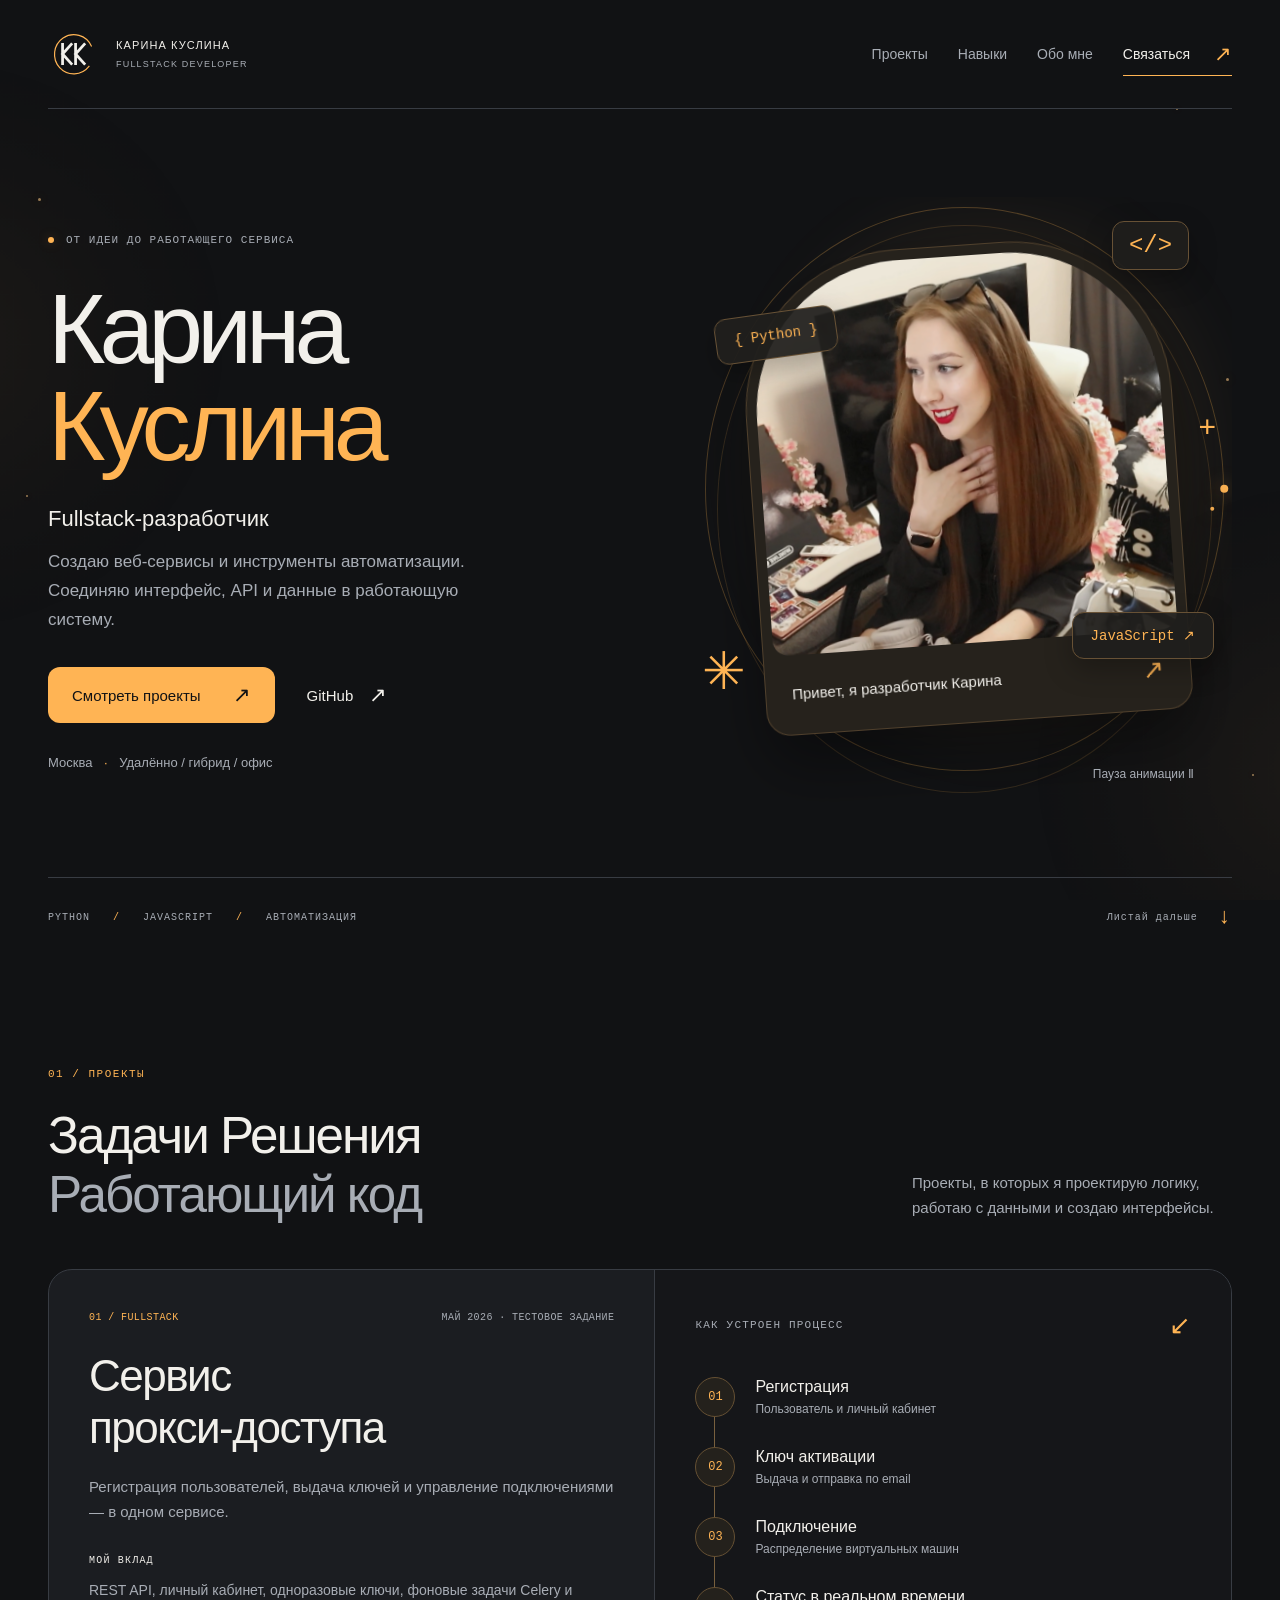
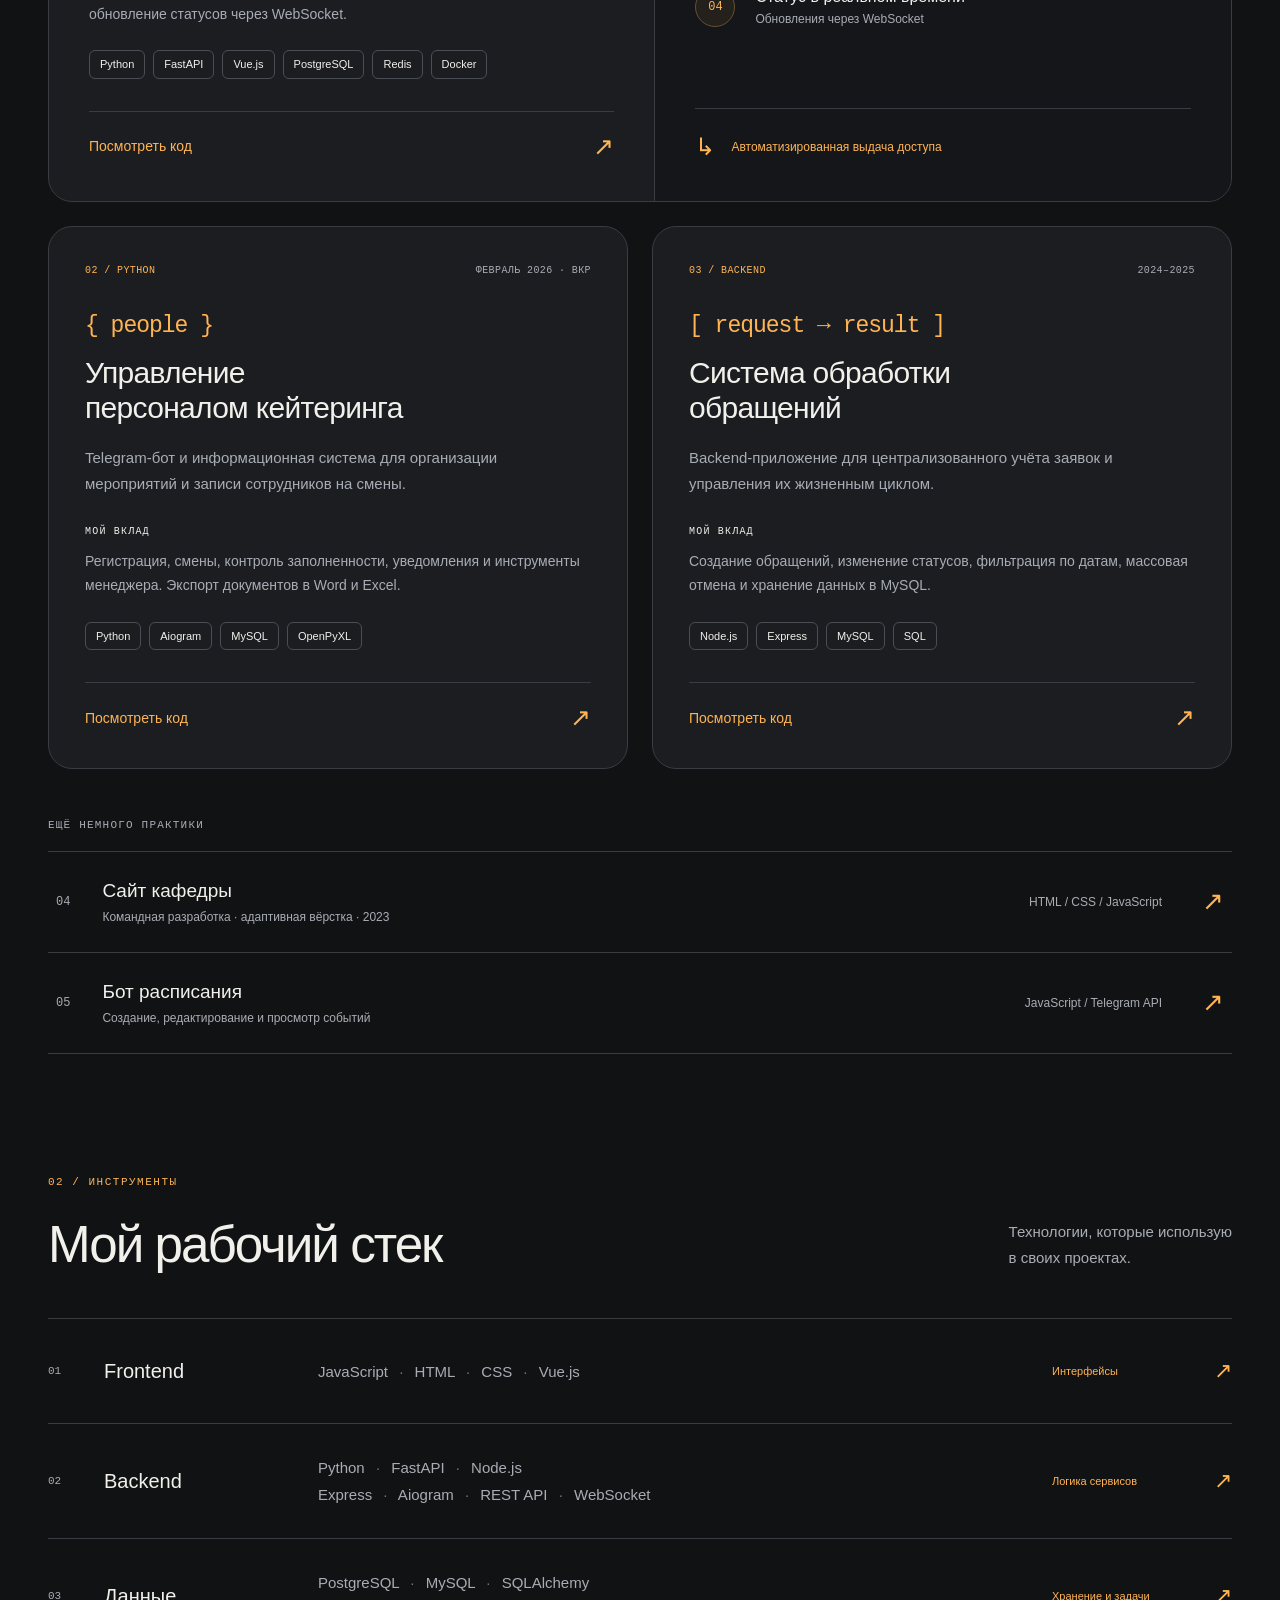
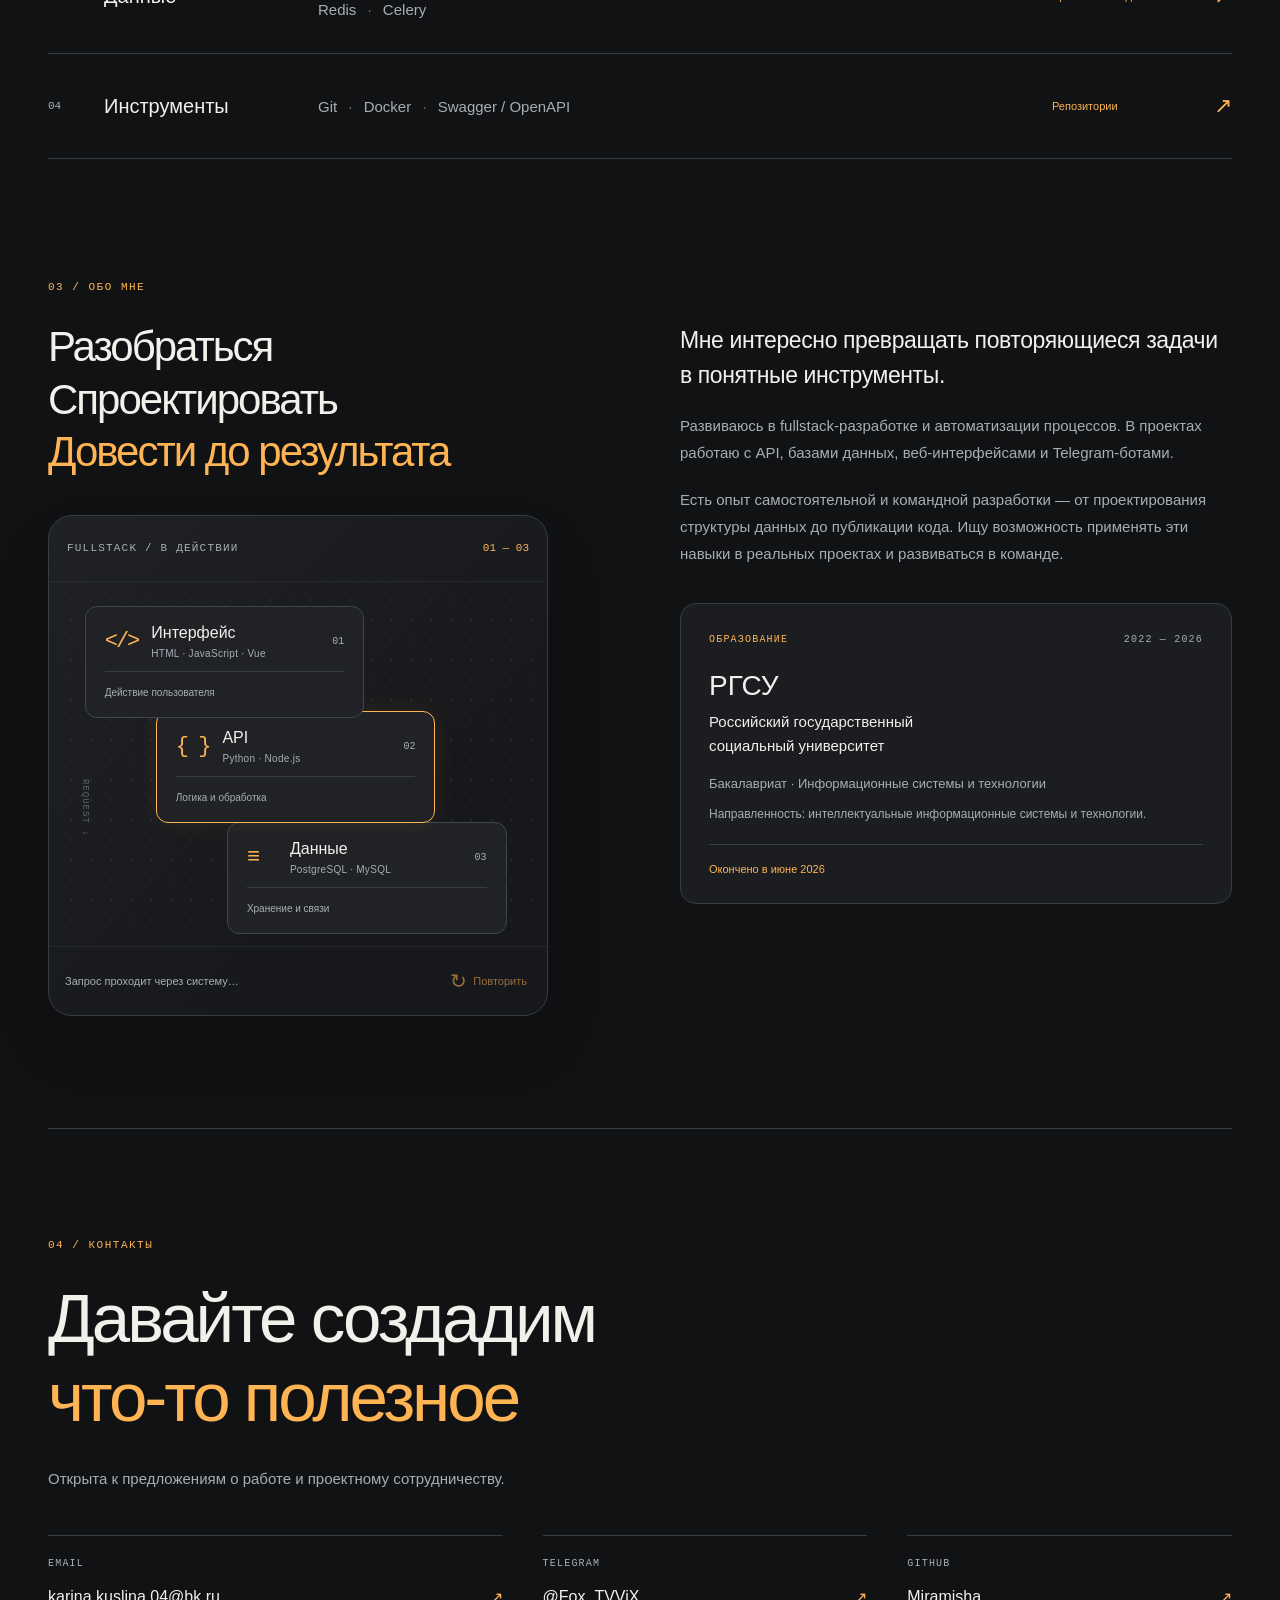
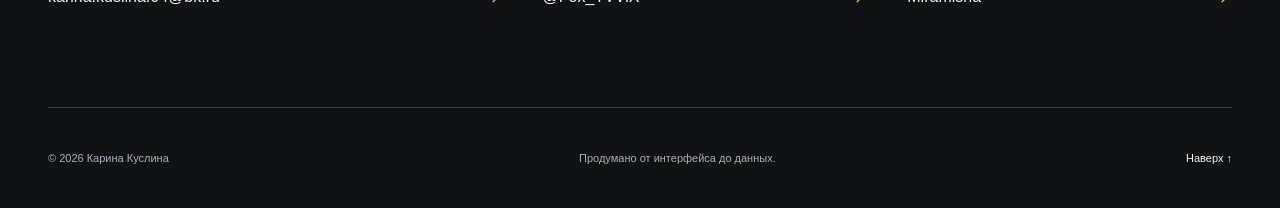
==== src/index.html @ 3c019e17 "Refactor portfolio source and fix motion and build lifecycle" ====
<!doctype html>
<html lang="ru">
<head>
  <meta charset="utf-8">
  <meta name="viewport" content="width=device-width, initial-scale=1">
  <meta name="theme-color" content="#111214">
  <meta name="description" content="Карина Куслина — fullstack-разработчик. Python, JavaScript, веб-сервисы и автоматизация процессов.">
  <title>Карина Куслина — Fullstack-разработчик</title>
  <link rel="icon" type="image/svg+xml" href="assets/logos/kk-03.svg">
  <meta property="og:type" content="website">
  <meta property="og:title" content="Карина Куслина — Fullstack-разработчик">
  <meta property="og:description" content="Python, JavaScript, веб-сервисы и автоматизация процессов. Проекты и контакты Карины Куслиной.">
  <link rel="stylesheet" href="styles.css">
  <script type="module" src="js/app.js"></script>
</head>
<body>
  <div class="ambient-background" aria-hidden="true">
    <span class="ambient-glow glow-a"></span><span class="ambient-glow glow-b"></span>
    <span class="ambient-dot dot-a"></span><span class="ambient-dot dot-b"></span>
    <span class="ambient-dot dot-c"></span><span class="ambient-dot dot-d"></span>
    <span class="ambient-dot dot-e"></span><span class="ambient-dot dot-f"></span>
    <canvas class="comet-canvas" data-comet-canvas aria-hidden="true"></canvas>
  </div>
  <a class="skip-link" href="#main">К содержанию</a>
  <div class="page-progress" aria-hidden="true"></div>
  <header class="site-header">
    <a class="wordmark" href="#" aria-label="Карина Куслина, в начало"><img class="monogram monogram-logo" src="assets/logos/kk-03.svg" width="52" height="48" alt=""><span class="wordmark-caption">КАРИНА КУСЛИНА<br><span>FULLSTACK DEVELOPER</span></span></a>
    <nav aria-label="Основная навигация">
      <a href="#projects">Проекты</a><a href="#skills">Навыки</a><a href="#about">Обо мне</a><a href="#contact" class="nav-contact">Связаться <span aria-hidden="true">↗</span></a>
    </nav>
  </header>
  <main id="main">
    <section class="hero" aria-labelledby="hero-title">
      <div class="hero-copy">
        <p class="eyebrow entrance"><span class="status-dot"></span> ОТ ИДЕИ ДО РАБОТАЮЩЕГО СЕРВИСА</p>
        <h1 id="hero-title" class="entrance">Карина<br><span>Куслина</span></h1>
        <div class="hero-description entrance"><p class="role">Fullstack-разработчик</p><p>Создаю веб-сервисы и инструменты автоматизации. Соединяю интерфейс, API и данные в работающую систему.</p></div>
        <div class="hero-actions entrance"><a class="button button-primary" href="#projects">Смотреть проекты <span aria-hidden="true">↗</span></a><a class="text-link" href="https://github.com/Miramisha" target="_blank" rel="noopener noreferrer">GitHub <span aria-hidden="true">↗</span></a></div>
        <p class="hero-location entrance">Москва <span>·</span> Удалённо / гибрид / офис</p>
      </div>
      <div class="portrait-scene entrance" data-portrait>
        <div class="portrait-aura" aria-hidden="true"></div>
        <div class="portrait-orbit orbit-one" aria-hidden="true"></div>
        <div class="portrait-orbit orbit-two" aria-hidden="true"></div>
        <figure class="portrait-frame"><div class="portrait-crop"><img src="assets/karina-portrait.png" alt="Карина Куслина" width="828" height="1792" fetchpriority="high"></div><figcaption><span>Привет, я разработчик Карина</span><span aria-hidden="true">↗</span></figcaption></figure>
        <span class="floating-token token-python" aria-hidden="true">{ Python }</span>
        <span class="floating-token token-js" aria-hidden="true">JavaScript ↗</span>
        <span class="floating-token token-code" aria-hidden="true">&lt;/&gt;</span>
        <span class="portrait-spark spark-one" aria-hidden="true">✳</span>
        <span class="portrait-spark spark-two" aria-hidden="true">+</span>
        <button class="motion-toggle" type="button" aria-pressed="false" data-motion-toggle>Пауза анимации <span aria-hidden="true">Ⅱ</span></button>
      </div>
    </section>
    <div class="hero-footnote"><span>PYTHON <span class="slash">/</span> JAVASCRIPT <span class="slash">/</span> АВТОМАТИЗАЦИЯ</span><a href="#projects">Листай дальше <span aria-hidden="true">↓</span></a></div>

    <section class="section projects" id="projects" aria-labelledby="projects-title">
      <div class="section-heading reveal"><div><p class="eyebrow section-number">01 / ПРОЕКТЫ</p><h2 id="projects-title">Задачи Решения<br><span class="muted">Работающий код</span></h2></div><p class="section-intro">Проекты, в которых я проектирую логику, работаю с данными и создаю интерфейсы.</p></div>
      <article class="project project-featured reveal">
        <div class="project-copy"><div class="project-meta"><span>01 / FULLSTACK</span><span>МАЙ 2026 · ТЕСТОВОЕ ЗАДАНИЕ</span></div><h3>Сервис<br>прокси-доступа</h3><p>Регистрация пользователей, выдача ключей и управление подключениями — в одном сервисе.</p><div class="contribution"><span class="micro-label">МОЙ ВКЛАД</span><p>REST API, личный кабинет, одноразовые ключи, фоновые задачи Celery и обновление статусов через WebSocket.</p></div><ul class="tags" aria-label="Технологии проекта"><li>Python</li><li>FastAPI</li><li>Vue.js</li><li>PostgreSQL</li><li>Redis</li><li>Docker</li></ul><a class="project-link" href="https://github.com/Miramisha/proxy-access-service" target="_blank" rel="noopener noreferrer">Посмотреть код <span aria-hidden="true">↗</span></a></div>
        <div class="project-flow" aria-label="Схема возможностей сервиса прокси-доступа"><div class="flow-label"><span class="micro-label">КАК УСТРОЕН ПРОЦЕСС</span><span aria-hidden="true">↙</span></div><ol class="flow-steps"><li><span class="step-count">01</span><div><strong>Регистрация</strong><span>Пользователь и личный кабинет</span></div></li><li><span class="step-count">02</span><div><strong>Ключ активации</strong><span>Выдача и отправка по email</span></div></li><li><span class="step-count">03</span><div><strong>Подключение</strong><span>Распределение виртуальных машин</span></div></li><li><span class="step-count">04</span><div><strong>Статус в реальном времени</strong><span>Обновления через WebSocket</span></div></li></ol><div class="flow-result"><span aria-hidden="true">↳</span> Автоматизированная выдача доступа</div></div>
      </article>
      <div class="project-grid">
        <article class="project reveal"><div class="project-meta"><span>02 / PYTHON</span><span>ФЕВРАЛЬ 2026 · ВКР</span></div><div class="project-mark" aria-hidden="true">{ people }</div><h3>Управление<br>персоналом кейтеринга</h3><p>Telegram-бот и информационная система для организации мероприятий и записи сотрудников на смены.</p><div class="contribution"><span class="micro-label">МОЙ ВКЛАД</span><p>Регистрация, смены, контроль заполненности, уведомления и инструменты менеджера. Экспорт документов в Word и Excel.</p></div><ul class="tags" aria-label="Технологии проекта"><li>Python</li><li>Aiogram</li><li>MySQL</li><li>OpenPyXL</li></ul><a class="project-link" href="https://github.com/Miramisha/telegram-bot-catering-management" target="_blank" rel="noopener noreferrer">Посмотреть код <span aria-hidden="true">↗</span></a></article>
        <article class="project reveal"><div class="project-meta"><span>03 / BACKEND</span><span>2024–2025</span></div><div class="project-mark" aria-hidden="true">[ request → result ]</div><h3>Система обработки<br>обращений</h3><p>Backend-приложение для централизованного учёта заявок и управления их жизненным циклом.</p><div class="contribution"><span class="micro-label">МОЙ ВКЛАД</span><p>Создание обращений, изменение статусов, фильтрация по датам, массовая отмена и хранение данных в MySQL.</p></div><ul class="tags" aria-label="Технологии проекта"><li>Node.js</li><li>Express</li><li>MySQL</li><li>SQL</li></ul><a class="project-link" href="https://github.com/Miramisha/appeals-system" target="_blank" rel="noopener noreferrer">Посмотреть код <span aria-hidden="true">↗</span></a></article>
      </div>
      <div class="more-projects reveal"><p class="micro-label">ЕЩЁ НЕМНОГО ПРАКТИКИ</p><a href="https://github.com/Miramisha/TProgramming_2023" target="_blank" rel="noopener noreferrer"><span class="more-number">04</span><span class="more-title">Сайт кафедры<small>Командная разработка · адаптивная вёрстка · 2023</small></span><span class="more-stack">HTML / CSS / JavaScript</span><span class="link-arrow" aria-hidden="true">↗</span></a><a href="https://github.com/Miramisha/telegram-schedule-bot" target="_blank" rel="noopener noreferrer"><span class="more-number">05</span><span class="more-title">Бот расписания<small>Создание, редактирование и просмотр событий</small></span><span class="more-stack">JavaScript / Telegram API</span><span class="link-arrow" aria-hidden="true">↗</span></a></div>
    </section>

    <section class="section skills" id="skills" aria-labelledby="skills-title"><div class="section-heading reveal"><div><p class="eyebrow section-number">02 / ИНСТРУМЕНТЫ</p><h2 id="skills-title">Мой рабочий стек</h2></div><p class="section-intro">Технологии, которые использую<br>в своих проектах.</p></div><div class="skill-table">
      <div class="skill-row reveal"><span class="skill-index">01</span><h3>Frontend</h3><p>JavaScript <span>·</span> HTML <span>·</span> CSS <span>·</span> Vue.js</p><a href="#projects" aria-label="Посмотреть проекты с frontend">Интерфейсы <span aria-hidden="true">↗</span></a></div>
      <div class="skill-row reveal"><span class="skill-index">02</span><h3>Backend</h3><p>Python <span>·</span> FastAPI <span>·</span> Node.js<br>Express <span>·</span> Aiogram <span>·</span> REST API <span>·</span> WebSocket</p><a href="#projects" aria-label="Посмотреть backend-проекты">Логика сервисов <span aria-hidden="true">↗</span></a></div>
      <div class="skill-row reveal"><span class="skill-index">03</span><h3>Данные</h3><p>PostgreSQL <span>·</span> MySQL <span>·</span> SQLAlchemy<br>Redis <span>·</span> Celery</p><a href="#projects" aria-label="Посмотреть проекты с базами данных">Хранение и задачи <span aria-hidden="true">↗</span></a></div>
      <div class="skill-row reveal"><span class="skill-index">04</span><h3>Инструменты</h3><p>Git <span>·</span> Docker <span>·</span> Swagger / OpenAPI</p><a href="https://github.com/Miramisha" target="_blank" rel="noopener noreferrer">Репозитории <span aria-hidden="true">↗</span></a></div>
    </div></section>

    <section class="section about" id="about" aria-labelledby="about-title"><div class="about-title reveal"><p class="eyebrow section-number">03 / ОБО МНЕ</p><h2 id="about-title">Разобраться<br>Спроектировать<br><span class="accent">Довести до результата</span></h2>      <div class="system-card entrance" aria-label="Анимированная схема: интерфейс передаёт запрос в API, API обращается к данным и возвращает ответ">
        <div class="system-heading"><span class="micro-label">FULLSTACK / В ДЕЙСТВИИ</span><span class="system-index">01 — 03</span></div>
        <div class="system-diagram" data-system>
          <svg class="connections" viewBox="0 0 480 348" preserveAspectRatio="none" aria-hidden="true"><path class="wire" d="M135 77 V123 Q135 138 150 138 H240 V173 M240 173 V229 Q240 244 255 244 H345 V285"/><path class="wire-active" d="M135 77 V123 Q135 138 150 138 H240 V173 M240 173 V229 Q240 244 255 244 H345 V285"/></svg>
          <div class="system-node node-interface" data-node="0"><div class="node-title"><span class="node-symbol" aria-hidden="true">&lt;/&gt;</span><span>Интерфейс<small>HTML · JavaScript · Vue</small></span><span class="node-number">01</span></div><div class="node-rule"></div><span class="node-caption">Действие пользователя</span></div>
          <div class="packet-label" aria-hidden="true">REQUEST ↓</div>
          <div class="system-node node-api" data-node="1"><div class="node-title"><span class="node-symbol" aria-hidden="true">{ }</span><span>API<small>Python · Node.js</small></span><span class="node-number">02</span></div><div class="node-rule"></div><span class="node-caption">Логика и обработка</span></div>
          <div class="system-node node-data" data-node="2"><div class="node-title"><span class="node-symbol" aria-hidden="true">≡</span><span>Данные<small>PostgreSQL · MySQL</small></span><span class="node-number">03</span></div><div class="node-rule"></div><span class="node-caption">Хранение и связи</span></div>
        </div>
        <div class="system-footer"><span class="system-message" role="status" aria-live="polite">Одна система. Три уровня.</span><button type="button" class="replay" data-replay aria-label="Повторить анимацию запроса"><span aria-hidden="true">↻</span> Повторить</button></div>
      </div></div><div class="about-copy reveal"><p class="about-lead">Мне интересно превращать повторяющиеся задачи в понятные инструменты.</p><p>Развиваюсь в fullstack-разработке и автоматизации процессов. В проектах работаю с API, базами данных, веб-интерфейсами и Telegram-ботами.</p><p>Есть опыт самостоятельной и командной разработки — от проектирования структуры данных до публикации кода. Ищу возможность применять эти навыки в реальных проектах и развиваться в команде.</p><div class="education"><p class="micro-label">ОБРАЗОВАНИЕ <span>2022 — 2026</span></p><h3>РГСУ</h3><p>Российский государственный<br>социальный университет</p><p class="education-program">Бакалавриат · Информационные системы и технологии</p><p class="education-detail">Направленность: интеллектуальные информационные системы и технологии.</p><span class="graduated">Окончено в июне 2026</span></div></div></section>

    <section class="section contact reveal" id="contact" aria-labelledby="contact-title"><p class="eyebrow section-number">04 / КОНТАКТЫ</p><div class="contact-heading"><h2 id="contact-title">Давайте создадим<br><span class="accent">что-то полезное</span></h2></div><p class="contact-description">Открыта к предложениям о работе и проектному сотрудничеству.</p><div class="contact-links"><a href="mailto:karina.kuslina.04@bk.ru"><span class="micro-label">EMAIL</span><span>karina.kuslina.04@bk.ru <span aria-hidden="true">↗</span></span></a><a href="https://t.me/Fox_TVViX" target="_blank" rel="noopener noreferrer"><span class="micro-label">TELEGRAM</span><span>@Fox_TVViX <span aria-hidden="true">↗</span></span></a><a href="https://github.com/Miramisha" target="_blank" rel="noopener noreferrer"><span class="micro-label">GITHUB</span><span>Miramisha <span aria-hidden="true">↗</span></span></a></div></section>
  </main>
  <footer class="site-footer"><span>© 2026 Карина Куслина</span><span>Продумано от интерфейса до данных.</span><a href="#">Наверх ↑</a></footer>
</body>
</html>
---- src/styles.css ----
:root {
  color-scheme:dark;
  --bg:#111214;
  --surface:#1b1d21;
  --text:#f2f0eb;
  --muted:#a8adb5;
  --accent:#ffb454;
  --hover:#ffc77d;
  --border:#383c43;
  --ease:cubic-bezier(.22,1,.36,1);
  font-family:Inter,"Helvetica Neue",Arial,sans-serif;
  color:var(--text);
  background:var(--bg);
  font-synthesis:none;
  scroll-behavior:smooth;
  scroll-padding-top:36px;
}
* {
  box-sizing:border-box;
}
body {
  margin:0;
}
a {
  color:inherit;
  text-decoration:none;
}
button {
  font:inherit;
}
button,a {
  -webkit-tap-highlight-color:transparent;
}
a:focus-visible,button:focus-visible {
  outline:2px solid var(--accent);
  outline-offset:6px;
  border-radius:4px;
}
::selection {
  color:var(--bg);
  background:var(--accent);
}
p,h1,h2,h3 {
  margin:0;
}
button {
  cursor:pointer;
}
button:disabled {
  cursor:wait;
}
a,button {
  touch-action:manipulation;
}
.skip-link {
  position:absolute;
  top:12px;
  left:16px;
  z-index:10;
  background:var(--accent);
  color:var(--bg);
  padding:16px;
  transform:translateY(-200%);
}
.skip-link:focus {
  transform:translateY(0);
}
.page-progress {
  position:fixed;
  top:0;
  left:0;
  height:2px;
  width:100%;
  transform:scaleX(0);
  transform-origin:left;
  background:var(--accent);
  z-index:20;
  pointer-events:none;
}
.site-header,main,.site-footer {
  width:min(1200px,calc(100% - 96px));
  margin-inline:auto;
}
.site-header {
  display:flex;
  align-items:center;
  justify-content:space-between;
  padding:30px 0;
  border-bottom:1px solid var(--border);
  gap:32px;
}
.wordmark {
  display:flex;
  gap:16px;
  align-items:center;
  flex-shrink:0;
}
.monogram {
  font-size:38px;
  letter-spacing:-4px;
  font-weight:500;
  line-height:1;
}
.monogram span {
  color:var(--accent);
}
.wordmark-caption {
  font-size:11px;
  line-height:1.65;
  letter-spacing:1.1px;
}
.wordmark-caption>span {
  color:var(--muted);
  font-size:9px;
  letter-spacing:1.2px;
}
.site-header nav {
  display:flex;
  gap:30px;
  align-items:center;
  font-size:14px;
}
.site-header nav a {
  display:inline-flex;
  gap:24px;
  align-items:center;
  min-height:44px;
  color:var(--muted);
  transition:color .2s;
}
.site-header nav a:hover {
  color:var(--text);
}
.site-header nav .nav-contact {
  color:var(--text);
  border-bottom:1px solid var(--accent);
}
.nav-contact span {
  color:var(--accent);
  font-size:21px;
}
.hero {
  display:grid;
  grid-template-columns:1.1fr 1fr;
  gap:60px;
  align-items:center;
  padding:88px 0 72px;
}
.eyebrow,.micro-label,.project-meta,.system-index,.packet-label,.node-number,.hero-footnote,.skill-index,.more-number {
  font-family:"SFMono-Regular",Consolas,"Liberation Mono",monospace;
}
.eyebrow {
  font-size:12px;
  letter-spacing:1.5px;
  line-height:1.6;
}
.hero .eyebrow {
  display:flex;
  align-items:center;
  gap:12px;
  color:var(--muted);
  font-size:11px;
  letter-spacing:1px;
}
.status-dot {
  display:inline-block;
  width:6px;
  height:6px;
  background:var(--accent);
  border-radius:50%;
  box-shadow:0 0 12px #ffb45445;
}
.hero h1 {
  font-weight:500;
  font-size:clamp(70px,7.7vw,108px);
  letter-spacing:-6px;
  line-height:.98;
  margin:32px 0;
}
.hero h1>span {
  color:var(--accent);
}
.hero-description .role {
  font-size:22px;
  color:var(--text);
  margin-bottom:16px;
}
.hero-description>p:last-child {
  font-size:17px;
  line-height:1.7;
  color:var(--muted);
  max-width:465px;
}
.hero-actions {
  display:flex;
  align-items:center;
  gap:32px;
  margin-top:32px;
}
.button {
  display:inline-flex;
  align-items:center;
  justify-content:space-between;
  min-height:54px;
  padding:16px 24px;
  gap:32px;
  border-radius:12px;
  font-size:15px;
  font-weight:500;
  transition:transform .2s var(--ease),background .2s;
}
.button-primary {
  color:var(--bg);
  background:var(--accent);
}
.button-primary:hover {
  background:var(--hover);
  transform:translateY(-3px);
}
.button>span,.text-link>span {
  font-size:21px;
  transition:transform .2s;
}
.button:hover>span,.text-link:hover>span {
  transform:translate(2px,-2px);
}
.text-link {
  font-size:15px;
  display:inline-flex;
  gap:16px;
  align-items:center;
  min-height:44px;
}
.hero-location {
  font-size:13px;
  color:var(--muted);
  margin-top:32px;
}
.hero-location span {
  padding:0 8px;
  color:var(--accent);
}
.system-card {
  min-width:0;
  position:relative;
  background:linear-gradient(135deg,#202125,#17181b 70%);
  border:1px solid var(--border);
  border-radius:24px;
  overflow:hidden;
  margin-top:28px;
  box-shadow:0 30px 60px #0002;
}
.system-heading {
  display:flex;
  justify-content:space-between;
  align-items:center;
  padding:24px 26px;
  border-bottom:1px solid #383c4366;
  gap:16px;
}
.micro-label {
  font-size:11px;
  letter-spacing:1.2px;
  line-height:1.6;
}
.system-heading .micro-label {
  color:var(--muted);
}
.system-index {
  font-size:11px;
  color:var(--accent);
  white-space:nowrap;
}
.system-diagram {
  height:348px;
  position:relative;
  background-image:radial-gradient(#66666630 .8px,transparent .8px);
  background-size:20px 20px;
  margin:8px 12px;
}
.connections {
  position:absolute;
  inset:0;
  width:100%;
  height:100%;
  overflow:visible;
}
.wire,.wire-active {
  fill:none;
  stroke-width:1.5;
  stroke:var(--border);
}
.wire-active {
  stroke:var(--accent);
  stroke-dasharray:30 420;
  stroke-dashoffset:450;
  opacity:0;
}
.system-node {
  position:absolute;
  width:59%;
  padding:17px 19px;
  background:#202226;
  border:1px solid #41454d;
  border-radius:12px;
  transition:border-color .3s,box-shadow .3s,transform .4s var(--ease);
}
.node-interface {
  top:16px;
  left:5%;
  z-index:3;
}
.node-api {
  top:124px;
  left:20%;
  z-index:2;
}
.node-data {
  top:232px;
  left:35%;
  z-index:1;
}
.node-title {
  display:flex;
  align-items:center;
  gap:13px;
  font-size:16px;
}
.node-title small {
  display:block;
  color:var(--muted);
  font-size:10px;
  margin-top:6px;
  letter-spacing:.3px;
}
.node-symbol {
  color:var(--accent);
  font-family:monospace;
  font-size:22px;
  letter-spacing:-2px;
  min-width:30px;
}
.node-number {
  margin-left:auto;
  font-size:10px;
  color:var(--muted);
}
.node-rule {
  height:1px;
  background:#383c43;
  margin:12px 0 10px;
}
.node-caption {
  font-size:10px;
  color:var(--muted);
}
.packet-label {
  position:absolute;
  top:189px;
  left:4%;
  font-size:9px;
  letter-spacing:1px;
  color:#a8adb580;
  writing-mode:vertical-rl;
}
.system-node.is-active {
  border-color:var(--accent);
  box-shadow:0 0 24px #ffb45416;
  transform:translateY(-3px);
}
.system-card.is-running .wire-active {
  animation:request-flow 1.8s linear both;
}
.system-footer {
  display:flex;
  justify-content:space-between;
  align-items:center;
  gap:12px;
  min-height:62px;
  padding:16px 24px;
  border-top:1px solid #383c4366;
}
.system-message {
  font-size:11px;
  color:var(--muted);
}
.replay {
  background:transparent;
  border:0;
  color:var(--accent);
  font-size:11px;
  display:flex;
  align-items:center;
  gap:6px;
  min-height:36px;
  padding:4px;
  white-space:nowrap;
}
.replay>span {
  font-size:20px;
}
.replay:disabled {
  opacity:.55;
}
.hero-footnote {
  display:flex;
  justify-content:space-between;
  align-items:center;
  border-top:1px solid var(--border);
  padding:24px 0;
  color:var(--muted);
  font-size:10px;
  letter-spacing:1px;
}
.hero-footnote .slash {
  color:var(--accent);
  padding:0 16px;
}
.hero-footnote a {
  display:flex;
  gap:20px;
  align-items:center;
  min-height:32px;
}
.hero-footnote a>span {
  color:var(--accent);
  font-size:22px;
}
.section {
  padding-top:108px;
  padding-bottom:12px;
  scroll-margin-top:24px;
}
.section-heading {
  display:flex;
  align-items:flex-end;
  justify-content:space-between;
  gap:48px;
  margin-bottom:44px;
}
.section-number {
  color:var(--accent);
  font-size:11px;
  margin-bottom:24px;
}
h2 {
  font-weight:500;
  font-size:clamp(34px,4vw,52px);
  letter-spacing:-2px;
  line-height:1.15;
}
.muted {
  color:var(--muted);
}
.accent {
  color:var(--accent);
}
.section-intro {
  max-width:320px;
  color:var(--muted);
  font-size:15px;
  line-height:1.7;
  padding-bottom:4px;
}
.project {
  background:var(--surface);
  border:1px solid var(--border);
  border-radius:24px;
  padding:36px;
  display:flex;
  flex-direction:column;
  transition:transform .25s var(--ease),border-color .25s;
  min-width:0;
}
.project:hover,.project:focus-within {
  border-color:#a67a45;
  transform:translateY(-4px);
}
.project-featured {
  display:grid;
  grid-template-columns:1.05fr 1fr;
  padding:0;
  overflow:hidden;
}
.project-copy {
  padding:40px;
}
.project-meta {
  display:flex;
  justify-content:space-between;
  gap:14px;
  flex-wrap:wrap;
  font-size:10px;
  color:var(--muted);
  letter-spacing:.4px;
  line-height:1.6;
}
.project-meta>span:first-child {
  color:var(--accent);
}
.project h3 {
  font-size:30px;
  font-weight:500;
  line-height:1.18;
  letter-spacing:-.7px;
  margin-top:24px;
  margin-bottom:20px;
}
.project-featured h3 {
  font-size:44px;
  letter-spacing:-1.5px;
}
.project p {
  font-size:15px;
  color:var(--muted);
  line-height:1.7;
}
.contribution {
  margin-top:24px;
}
.contribution .micro-label {
  color:var(--text);
  font-size:10px;
}
.contribution p {
  margin-top:10px;
  font-size:14px;
}
.tags {
  list-style:none;
  padding:0;
  display:flex;
  flex-wrap:wrap;
  gap:8px;
  margin:24px 0 32px;
}
.tags li {
  border:1px solid #4a4d54;
  border-radius:6px;
  padding:6px 10px;
  font-size:11px;
  color:var(--text);
  line-height:1.3;
}
.project-link {
  margin-top:auto;
  display:flex;
  justify-content:space-between;
  align-items:center;
  font-size:14px;
  color:var(--accent);
  padding-top:20px;
  border-top:1px solid var(--border);
  min-height:44px;
}
.project-link>span {
  font-size:25px;
  transition:transform .2s;
}
.project-link:hover>span {
  transform:translate(3px,-3px);
}
.project-flow {
  background:#151619;
  padding:40px;
  display:flex;
  flex-direction:column;
  border-left:1px solid var(--border);
}
.flow-label {
  display:flex;
  justify-content:space-between;
  align-items:center;
  color:var(--muted);
}
.flow-label>span:last-child {
  font-size:26px;
  color:var(--accent);
}
.flow-steps {
  padding:0;
  list-style:none;
  position:relative;
  margin:36px 0 28px;
}
.flow-steps:before {
  content:"";
  position:absolute;
  left:19px;
  top:25px;
  bottom:25px;
  border-left:1px solid #78603e;
}
.flow-steps li {
  position:relative;
  display:flex;
  gap:20px;
  align-items:center;
  padding:0 0 30px;
}
.flow-steps li:last-child {
  padding-bottom:0;
}
.step-count {
  font-family:monospace;
  display:flex;
  align-items:center;
  justify-content:center;
  background:#24211c;
  color:var(--accent);
  width:40px;
  height:40px;
  border:1px solid #655033;
  border-radius:50%;
  flex-shrink:0;
  font-size:12px;
}
.flow-steps strong {
  font-size:16px;
  font-weight:500;
}
.flow-steps div>span {
  display:block;
  color:var(--muted);
  font-size:12px;
  margin-top:6px;
}
.flow-result {
  border-top:1px solid var(--border);
  padding-top:24px;
  font-size:12px;
  color:var(--accent);
  margin-top:auto;
  display:flex;
  gap:16px;
  align-items:center;
}
.flow-result>span {
  font-size:24px;
}
.project-grid {
  display:grid;
  grid-template-columns:1fr 1fr;
  gap:24px;
  margin-top:24px;
}
.project-mark {
  font-family:monospace;
  color:var(--accent);
  font-size:23px;
  letter-spacing:-1px;
  margin:34px 0 4px;
}
.project-grid .project h3 {
  margin-top:12px;
}
.more-projects {
  margin-top:48px;
}
.more-projects>.micro-label {
  color:var(--muted);
  margin-bottom:16px;
}
.more-projects>a {
  display:flex;
  align-items:center;
  gap:32px;
  padding:28px 8px;
  border-top:1px solid var(--border);
  transition:background .2s;
}
.more-projects>a:last-child {
  border-bottom:1px solid var(--border);
}
.more-projects>a:hover {
  background:var(--surface);
}
.more-number {
  font-size:12px;
  color:var(--muted);
}
.more-title {
  font-size:19px;
}
.more-title small {
  display:block;
  font-size:12px;
  color:var(--muted);
  margin-top:8px;
}
.more-stack {
  font-size:12px;
  color:var(--muted);
  margin-left:auto;
}
.link-arrow {
  color:var(--accent);
  font-size:26px;
  margin-left:8px;
}
.skill-row {
  display:grid;
  grid-template-columns:32px 190px 1fr 180px;
  gap:24px;
  align-items:center;
  border-top:1px solid var(--border);
  padding:30px 0;
}
.skill-row:last-child {
  border-bottom:1px solid var(--border);
}
.skill-index {
  font-size:11px;
  color:var(--muted);
}
.skill-row h3 {
  font-size:20px;
  font-weight:500;
}
.skill-row p {
  font-size:15px;
  line-height:1.8;
  color:var(--muted);
}
.skill-row p>span {
  padding:0 7px;
  color:#79726a;
}
.skill-row a {
  color:var(--accent);
  font-size:11px;
  min-height:44px;
  display:flex;
  align-items:center;
  justify-content:space-between;
  gap:16px;
}
.skill-row a>span {
  font-size:22px;
}
.about {
  display:grid;
  grid-template-columns:1fr 1fr;
  gap:80px;
  padding-bottom:112px;
  border-bottom:1px solid var(--border);
}
.about h2 {
  font-size:42px;
  line-height:1.25;
}
.about-copy {
  padding-top:44px;
}
.about-copy>p {
  font-size:15px;
  line-height:1.8;
  color:var(--muted);
  margin-bottom:20px;
}
.about-copy>.about-lead {
  font-size:23px;
  color:var(--text);
  line-height:1.5;
  letter-spacing:-.4px;
}
.education {
  margin-top:36px;
  padding:28px;
  border:1px solid var(--border);
  border-radius:16px;
  background:var(--surface);
}
.education .micro-label {
  color:var(--accent);
  display:flex;
  justify-content:space-between;
  gap:12px;
  font-size:10px;
}
.education .micro-label>span {
  color:var(--muted);
}
.education h3 {
  font-size:28px;
  font-weight:500;
  margin:22px 0 8px;
}
.education p {
  font-size:15px;
  line-height:1.6;
}
.education .education-program {
  color:var(--muted);
  font-size:13px;
  margin-top:16px;
}
.education .education-detail {
  color:var(--muted);
  font-size:12px;
  margin-top:10px;
}
.graduated {
  display:block;
  border-top:1px solid var(--border);
  padding-top:18px;
  margin-top:20px;
  font-size:11px;
  color:var(--accent);
}
.contact {
  padding-bottom:100px;
}
.contact-heading {
  display:flex;
  justify-content:space-between;
  align-items:center;
  gap:32px;
}
.contact h2 {
  font-size:clamp(40px,5.4vw,72px);
  letter-spacing:-3px;
}
.contact-description {
  color:var(--muted);
  font-size:15px;
  line-height:1.7;
  margin:28px 0 44px;
}
.contact-links {
  display:grid;
  grid-template-columns:1.4fr 1fr 1fr;
  gap:40px;
}
.contact-links>a {
  display:flex;
  flex-direction:column;
  gap:16px;
  border-top:1px solid var(--border);
  padding-top:20px;
  min-width:0;
}
.contact-links>a>.micro-label {
  color:var(--muted);
  font-size:10px;
}
.contact-links>a>span:last-child {
  font-size:16px;
  display:flex;
  justify-content:space-between;
  gap:12px;
  overflow-wrap:anywhere;
}
.contact-links>a>span:last-child>span {
  color:var(--accent);
}
.contact-links>a:hover {
  border-color:var(--accent);
}
.site-footer {
  border-top:1px solid var(--border);
  padding:28px 0;
  display:flex;
  justify-content:space-between;
  gap:20px;
  align-items:center;
  font-size:11px;
  color:var(--muted);
}
.site-footer a {
  min-height:44px;
  display:flex;
  align-items:center;
  color:var(--text);
}
@keyframes request-flow {
  0% {
    opacity:0;
    stroke-dashoffset:450;
  }
  15% {
    opacity:1;
  }
  85% {
    opacity:1;
  }
  100% {
    opacity:0;
    stroke-dashoffset:-60;
  }
}
@media(min-width:801px) {
  .hero-copy .entrance:nth-child(2) {
    animation-delay:80ms;
  }
  .hero-copy .entrance:nth-child(3) {
    animation-delay:140ms;
  }
  .hero-copy .entrance:nth-child(4) {
    animation-delay:210ms;
  }
}
@media(max-width:1100px) {
  .site-header,main,.site-footer {
    width:calc(100% - 64px);
  }
  .hero {
    gap:32px;
  }
  .hero h1 {
    font-size:88px;
  }
  .hero .eyebrow {
    font-size:9px;
  }
  .wordmark-caption {
    display:none;
  }
  .site-header nav {
    gap:24px;
  }
  .system-heading {
    padding-inline:18px;
  }
  .system-heading .micro-label {
    font-size:9px;
  }
  .system-node {
    width:65%;
    padding:14px;
  }
  .node-interface {
    left:1%;
  }
  .node-api {
    left:16%;
  }
  .node-data {
    left:31%;
  }
  .node-title {
    gap:10px;
    font-size:14px;
  }
  .node-symbol {
    min-width:25px;
  }
  .system-footer {
    padding-inline:14px;
  }
  .system-message {
    font-size:10px;
  }
  .skill-row {
    grid-template-columns:24px 150px 1fr 140px;
    gap:16px;
  }
  .project-copy,.project-flow {
    padding:32px;
  }
  .about {
    gap:48px;
  }
  .about h2 {
    font-size:36px;
  }
  .contact-links {
    gap:24px;
  }
  .contact-links>a>span:last-child {
    font-size:14px;
  }
}
@media(max-width:800px) {
  .hero {
    grid-template-columns:1fr;
    padding-top:56px;
    gap:24px;
  }
  .hero h1 {
    font-size:100px;
  }
  .hero .eyebrow {
    font-size:10px;
  }
  .hero-copy {
    max-width:600px;
  }
  .system-card {
    max-width:560px;
    width:100%;
    justify-self:center;
    margin-top:24px;
  }
  .system-node {
    width:59%;
  }
  .node-interface {
    left:5%;
  }
  .node-api {
    left:20%;
  }
  .node-data {
    left:35%;
  }
  .node-title {
    font-size:16px;
  }
  .system-heading .micro-label {
    font-size:11px;
  }
  .system-message {
    font-size:11px;
  }
  .section {
    padding-top:80px;
  }
  .section-heading {
    align-items:flex-start;
    gap:24px;
  }
  .section-intro {
    max-width:240px;
    font-size:14px;
  }
  .project-featured {
    grid-template-columns:1fr;
  }
  .project-flow {
    border-left:0;
    border-top:1px solid var(--border);
  }
  .flow-steps {
    display:grid;
    grid-template-columns:1fr 1fr;
    gap:24px;
  }
  .flow-steps:before {
    display:none;
  }
  .flow-steps li {
    padding:0;
    gap:12px;
  }
  .flow-steps strong {
    font-size:14px;
  }
  .flow-steps div>span {
    font-size:11px;
  }
  .project {
    padding:28px;
  }
  .project-featured {
    padding:0;
  }
  .project h3 {
    font-size:26px;
  }
  .project-featured h3 {
    font-size:40px;
  }
  .project-meta {
    font-size:9px;
  }
  .project p {
    font-size:14px;
  }
  .project-mark {
    font-size:19px;
  }
  .skill-row {
    grid-template-columns:24px 140px 1fr;
  }
  .skill-row a {
    grid-column:3;
    min-height:32px;
    justify-content:flex-start;
  }
  .about {
    grid-template-columns:1fr;
    gap:28px;
  }
  .about-copy {
    padding:0;
    max-width:600px;
  }
  .about h2 {
    font-size:42px;
  }
  .contact-links {
    grid-template-columns:1fr;
    gap:26px;
  }
  .contact-links>a {
    gap:10px;
  }
  .contact-links>a>span:last-child {
    font-size:18px;
  }
  .site-footer>span:nth-child(2) {
    display:none;
  }
}
@media(max-width:520px) {
  .site-header,main,.site-footer {
    width:calc(100% - 40px);
  }
  .site-header {
    padding:16px 0;
    gap:16px;
    align-items:flex-start;
  }
  .monogram {
    font-size:32px;
    margin-top:4px;
  }
  .site-header nav {
    gap:4px 20px;
    flex-wrap:wrap;
    justify-content:flex-end;
    max-width:260px;
    font-size:12px;
  }
  .site-header nav a {
    min-height:34px;
    gap:6px;
  }
  .site-header nav .nav-contact {
    border:0;
    color:var(--accent);
  }
  .nav-contact span {
    font-size:16px;
  }
  .hero {
    padding:48px 0 40px;
    gap:8px;
  }
  .hero .eyebrow {
    font-size:8px;
    letter-spacing:.65px;
    gap:8px;
  }
  .hero h1 {
    font-size:clamp(64px,20vw,96px);
    letter-spacing:-4px;
    line-height:1.02;
    margin:24px 0;
  }
  .hero-description .role {
    font-size:21px;
    margin-bottom:16px;
  }
  .hero-description>p:last-child {
    font-size:15px;
    line-height:1.7;
  }
  .hero-actions {
    gap:24px;
    margin-top:24px;
  }
  .button {
    font-size:13px;
    gap:24px;
    padding:15px 18px;
    min-height:52px;
  }
  .text-link {
    font-size:13px;
    gap:8px;
  }
  .hero-location {
    font-size:11px;
    margin-top:24px;
  }
  .system-card {
    border-radius:18px;
    margin-top:32px;
  }
  .system-heading {
    padding:16px;
  }
  .system-heading .micro-label {
    font-size:9px;
    letter-spacing:.8px;
  }
  .system-index {
    font-size:9px;
  }
  .system-diagram {
    margin:4px 8px;
    height:328px;
  }
  .system-node {
    width:74%;
    padding:12px 14px;
  }
  .node-interface {
    left:1%;
    top:14px;
  }
  .node-api {
    left:12%;
    top:120px;
  }
  .node-data {
    left:23%;
    top:226px;
  }
  .node-title {
    font-size:14px;
  }
  .node-title small {
    font-size:9px;
  }
  .node-caption {
    font-size:9px;
  }
  .node-rule {
    margin:9px 0 7px;
  }
  .node-number {
    font-size:9px;
  }
  .packet-label {
    display:none;
  }
  .system-footer {
    padding:12px;
    min-height:58px;
    gap:8px;
  }
  .system-message {
    font-size:9px;
  }
  .replay {
    font-size:10px;
  }
  .hero-footnote {
    font-size:8px;
    letter-spacing:.4px;
    padding:16px 0;
  }
  .hero-footnote .slash {
    padding:0 5px;
  }
  .hero-footnote a {
    gap:8px;
    font-size:0;
  }
  .hero-footnote a>span {
    font-size:21px;
  }
  .section {
    padding-top:64px;
  }
  .section-number {
    font-size:10px;
    margin-bottom:20px;
  }
  .section-heading {
    display:block;
    margin-bottom:28px;
  }
  h2 {
    font-size:36px;
    letter-spacing:-1.3px;
  }
  .section-intro {
    max-width:100%;
    font-size:14px;
    margin-top:20px;
  }
  .project {
    padding:24px;
    border-radius:18px;
  }
  .project-featured {
    padding:0;
  }
  .project-copy,.project-flow {
    padding:24px;
  }
  .project-featured h3 {
    font-size:36px;
    letter-spacing:-1px;
  }
  .project-grid {
    grid-template-columns:1fr;
    gap:16px;
    margin-top:16px;
  }
  .project h3 {
    font-size:29px;
  }
  .project-meta {
    font-size:9px;
    gap:8px;
  }
  .project p {
    font-size:14px;
  }
  .contribution p {
    font-size:13px;
  }
  .tags {
    gap:6px;
    margin:20px 0 24px;
  }
  .tags li {
    font-size:10px;
    padding:6px 8px;
  }
  .flow-steps {
    display:flex;
    flex-direction:column;
    gap:22px;
    margin:26px 0;
  }
  .flow-steps:before {
    display:block;
  }
  .flow-steps li {
    gap:16px;
  }
  .flow-steps strong {
    font-size:14px;
  }
  .flow-steps div>span {
    font-size:11px;
  }
  .flow-label .micro-label {
    font-size:9px;
  }
  .flow-result {
    font-size:11px;
    gap:10px;
    padding-top:18px;
  }
  .project-mark {
    font-size:23px;
    margin-top:28px;
  }
  .more-projects {
    margin-top:36px;
  }
  .more-projects>.micro-label {
    font-size:9px;
  }
  .more-projects>a {
    gap:16px;
    padding:22px 0;
  }
  .more-title {
    font-size:17px;
  }
  .more-title small {
    font-size:11px;
    line-height:1.5;
  }
  .more-stack {
    display:none;
  }
  .link-arrow {
    margin-left:auto;
    font-size:22px;
  }
  .more-number {
    font-size:10px;
  }
  .skill-row {
    grid-template-columns:20px 1fr;
    gap:10px 16px;
    padding:24px 0;
  }
  .skill-row h3 {
    font-size:20px;
  }
  .skill-row p {
    grid-column:2;
    font-size:14px;
  }
  .skill-row p>span {
    padding:0 3px;
  }
  .skill-row a {
    grid-column:2;
    font-size:11px;
  }
  .about {
    gap:28px;
    padding-bottom:64px;
  }
  .about h2 {
    font-size:32px;
    letter-spacing:-1px;
  }
  .about-copy>.about-lead {
    font-size:21px;
  }
  .about-copy>p {
    font-size:14px;
  }
  .education {
    padding:22px;
  }
  .education p {
    font-size:14px;
  }
  .education .micro-label {
    font-size:9px;
  }
  .contact {
    padding-bottom:64px;
  }
  .contact h2 {
    font-size:36px;
    letter-spacing:-1.6px;
  }
  .contact-description {
    font-size:14px;
    margin:24px 0 32px;
  }
  .contact-links>a>span:last-child {
    font-size:16px;
  }
  .site-footer {
    font-size:10px;
    padding:18px 0;
  }
}
@media(prefers-reduced-motion:reduce) {
  :root {
    scroll-behavior:auto;
  }
  *,*:before,*:after {
    animation:none!important;
    transition:none!important;
  }
  .project:hover,.project:focus-within,.button-primary:hover,.system-node.is-active {
    transform:none;
  }
  .page-progress {
    display:none;
  }
}
/* Comfortable touch targets and room for wrapped diagram labels. */
@media(max-width:520px) {
  .site-header nav a {
    min-height:44px;
  }
  .system-diagram {
    height:392px;
  }
  .system-node {
    min-height:112px;
  }
  .node-interface {
    top:14px;
  }
  .node-api {
    top:142px;
  }
  .node-data {
    top:270px;
  }
  .hero-description>p:last-child,.project p,.about-copy>p {
    font-size:16px;
  }
  .contribution p {
    font-size:14px;
  }
  .replay {
    min-height:44px;
  }
  .hero-actions {
    gap:18px;
  }
  .button {
    gap:16px;
  }
}
/* Portrait-led hero: crop the supplied screenshot in the layout, preserving the photo. */
.hero {
  position:relative;
  isolation:isolate;
}
.hero-copy {
  position:relative;
  z-index:2;
}
.portrait-scene {
  position:relative;
  min-width:0;
  padding:42px 34px 74px;
  perspective:1000px;
  isolation:isolate;
}
.portrait-aura {
  position:absolute;
  inset:0;
  z-index:-2;
  background:radial-gradient(ellipse at 55% 45%,#ffb45432,transparent 64%);
  filter:blur(22px);
  animation:aura-breathe 8s ease-in-out infinite alternate;
  pointer-events:none;
}
.portrait-frame {
  margin:0;
  position:relative;
  transform:rotate(-4deg) rotateX(var(--portrait-rx,0deg)) rotateY(var(--portrait-ry,0deg));
  border:1px solid #ae85524d;
  border-radius:160px 160px 24px 24px;
  padding:10px;
  background:#26221c;
  box-shadow:0 32px 65px #0006;
  transition:transform .5s var(--ease);
  overflow:hidden;
}
.portrait-crop {
  position:relative;
  aspect-ratio:828/790;
  overflow:hidden;
  border-radius:150px 150px 16px 16px;
  background:#202226;
}
.portrait-crop img {
  position:absolute;
  width:100%;
  height:auto;
  max-width:none;
  top:50%;
  left:0;
  transform:translateY(-50%);
  display:block;
}
.portrait-frame figcaption {
  display:flex;
  align-items:center;
  justify-content:space-between;
  padding:20px 16px 10px;
  color:var(--text);
  font-size:15px;
}
.portrait-frame figcaption>span:last-child {
  color:var(--accent);
  font-size:26px;
}
.portrait-orbit {
  position:absolute;
  border:1px solid #ffb45430;
  border-radius:50%;
  z-index:-1;
  pointer-events:none;
}
.portrait-orbit:before {
  content:"";
  position:absolute;
  top:14%;
  left:14%;
  width:8px;
  height:8px;
  border-radius:50%;
  background:var(--accent);
  box-shadow:0 0 18px #ffb45488;
}
.orbit-two:before {
  height:4px;
  width:4px;
}
.floating-token {
  position:absolute;
  z-index:3;
  border:1px solid #675135;
  background:#201f1ded;
  box-shadow:0 10px 28px #0004;
  border-radius:12px;
  padding:14px 18px;
  font:14px "SFMono-Regular",Consolas,monospace;
  color:var(--accent);
  animation:token-float 6s ease-in-out infinite;
  pointer-events:none;
}
.token-python {
  top:19%;
  left:18px;
  transform:rotate(-8deg);
}
.token-js {
  right:18px;
  bottom:24%;
  animation-delay:-2s;
}
.token-code {
  top:4%;
  right:8%;
  font-size:24px;
  animation-delay:-4s;
  padding:10px 16px;
}
.portrait-spark {
  position:absolute;
  color:var(--accent);
  pointer-events:none;
  animation:spark-turn 18s linear infinite;
}
.spark-one {
  left:1%;
  bottom:17%;
  font-size:52px;
}
.spark-two {
  right:3%;
  top:35%;
  font-size:30px;
  animation-direction:reverse;
}
.motion-toggle {
  display:flex;
  align-items:center;
  gap:12px;
  margin:0;
  position:absolute;
  bottom:9px;
  right:26px;
  min-height:44px;
  padding:8px 12px;
  font-size:12px;
  color:var(--muted);
  background:transparent;
  border:0;
}
.motion-toggle:hover {
  color:var(--accent);
}
.motion-toggle:disabled {
  cursor:default;
}
.about-title .system-card {
  margin-top:36px;
  width:100%;
  max-width:500px;
}
.about-title .system-heading {
  padding-inline:18px;
}
.about-title .system-footer {
  padding-inline:16px;
}
body.motion-paused .portrait-scene *,body.motion-paused .portrait-scene *:before,body.motion-offscreen .portrait-scene *,body.motion-offscreen .portrait-scene *:before {
  animation-play-state:paused!important;
}
body.motion-paused .portrait-frame {
  transform:rotate(-4deg);
}
@keyframes token-float {
  0%,100% {
    translate:0 0;
  }
  50% {
    translate:0 -13px;
  }
}
@keyframes spark-turn {
  to {
    rotate:360deg;
  }
}
@keyframes aura-breathe {
  0% {
    opacity:.55;
    transform:scale(.92);
  }
  100% {
    opacity:1;
    transform:scale(1.08);
  }
}
@media(max-width:1100px) {
  .portrait-scene {
    padding:36px 24px 68px;
  }
  .floating-token {
    padding:12px;
    font-size:12px;
  }
  .token-python {
    left:16px;
  }
  .token-js {
    right:16px;
  }
  .token-code {
    font-size:20px;
  }
}
@media(max-width:800px) {
  .portrait-scene {
    width:min(500px,100%);
    justify-self:center;
    margin-top:8px;
  }
  .hero {
    gap:12px;
  }
  .about-title .system-card {
    max-width:560px;
  }
}
@media(max-width:520px) {
  .portrait-scene {
    padding:32px 24px 60px;
    margin:16px 0 0;
  }
  .portrait-frame {
    border-radius:120px 120px 20px 20px;
    padding:7px;
  }
  .portrait-crop {
    border-radius:110px 110px 14px 14px;
  }
  .portrait-frame figcaption {
    font-size:12px;
    padding:14px 10px 6px;
  }
  .floating-token {
    font-size:10px;
    padding:10px 12px;
  }
  .token-python {
    left:14px;
    top:22%;
  }
  .token-js {
    right:14px;
    bottom:26%;
  }
  .token-code {
    font-size:18px;
    top:2%;
    right:14%;
  }
  .spark-one {
    font-size:36px;
    bottom:14%;
    left:0;
  }
  .spark-two {
    font-size:24px;
    right:0;
  }
  .motion-toggle {
    font-size:11px;
    bottom:0;
    right:18px;
  }
  .about-title .system-card {
    margin-top:28px;
  }
}
@media(prefers-reduced-motion:reduce) {
  .portrait-scene *,.portrait-scene *:before {
    animation:none!important;
  }
  .portrait-frame {
    transform:rotate(-4deg)!important;
    transition:none!important;
  }
}
.portrait-scene {
  overflow:clip;
}
/* A quiet animated backdrop behind the content. */
body {
  isolation:isolate;
}
.ambient-background {
  position:fixed;
  inset:0;
  z-index:-1;
  pointer-events:none;
  overflow:hidden;
}
.ambient-glow {
  position:absolute;
  width:620px;
  height:620px;
  border-radius:50%;
  background:radial-gradient(circle,#ffb4540c 0%,#ffb45404 40%,transparent 68%);
  animation:background-drift 24s ease-in-out infinite alternate;
  will-change:transform;
}
.glow-a {
  top:4%;
  left:-370px;
}
.glow-b {
  right:-350px;
  bottom:-180px;
  animation-delay:-12s;
  animation-duration:32s;
}
.ambient-dot {
  position:absolute;
  width:3px;
  height:3px;
  border-radius:50%;
  background:#ffcb8490;
  box-shadow:0 0 12px #ffb45440;
  animation:background-speck 18s ease-in-out infinite alternate;
}
.dot-a {
  left:3%;
  top:22%;
}
.dot-b {
  right:4%;
  top:42%;
  animation-delay:-6s;
}
.dot-c {
  left:7%;
  top:78%;
  animation-delay:-12s;
}
.dot-d {
  right:8%;
  top:12%;
  animation-delay:-4s;
  width:2px;
  height:2px;
}
.dot-e {
  right:2%;
  top:86%;
  animation-delay:-14s;
  width:2px;
  height:2px;
}
.dot-f {
  left:2%;
  top:55%;
  animation-delay:-9s;
  width:2px;
  height:2px;
}
@keyframes background-drift {
  from {
    transform:translate3d(0,-35px,0) scale(.95);
  }
  to {
    transform:translate3d(80px,75px,0) scale(1.12);
  }
}
@keyframes background-speck {
  0% {
    transform:translate3d(0,0,0);
    opacity:.25;
  }
  50% {
    opacity:.7;
  }
  100% {
    transform:translate3d(12px,-65px,0);
    opacity:.35;
  }
}
body.motion-paused .ambient-background *,body.motion-hidden .ambient-background *,body.motion-hidden .portrait-scene *,body.motion-hidden .portrait-scene *:before {
  animation-play-state:paused!important;
}
@media(max-width:520px) {
  .ambient-glow {
    width:400px;
    height:400px;
  }
  .glow-a {
    left:-300px;
  }
  .glow-b {
    right:-300px;
  }
  .dot-c,.dot-d {
    display:none;
  }
}
@media(prefers-reduced-motion:reduce) {
  .ambient-background * {
    animation:none!important;
  }
}
/* Soft comet trails are rendered only when scroll position changes. */
.comet-canvas {
  position:absolute;
  inset:0;
  width:100%;
  height:100%;
  pointer-events:none;
}
@media(prefers-reduced-motion:reduce) {
  .comet-canvas {
    display:none;
  }
}
/* Keep the orbit contours inside the scene;
move only their satellites. */


.portrait-orbit:before {
  top:0;
  left:0;
  offset-path:ellipse(50% 50% at 50% 50%);
  animation:orbit-travel 28s linear infinite;
}
.orbit-two:before {
  animation-direction:reverse;
  animation-duration:36s;
}
.portrait-frame figcaption {
  gap:12px;
  line-height:1.5;
}
@keyframes orbit-travel {
  to {
    offset-distance:100%;
  }
}
@media(prefers-reduced-motion:reduce) {
  .portrait-orbit:before {
    animation:none!important;
  }
}
/* Leave a visible ring of space between the portrait and its orbits. */
.portrait-scene {
  padding:48px 54px 82px;
}
.portrait-orbit {
  inset:10px 8px 34px;
  border-color:#ffb45442;
  animation:none;
}
.orbit-two {
  inset:28px 20px 12px;
  border-color:#ffb45426;
  transform:none;
  animation:none;
}
@media(max-width:1100px) {
  .portrait-scene {
    padding:44px 46px 78px;
  }
}
@media(max-width:520px) {
  .portrait-scene {
    padding:40px 38px 72px;
  }
}
/* Selected custom orbit monogram. */
.monogram-logo {
  display:block;
  width:52px;
  height:48px;
  object-fit:contain;
  flex-shrink:0;
}
@media(max-width:520px) {
  .monogram-logo {
    width:44px;
    height:40px;
  }
}
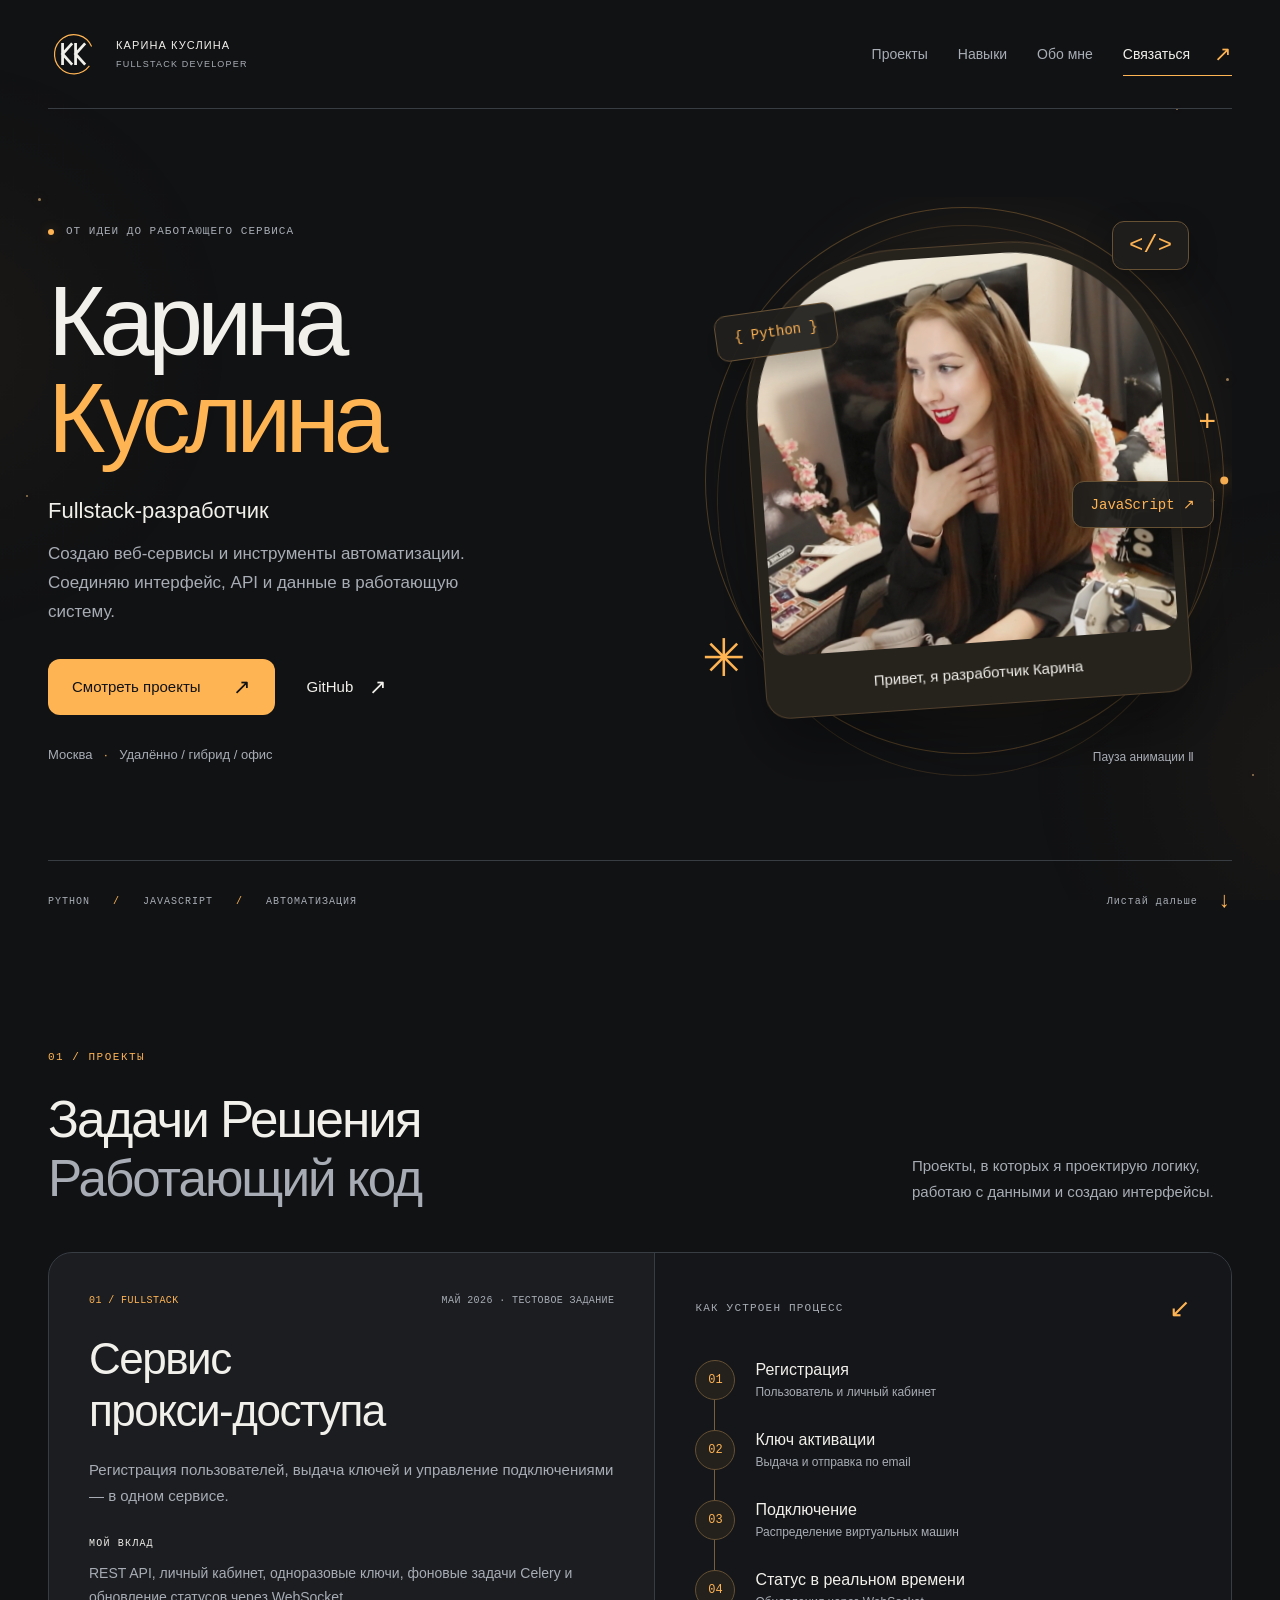
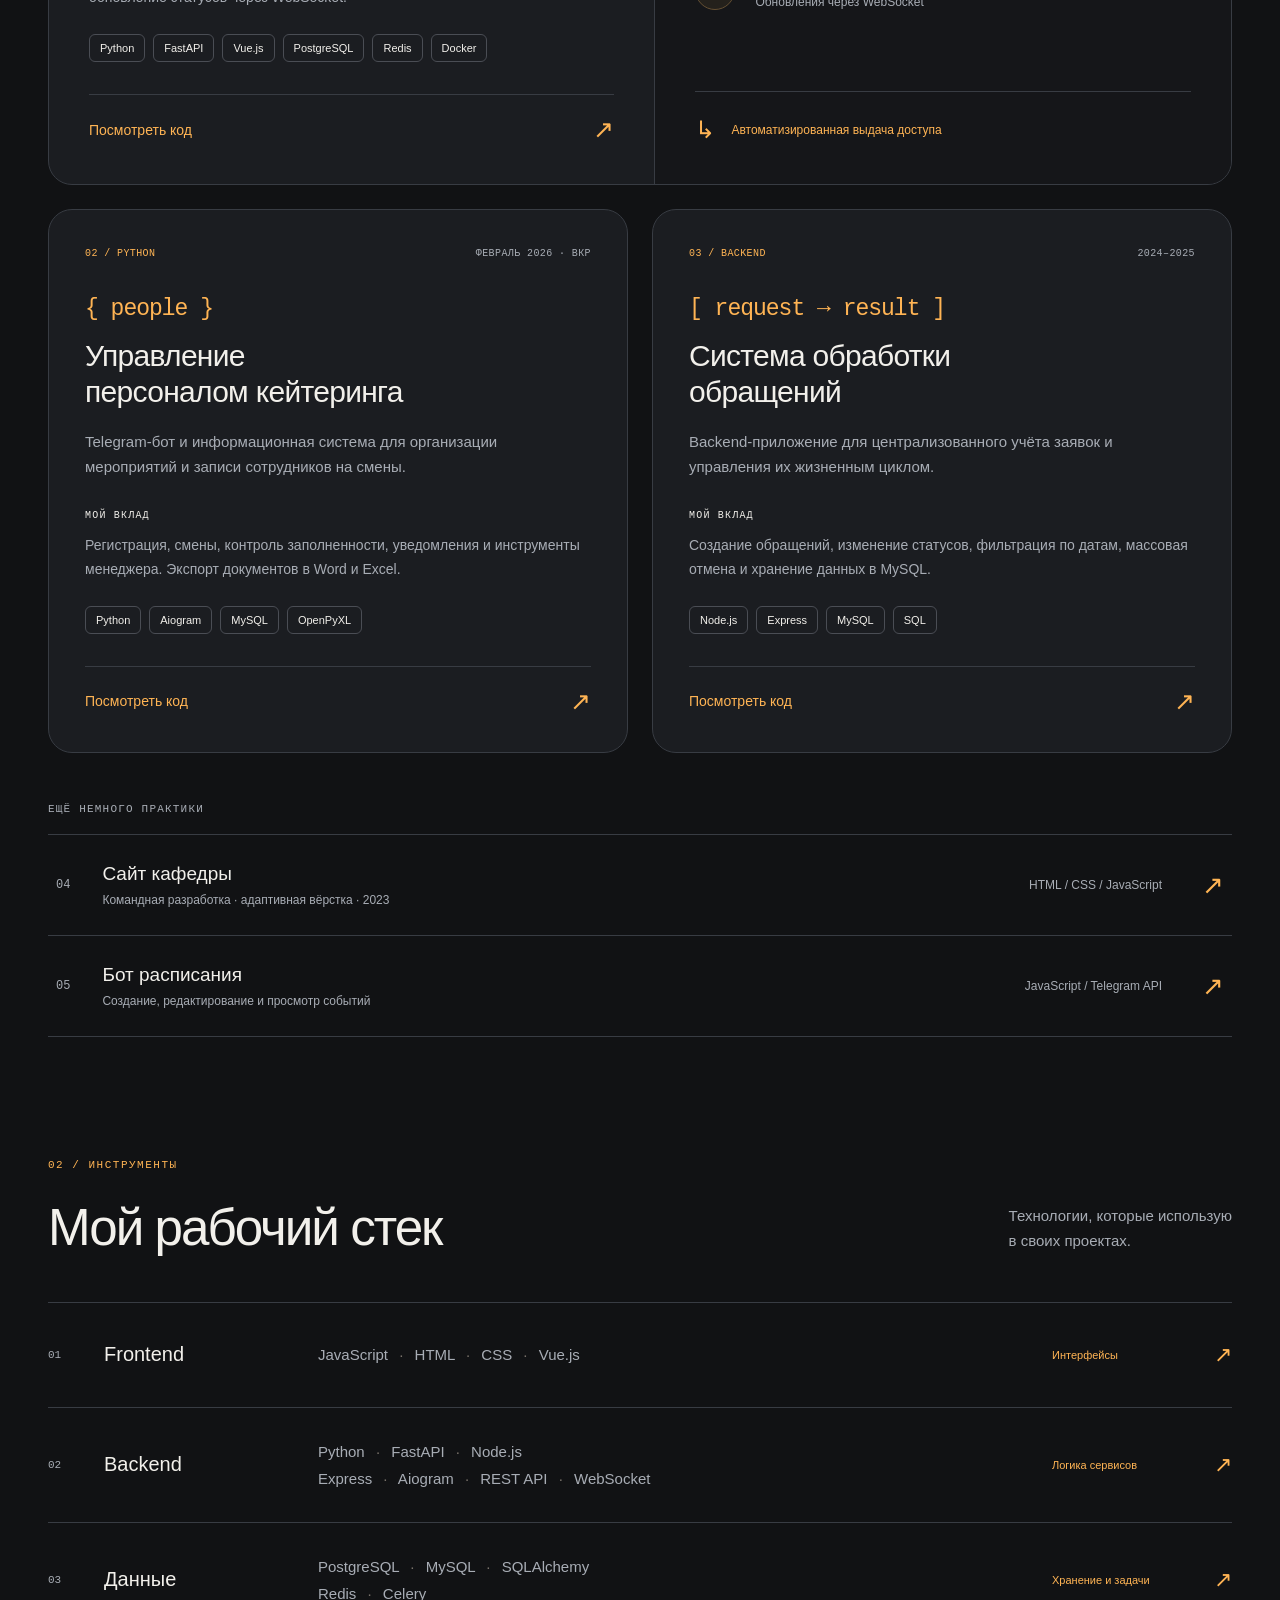
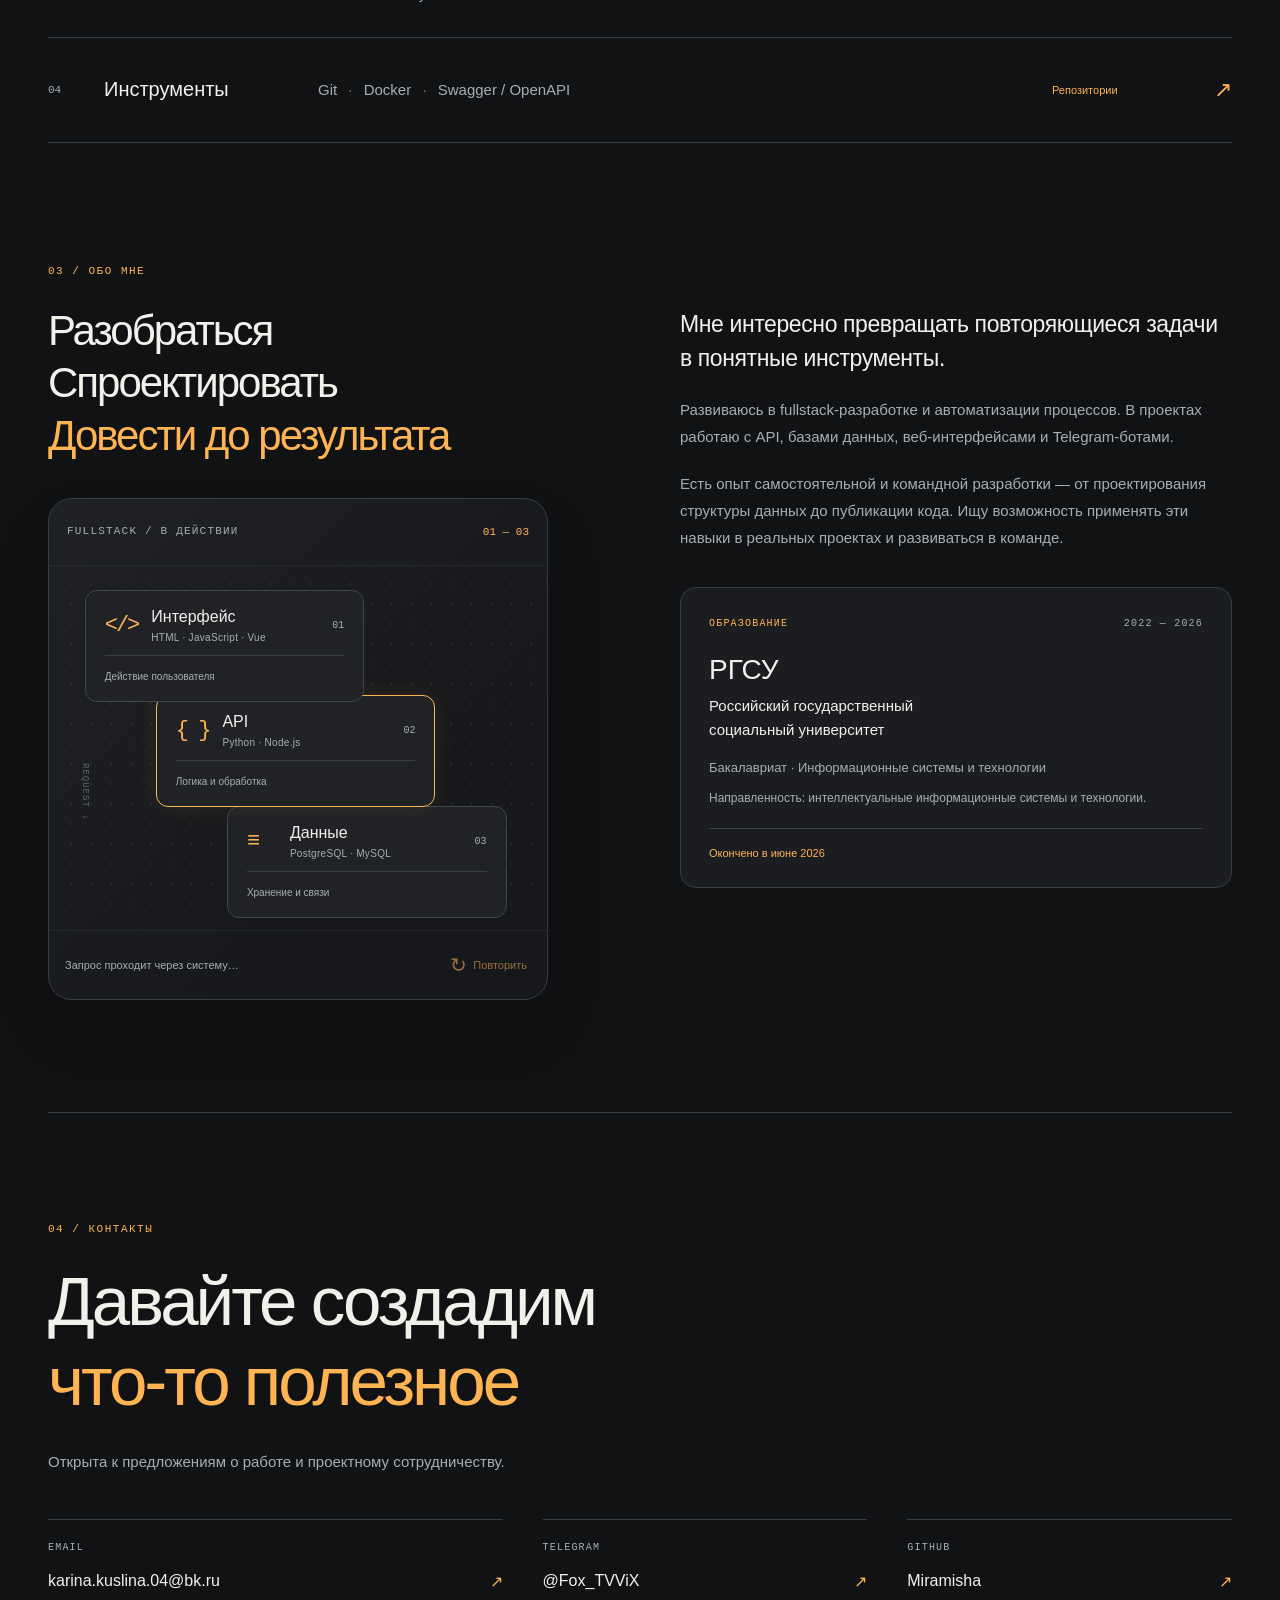
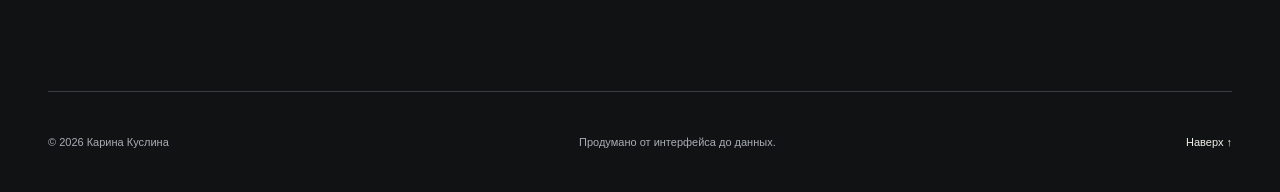
==== commit 40c45c8c: "Center portrait caption and remove decorative arrow" ====
--- a/src/index.html
+++ b/src/index.html
@@ -42,7 +42,7 @@
         <div class="portrait-aura" aria-hidden="true"></div>
         <div class="portrait-orbit orbit-one" aria-hidden="true"></div>
         <div class="portrait-orbit orbit-two" aria-hidden="true"></div>
-        <figure class="portrait-frame"><div class="portrait-crop"><img src="assets/karina-portrait.png" alt="Карина Куслина" width="828" height="1792" fetchpriority="high"></div><figcaption><span>Привет, я разработчик Карина</span><span aria-hidden="true">↗</span></figcaption></figure>
+        <figure class="portrait-frame"><div class="portrait-crop"><img src="assets/karina-portrait.png" alt="Карина Куслина" width="828" height="1792" fetchpriority="high"></div><figcaption>Привет, я разработчик Карина</figcaption></figure>
         <span class="floating-token token-python" aria-hidden="true">{ Python }</span>
         <span class="floating-token token-js" aria-hidden="true">JavaScript ↗</span>
         <span class="floating-token token-code" aria-hidden="true">&lt;/&gt;</span>
--- a/src/styles.css
+++ b/src/styles.css
@@ -1537,16 +1537,11 @@
   display:block;
 }
 .portrait-frame figcaption {
-  display:flex;
-  align-items:center;
-  justify-content:space-between;
+  text-align:center;
+  text-wrap:balance;
   padding:20px 16px 10px;
   color:var(--text);
   font-size:15px;
-}
-.portrait-frame figcaption>span:last-child {
-  color:var(--accent);
-  font-size:26px;
 }
 .portrait-orbit {
   position:absolute;
@@ -1590,7 +1585,7 @@
 }
 .token-js {
   right:18px;
-  bottom:24%;
+  top:48%;
   animation-delay:-2s;
 }
 .token-code {
@@ -1735,7 +1730,7 @@
   }
   .token-js {
     right:14px;
-    bottom:26%;
+    top:46%;
   }
   .token-code {
     font-size:18px;
@@ -1918,7 +1913,6 @@
   animation-duration:36s;
 }
 .portrait-frame figcaption {
-  gap:12px;
   line-height:1.5;
 }
 @keyframes orbit-travel {
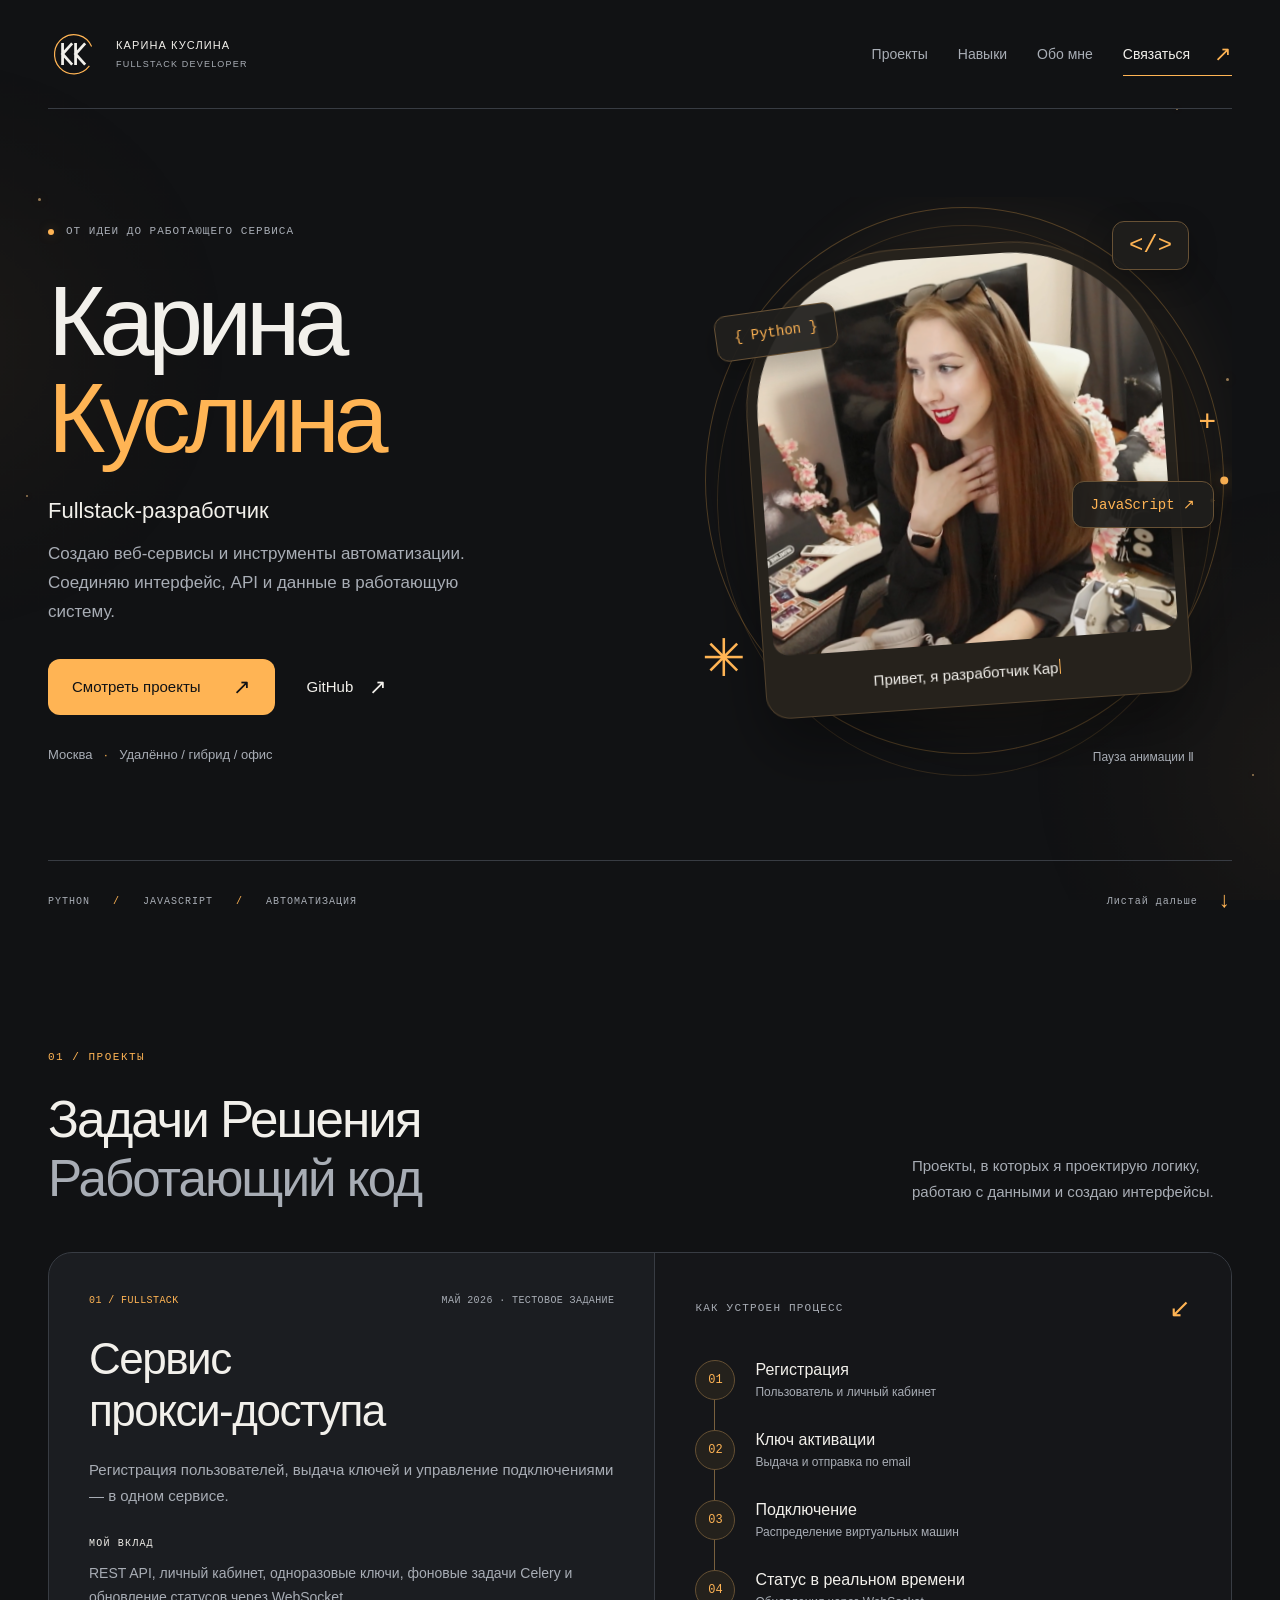
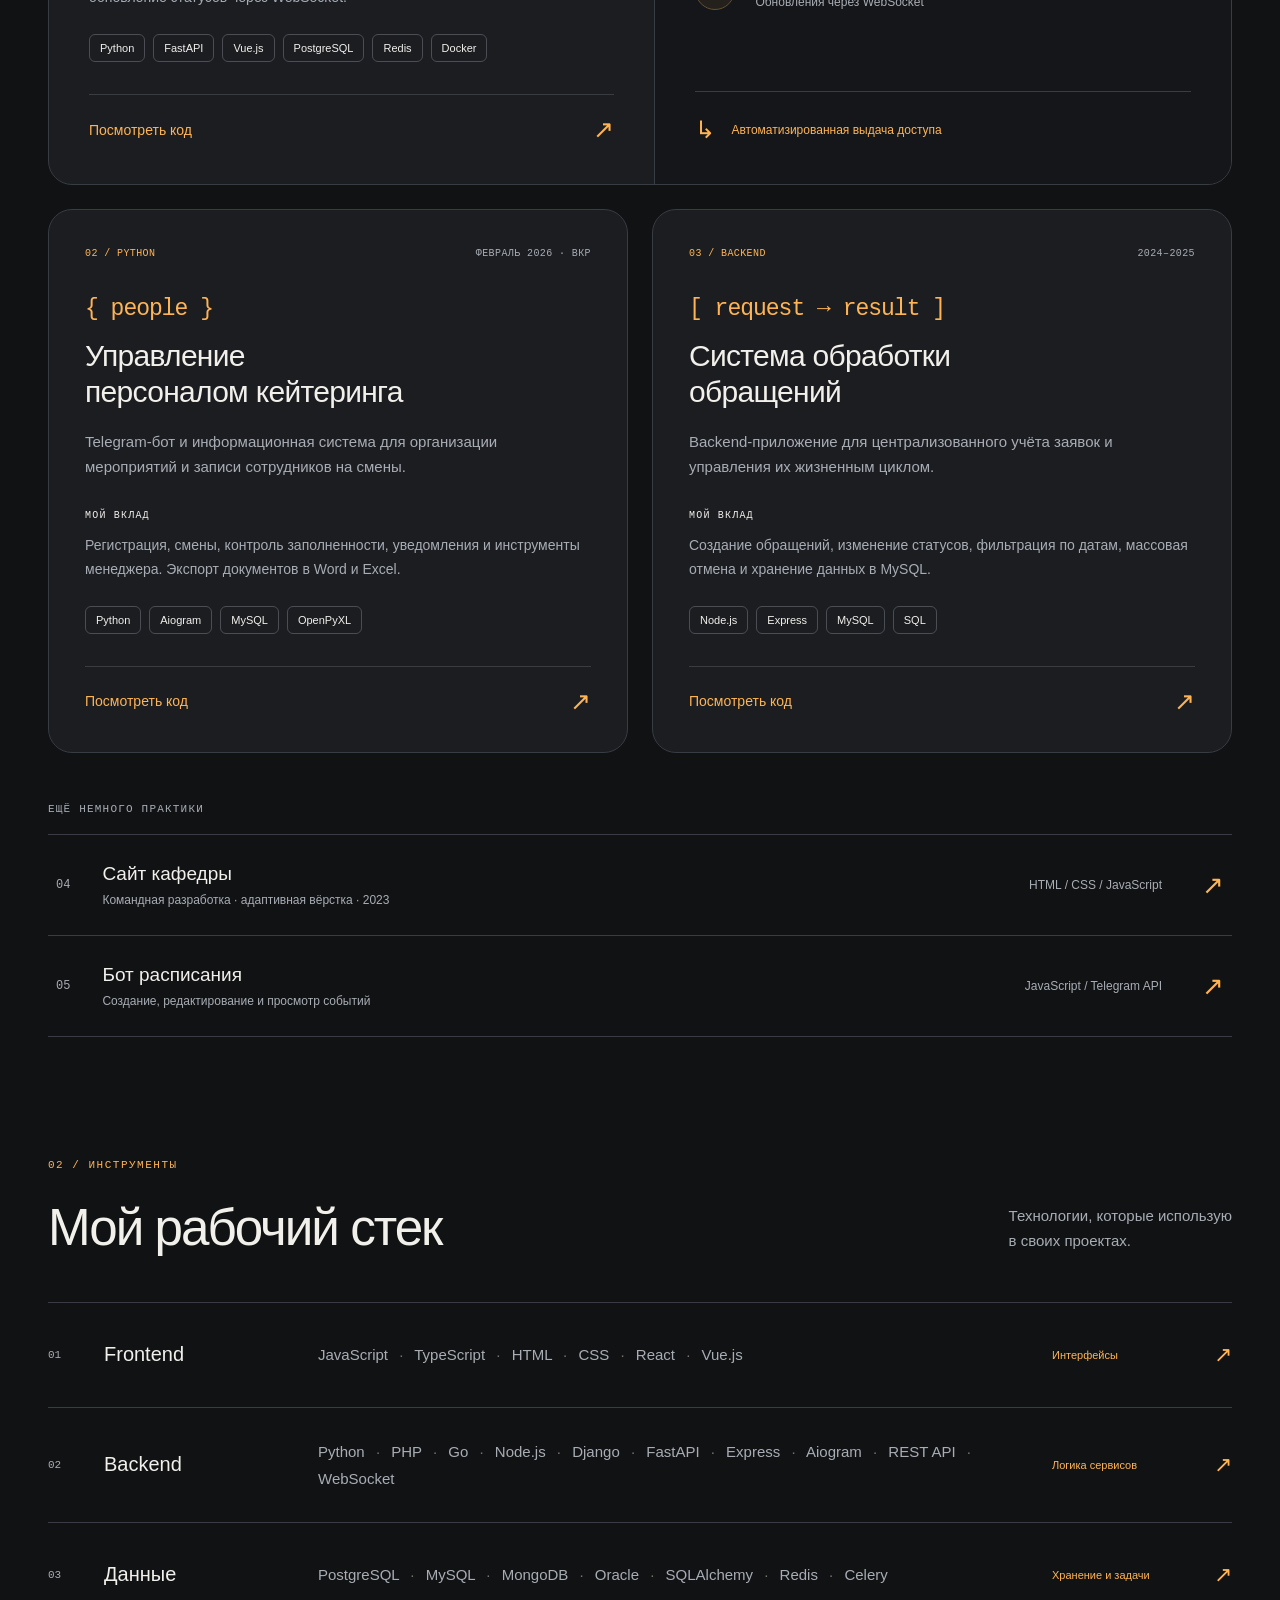
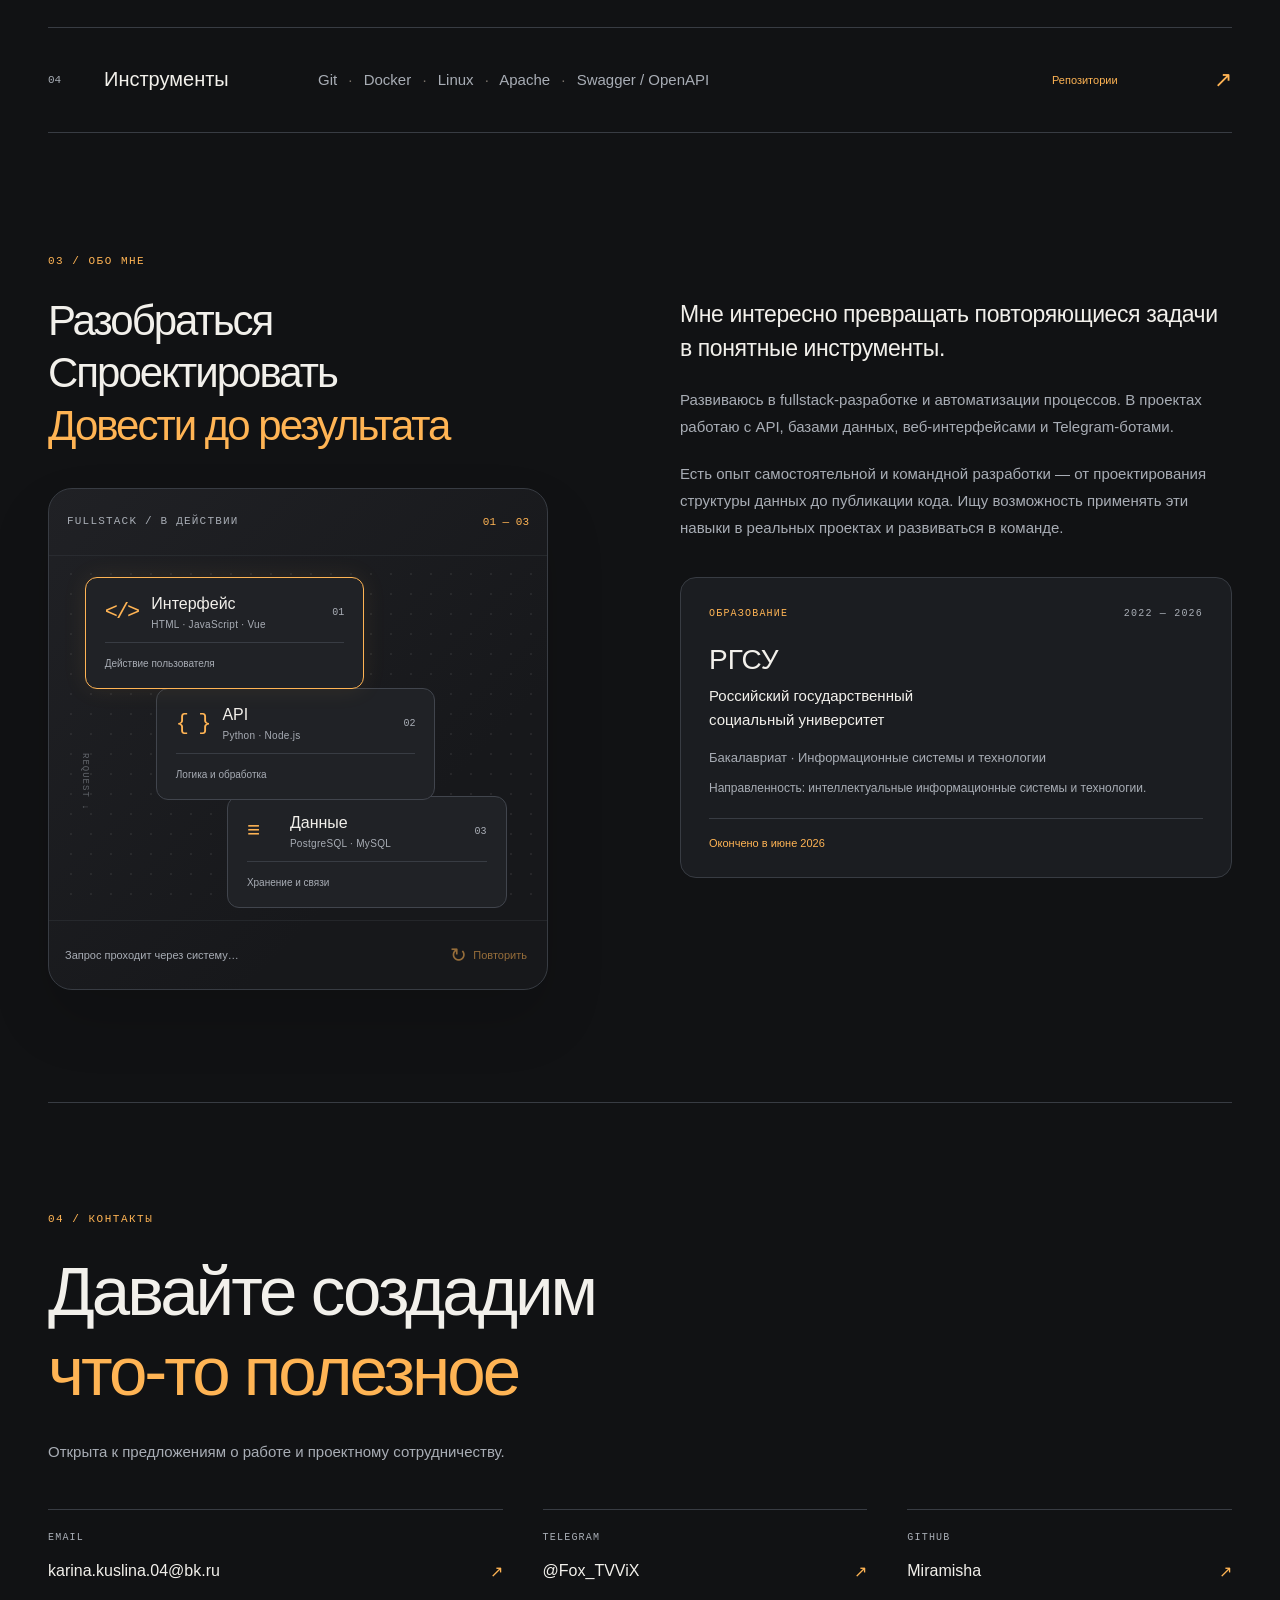
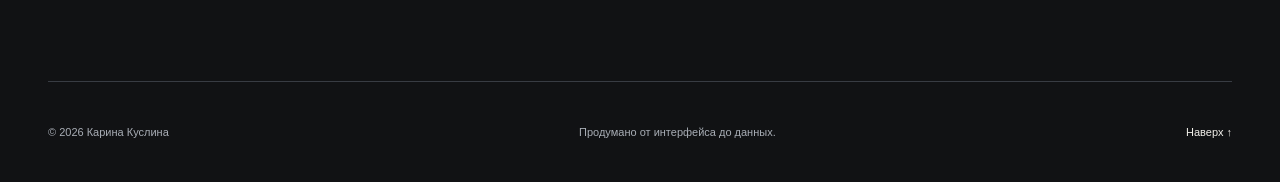
==== commit cd8139c1: "Complete technology stack with confirmed skills" ====
--- a/src/index.html
+++ b/src/index.html
@@ -67,10 +67,10 @@
     </section>
 
     <section class="section skills" id="skills" aria-labelledby="skills-title"><div class="section-heading reveal"><div><p class="eyebrow section-number">02 / ИНСТРУМЕНТЫ</p><h2 id="skills-title">Мой рабочий стек</h2></div><p class="section-intro">Технологии, которые использую<br>в своих проектах.</p></div><div class="skill-table">
-      <div class="skill-row reveal"><span class="skill-index">01</span><h3>Frontend</h3><p>JavaScript <span>·</span> HTML <span>·</span> CSS <span>·</span> Vue.js</p><a href="#projects" aria-label="Посмотреть проекты с frontend">Интерфейсы <span aria-hidden="true">↗</span></a></div>
-      <div class="skill-row reveal"><span class="skill-index">02</span><h3>Backend</h3><p>Python <span>·</span> FastAPI <span>·</span> Node.js<br>Express <span>·</span> Aiogram <span>·</span> REST API <span>·</span> WebSocket</p><a href="#projects" aria-label="Посмотреть backend-проекты">Логика сервисов <span aria-hidden="true">↗</span></a></div>
-      <div class="skill-row reveal"><span class="skill-index">03</span><h3>Данные</h3><p>PostgreSQL <span>·</span> MySQL <span>·</span> SQLAlchemy<br>Redis <span>·</span> Celery</p><a href="#projects" aria-label="Посмотреть проекты с базами данных">Хранение и задачи <span aria-hidden="true">↗</span></a></div>
-      <div class="skill-row reveal"><span class="skill-index">04</span><h3>Инструменты</h3><p>Git <span>·</span> Docker <span>·</span> Swagger / OpenAPI</p><a href="https://github.com/Miramisha" target="_blank" rel="noopener noreferrer">Репозитории <span aria-hidden="true">↗</span></a></div>
+      <div class="skill-row reveal"><span class="skill-index">01</span><h3>Frontend</h3><p>JavaScript <span>·</span> TypeScript <span>·</span> HTML <span>·</span> CSS <span>·</span> React <span>·</span> Vue.js</p><a href="#projects" aria-label="Посмотреть проекты с frontend">Интерфейсы <span aria-hidden="true">↗</span></a></div>
+      <div class="skill-row reveal"><span class="skill-index">02</span><h3>Backend</h3><p>Python <span>·</span> PHP <span>·</span> Go <span>·</span> Node.js <span>·</span> Django <span>·</span> FastAPI <span>·</span> Express <span>·</span> Aiogram <span>·</span> REST API <span>·</span> WebSocket</p><a href="#projects" aria-label="Посмотреть backend-проекты">Логика сервисов <span aria-hidden="true">↗</span></a></div>
+      <div class="skill-row reveal"><span class="skill-index">03</span><h3>Данные</h3><p>PostgreSQL <span>·</span> MySQL <span>·</span> MongoDB <span>·</span> Oracle <span>·</span> SQLAlchemy <span>·</span> Redis <span>·</span> Celery</p><a href="#projects" aria-label="Посмотреть проекты с базами данных">Хранение и задачи <span aria-hidden="true">↗</span></a></div>
+      <div class="skill-row reveal"><span class="skill-index">04</span><h3>Инструменты</h3><p>Git <span>·</span> Docker <span>·</span> Linux <span>·</span> Apache <span>·</span> Swagger / OpenAPI</p><a href="https://github.com/Miramisha" target="_blank" rel="noopener noreferrer">Репозитории <span aria-hidden="true">↗</span></a></div>
     </div></section>
 
     <section class="section about" id="about" aria-labelledby="about-title"><div class="about-title reveal"><p class="eyebrow section-number">03 / ОБО МНЕ</p><h2 id="about-title">Разобраться<br>Спроектировать<br><span class="accent">Довести до результата</span></h2>      <div class="system-card entrance" aria-label="Анимированная схема: интерфейс передаёт запрос в API, API обращается к данным и возвращает ответ">
--- a/src/styles.css
+++ b/src/styles.css
@@ -1964,3 +1964,26 @@
     height:40px;
   }
 }
+
+/* Letter visibility preserves the complete caption's line wrapping and height. */
+.caption-accessible {
+  position:absolute;
+  width:1px;
+  height:1px;
+  padding:0;
+  overflow:hidden;
+  clip-path:inset(50%);
+  white-space:nowrap;
+}
+.caption-letter { visibility:hidden; position:relative; }
+.caption-visible { visibility:visible; }
+.caption-cursor::after {
+  content:"";
+  position:absolute;
+  right:-2px;
+  top:0;
+  height:1em;
+  border-right:1px solid var(--accent);
+  animation:caption-blink .6s steps(1) infinite;
+}
+@keyframes caption-blink { 50% { opacity:0; } }
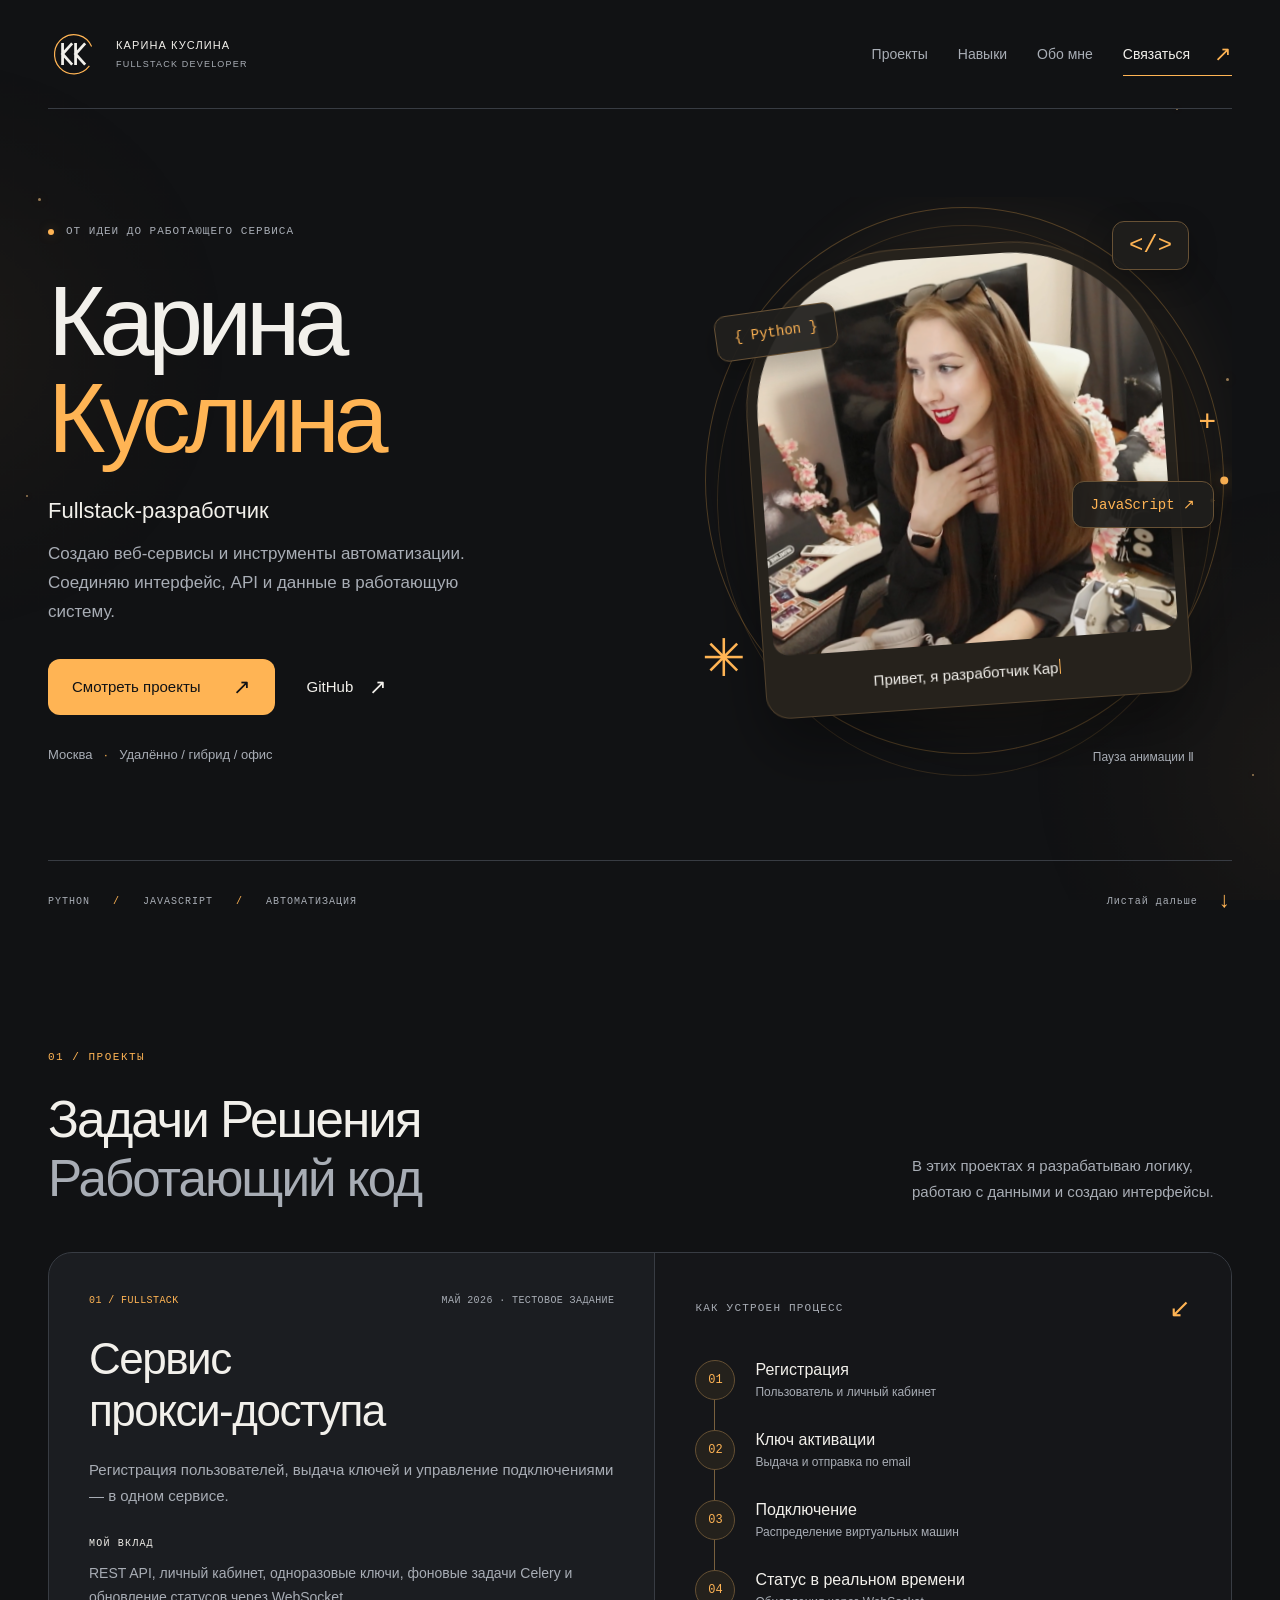
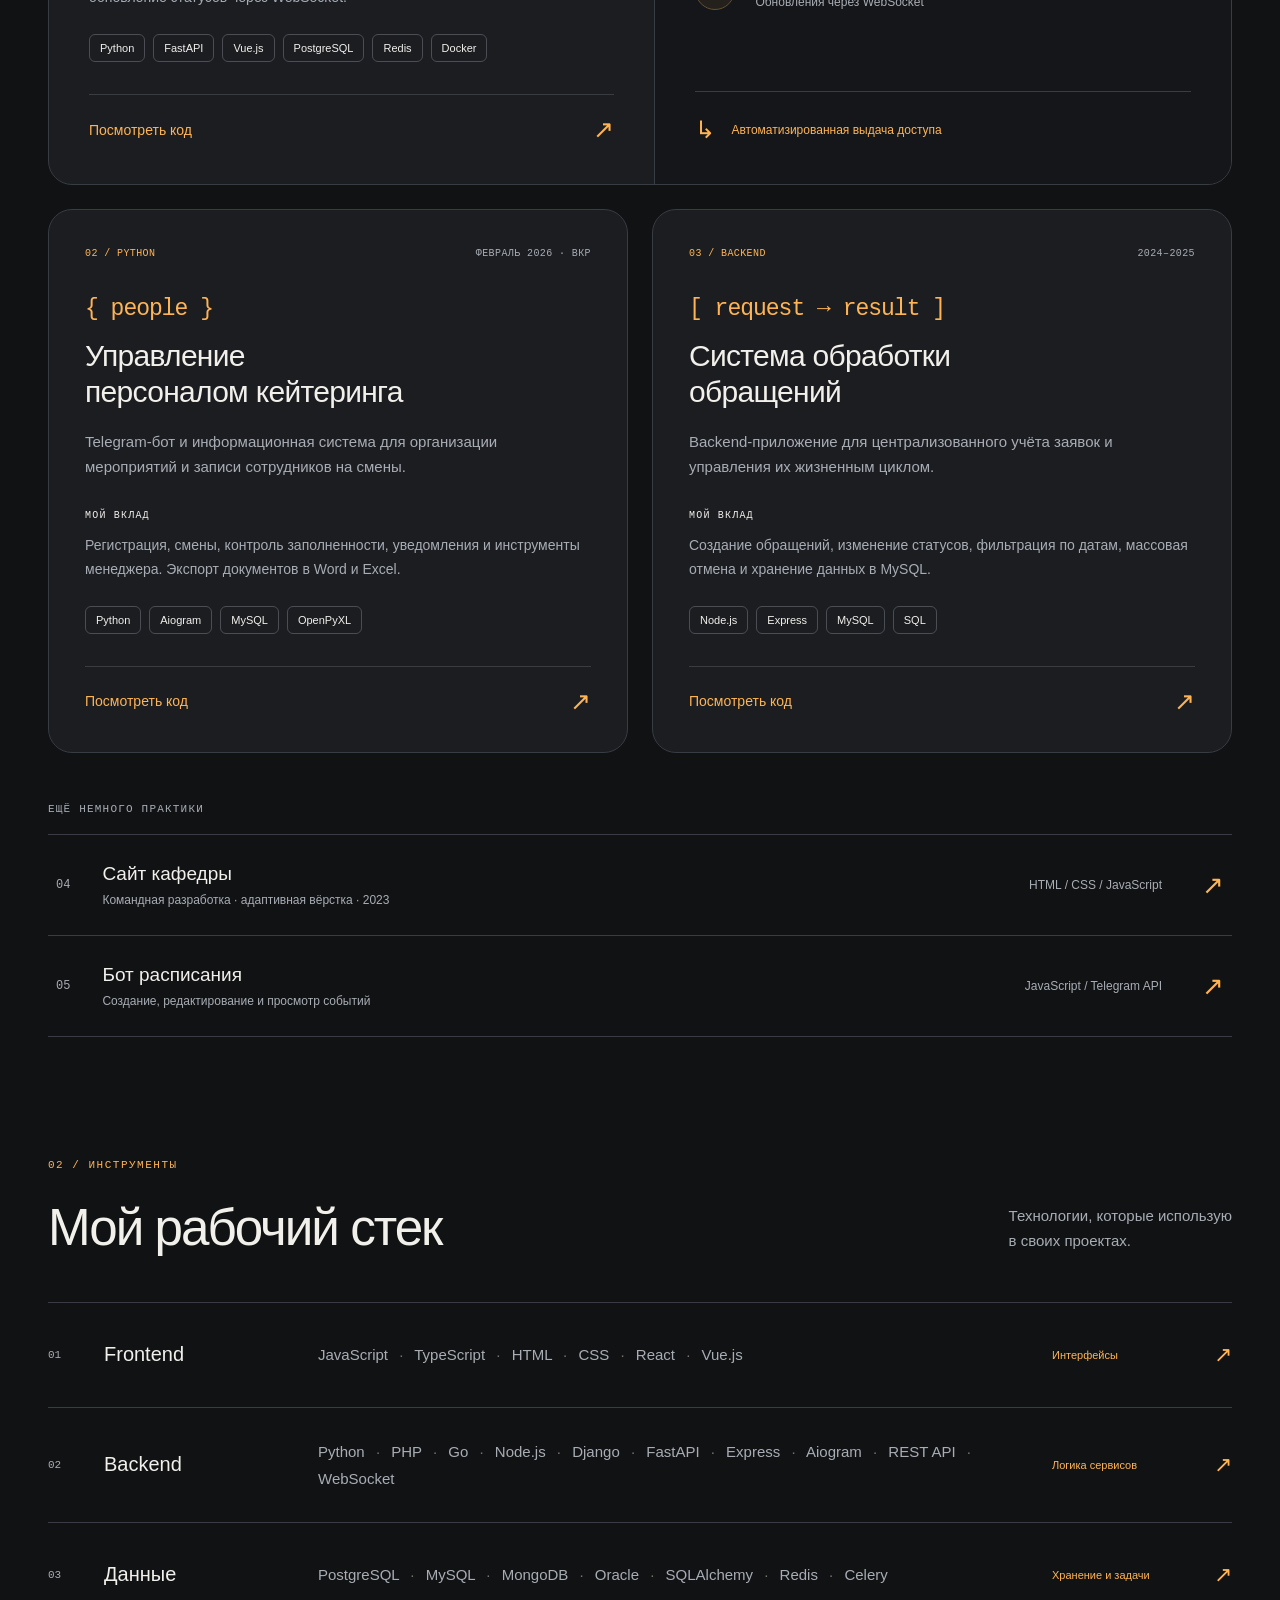
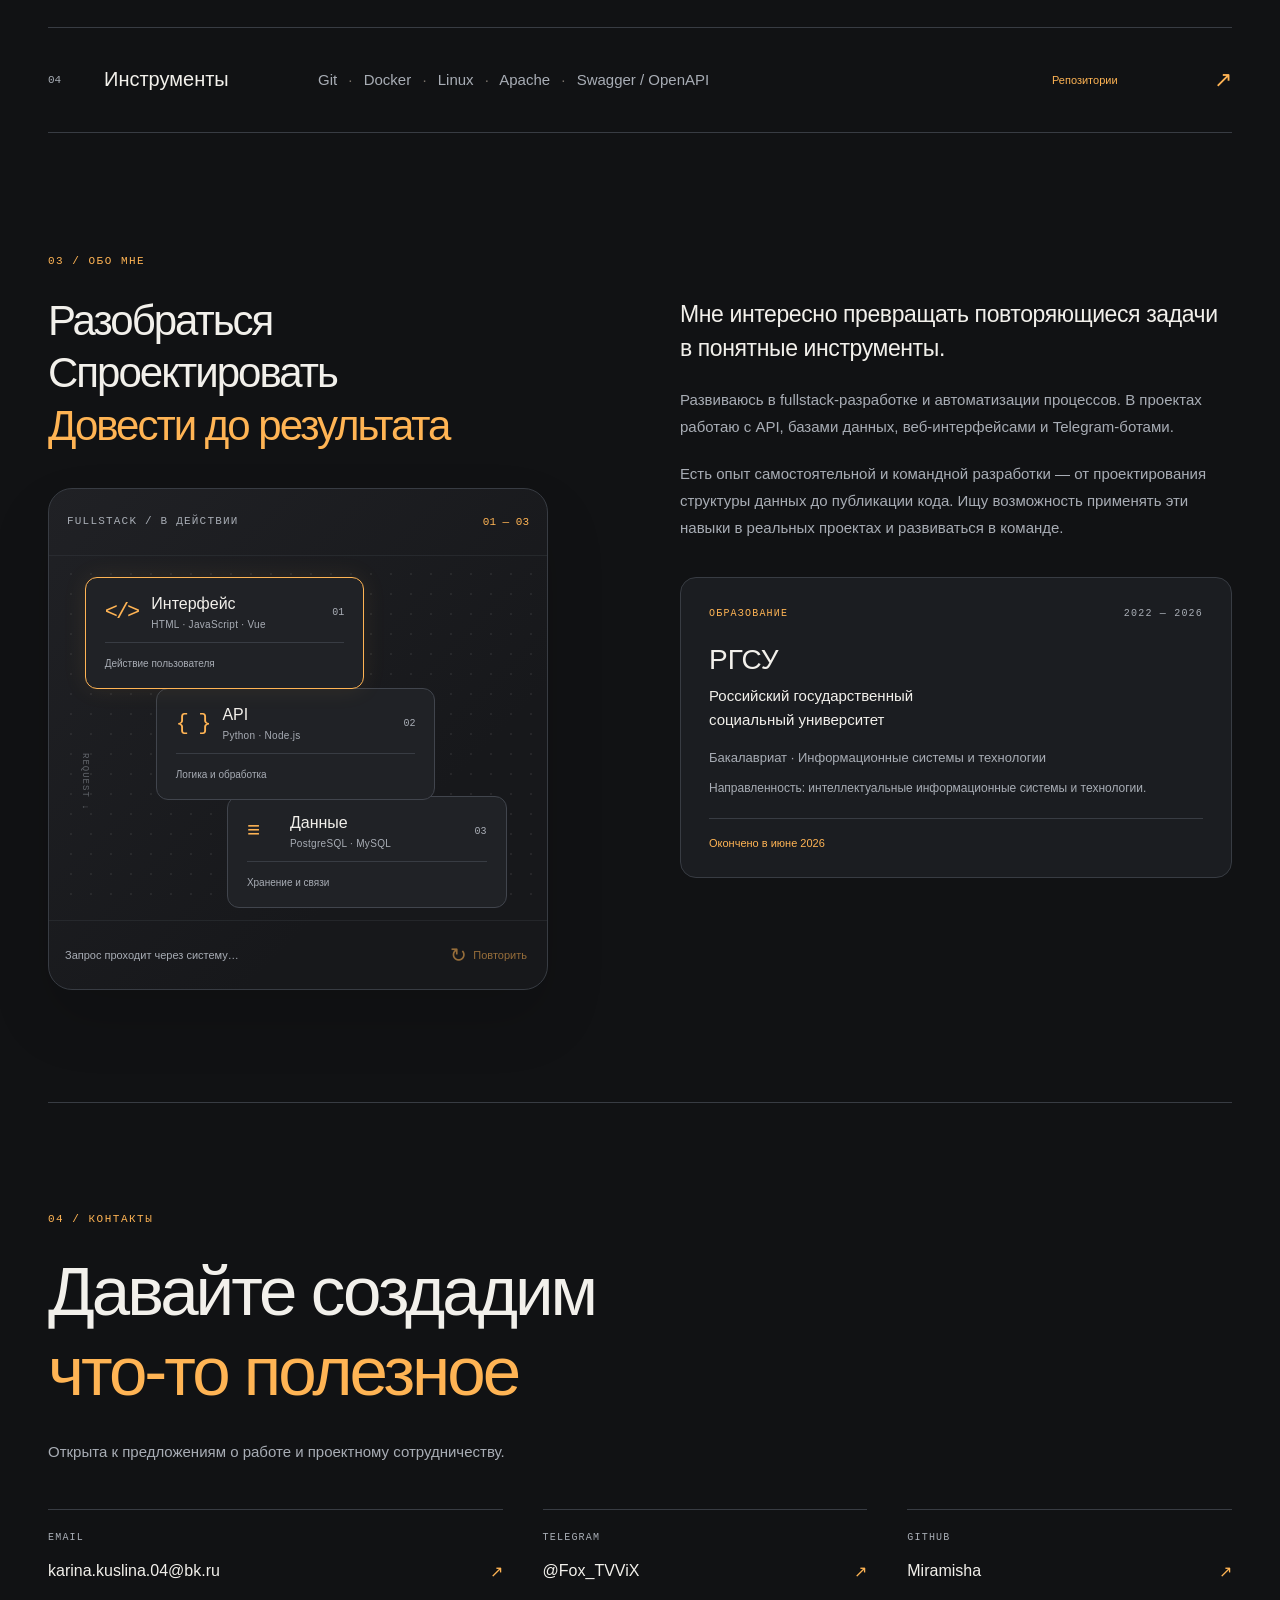
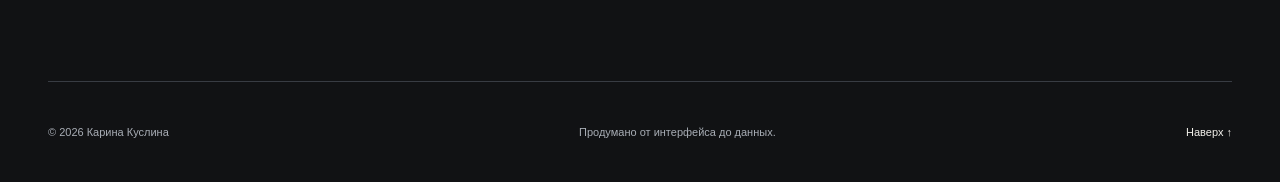
==== commit 557a6819: "Remove repetition from projects introduction" ====
--- a/src/index.html
+++ b/src/index.html
@@ -54,7 +54,7 @@
     <div class="hero-footnote"><span>PYTHON <span class="slash">/</span> JAVASCRIPT <span class="slash">/</span> АВТОМАТИЗАЦИЯ</span><a href="#projects">Листай дальше <span aria-hidden="true">↓</span></a></div>
 
     <section class="section projects" id="projects" aria-labelledby="projects-title">
-      <div class="section-heading reveal"><div><p class="eyebrow section-number">01 / ПРОЕКТЫ</p><h2 id="projects-title">Задачи Решения<br><span class="muted">Работающий код</span></h2></div><p class="section-intro">Проекты, в которых я проектирую логику, работаю с данными и создаю интерфейсы.</p></div>
+      <div class="section-heading reveal"><div><p class="eyebrow section-number">01 / ПРОЕКТЫ</p><h2 id="projects-title">Задачи Решения<br><span class="muted">Работающий код</span></h2></div><p class="section-intro">В этих проектах я разрабатываю логику, работаю с данными и создаю интерфейсы.</p></div>
       <article class="project project-featured reveal">
         <div class="project-copy"><div class="project-meta"><span>01 / FULLSTACK</span><span>МАЙ 2026 · ТЕСТОВОЕ ЗАДАНИЕ</span></div><h3>Сервис<br>прокси-доступа</h3><p>Регистрация пользователей, выдача ключей и управление подключениями — в одном сервисе.</p><div class="contribution"><span class="micro-label">МОЙ ВКЛАД</span><p>REST API, личный кабинет, одноразовые ключи, фоновые задачи Celery и обновление статусов через WebSocket.</p></div><ul class="tags" aria-label="Технологии проекта"><li>Python</li><li>FastAPI</li><li>Vue.js</li><li>PostgreSQL</li><li>Redis</li><li>Docker</li></ul><a class="project-link" href="https://github.com/Miramisha/proxy-access-service" target="_blank" rel="noopener noreferrer">Посмотреть код <span aria-hidden="true">↗</span></a></div>
         <div class="project-flow" aria-label="Схема возможностей сервиса прокси-доступа"><div class="flow-label"><span class="micro-label">КАК УСТРОЕН ПРОЦЕСС</span><span aria-hidden="true">↙</span></div><ol class="flow-steps"><li><span class="step-count">01</span><div><strong>Регистрация</strong><span>Пользователь и личный кабинет</span></div></li><li><span class="step-count">02</span><div><strong>Ключ активации</strong><span>Выдача и отправка по email</span></div></li><li><span class="step-count">03</span><div><strong>Подключение</strong><span>Распределение виртуальных машин</span></div></li><li><span class="step-count">04</span><div><strong>Статус в реальном времени</strong><span>Обновления через WebSocket</span></div></li></ol><div class="flow-result"><span aria-hidden="true">↳</span> Автоматизированная выдача доступа</div></div>
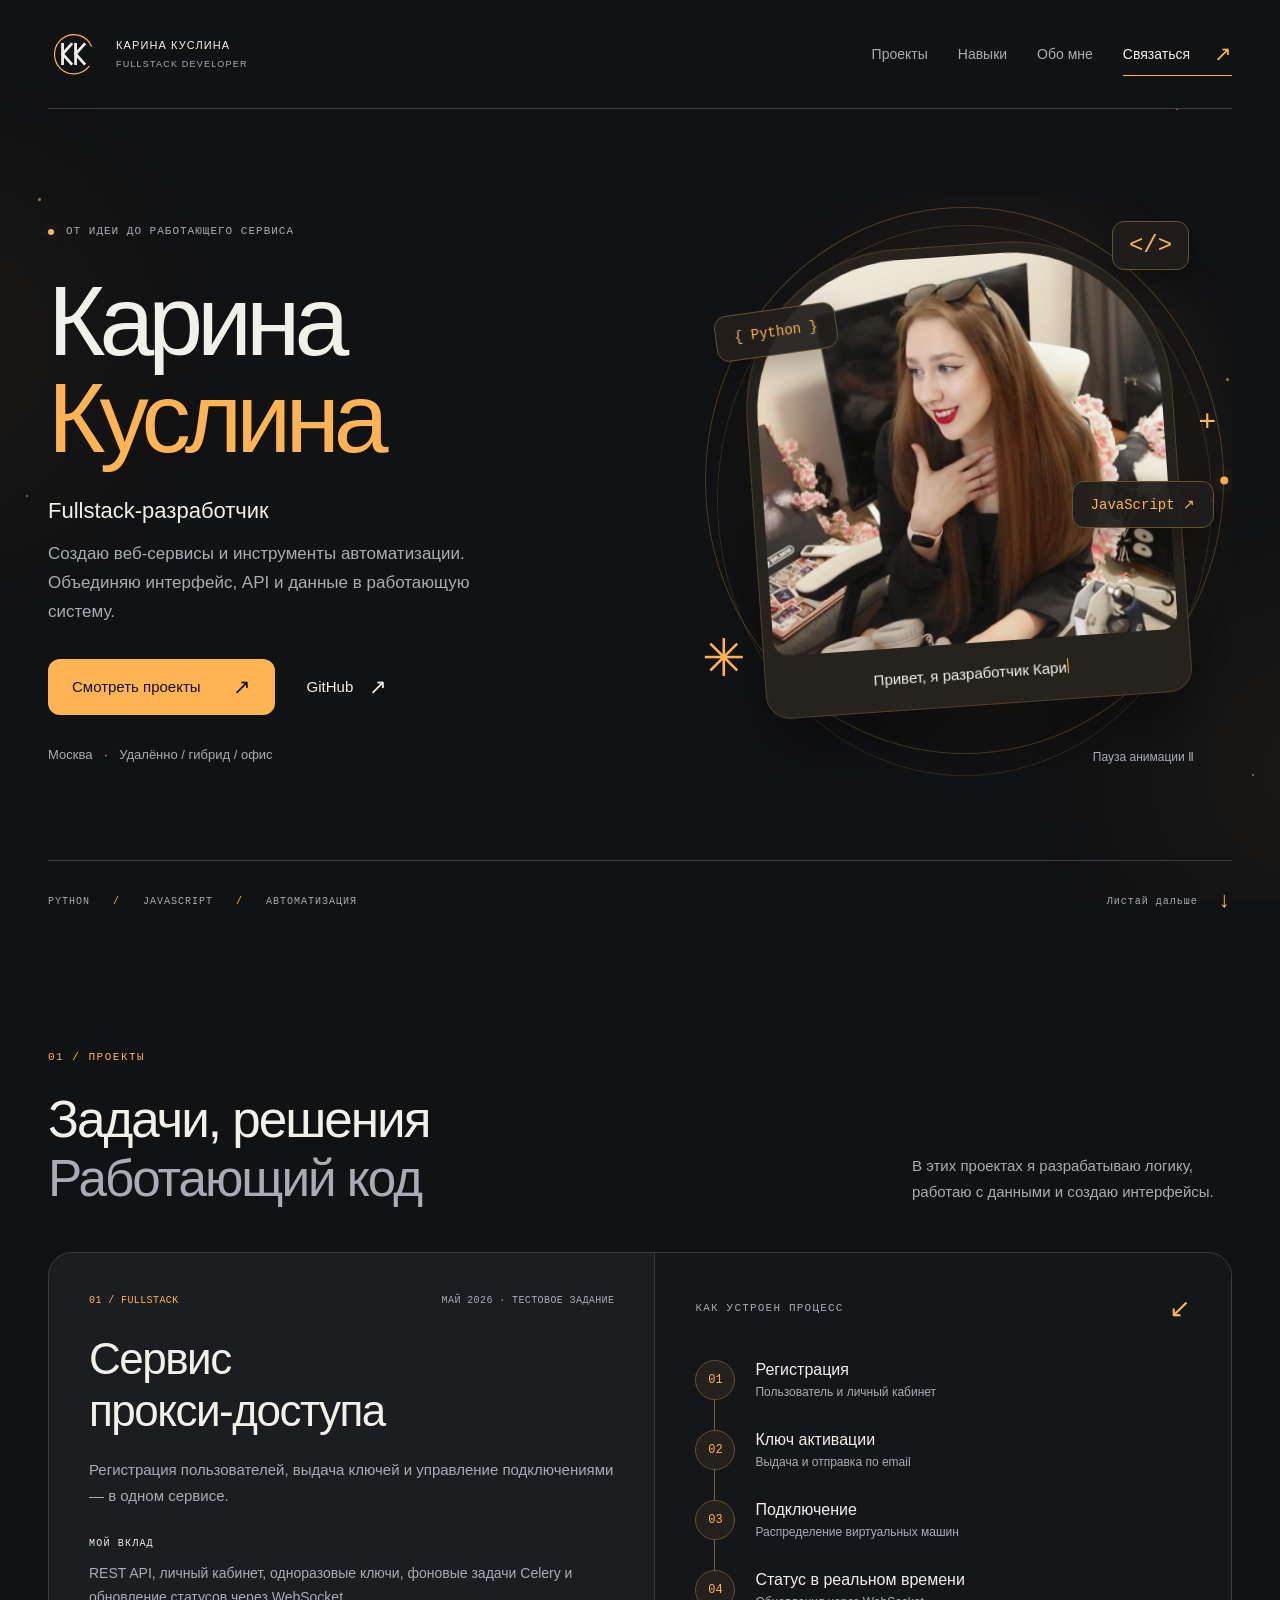
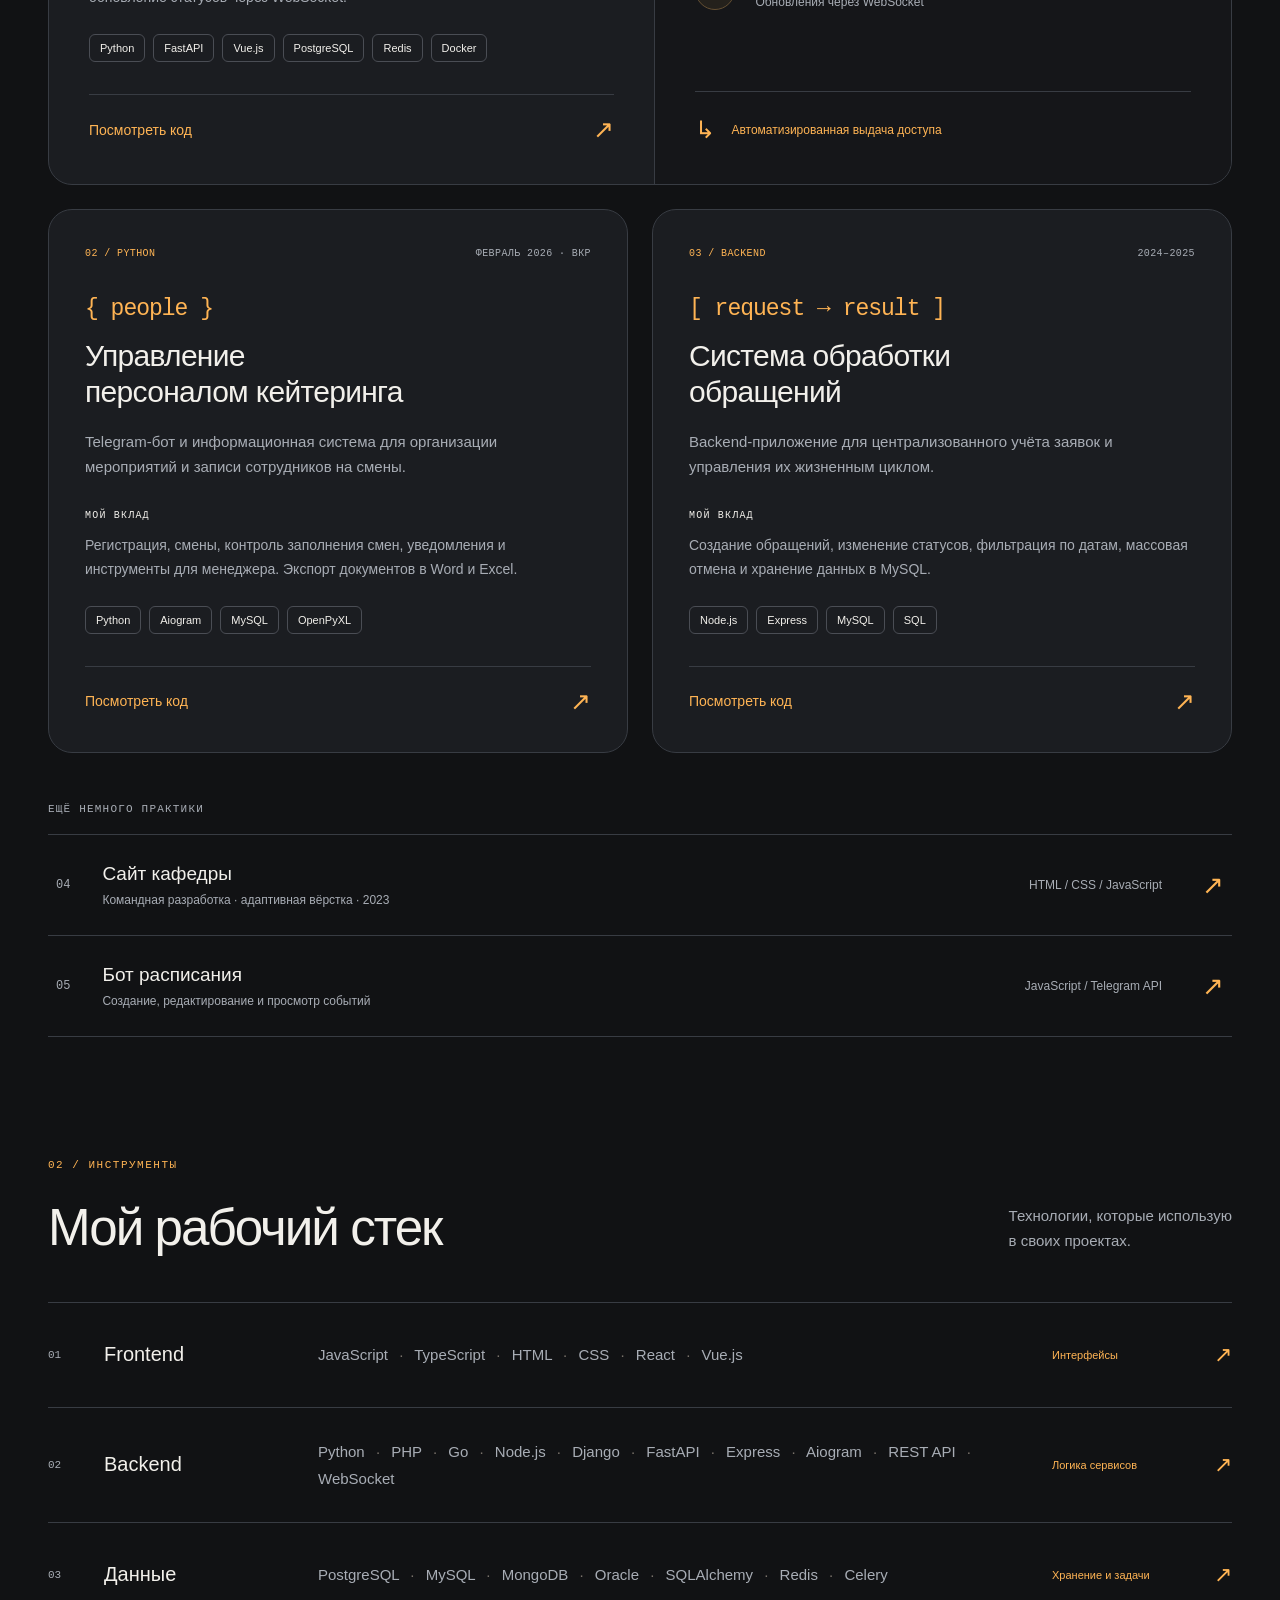
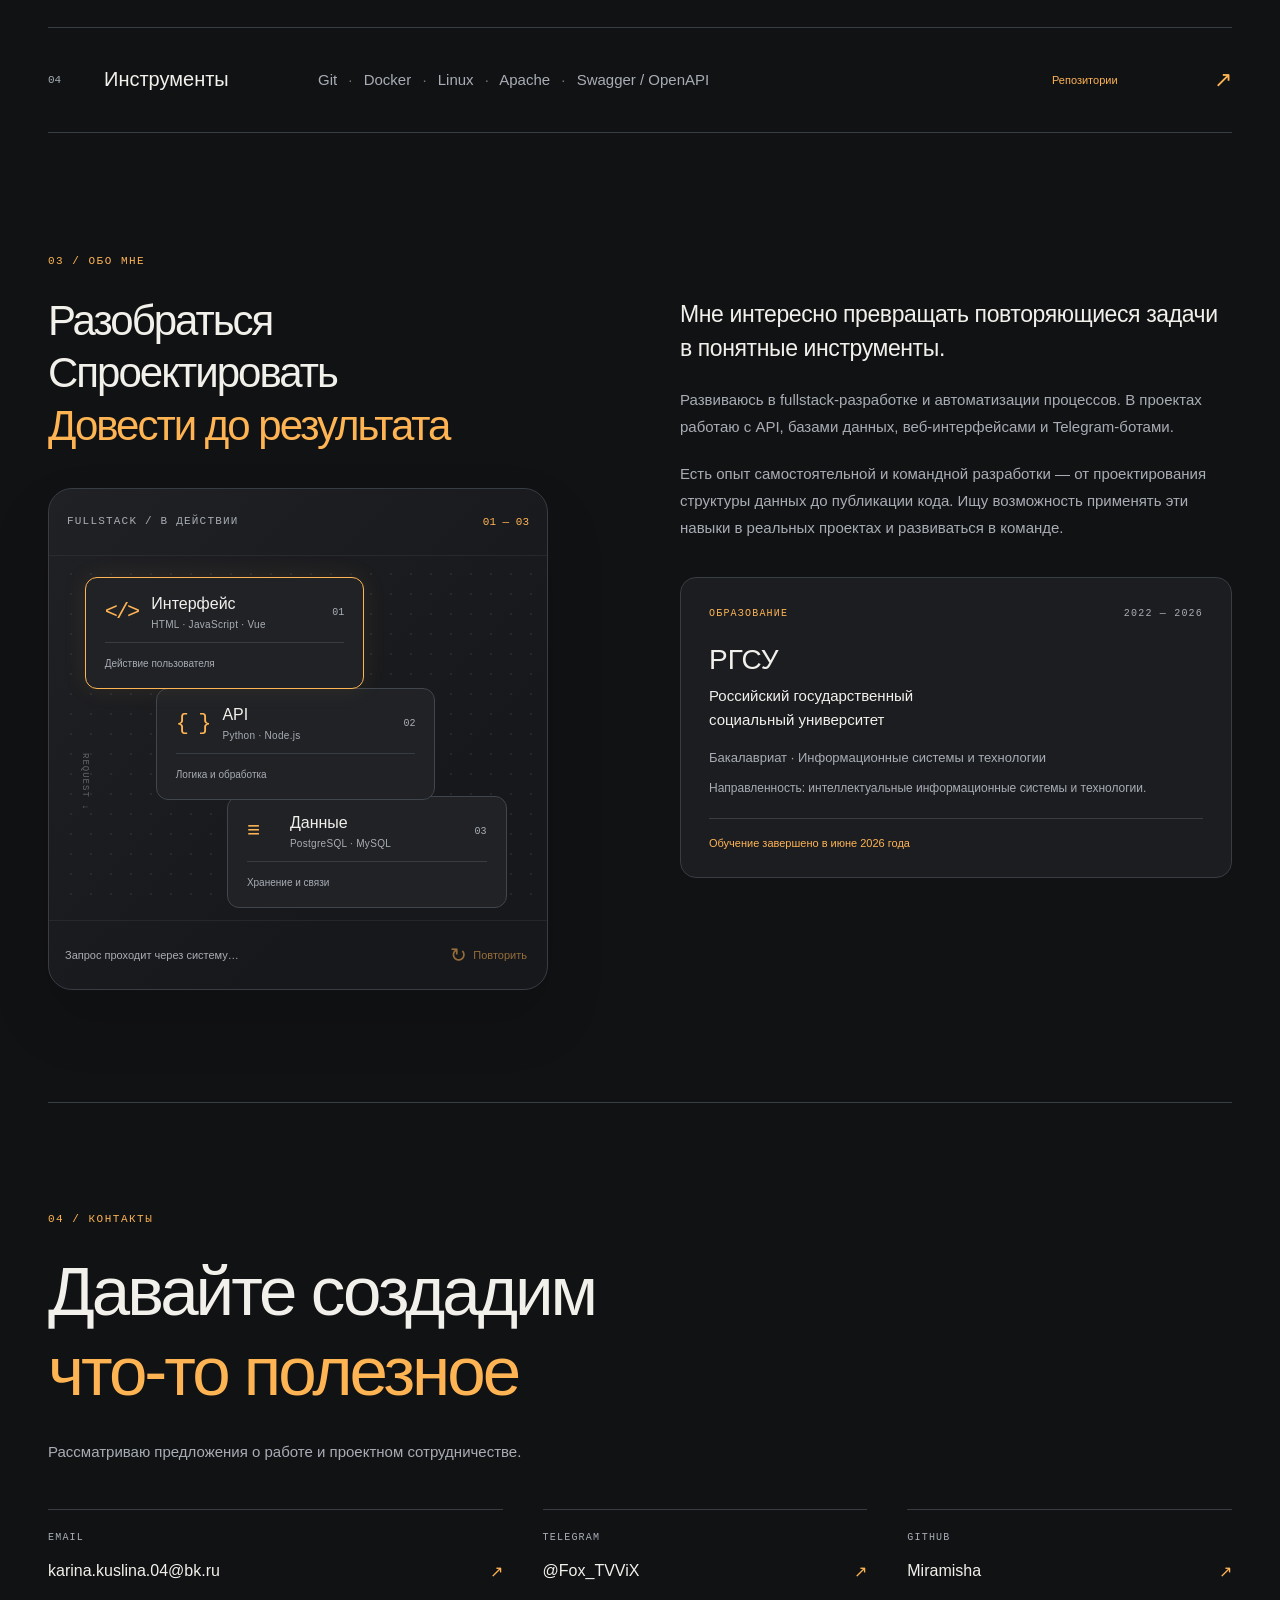
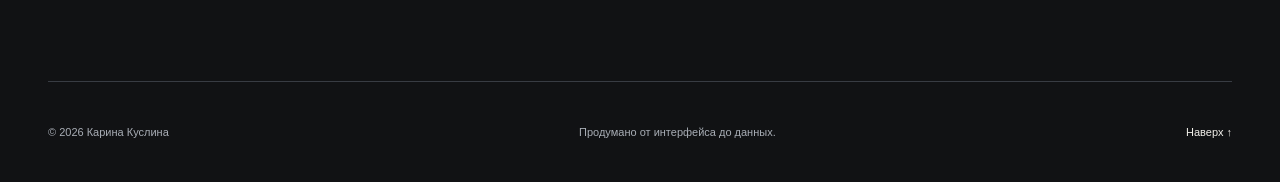
==== commit 75811a80: "Proofread portfolio copy and improve phrasing" ====
--- a/src/index.html
+++ b/src/index.html
@@ -34,7 +34,7 @@
       <div class="hero-copy">
         <p class="eyebrow entrance"><span class="status-dot"></span> ОТ ИДЕИ ДО РАБОТАЮЩЕГО СЕРВИСА</p>
         <h1 id="hero-title" class="entrance">Карина<br><span>Куслина</span></h1>
-        <div class="hero-description entrance"><p class="role">Fullstack-разработчик</p><p>Создаю веб-сервисы и инструменты автоматизации. Соединяю интерфейс, API и данные в работающую систему.</p></div>
+        <div class="hero-description entrance"><p class="role">Fullstack-разработчик</p><p>Создаю веб-сервисы и инструменты автоматизации. Объединяю интерфейс, API и данные в работающую систему.</p></div>
         <div class="hero-actions entrance"><a class="button button-primary" href="#projects">Смотреть проекты <span aria-hidden="true">↗</span></a><a class="text-link" href="https://github.com/Miramisha" target="_blank" rel="noopener noreferrer">GitHub <span aria-hidden="true">↗</span></a></div>
         <p class="hero-location entrance">Москва <span>·</span> Удалённо / гибрид / офис</p>
       </div>
@@ -54,13 +54,13 @@
     <div class="hero-footnote"><span>PYTHON <span class="slash">/</span> JAVASCRIPT <span class="slash">/</span> АВТОМАТИЗАЦИЯ</span><a href="#projects">Листай дальше <span aria-hidden="true">↓</span></a></div>
 
     <section class="section projects" id="projects" aria-labelledby="projects-title">
-      <div class="section-heading reveal"><div><p class="eyebrow section-number">01 / ПРОЕКТЫ</p><h2 id="projects-title">Задачи Решения<br><span class="muted">Работающий код</span></h2></div><p class="section-intro">В этих проектах я разрабатываю логику, работаю с данными и создаю интерфейсы.</p></div>
+      <div class="section-heading reveal"><div><p class="eyebrow section-number">01 / ПРОЕКТЫ</p><h2 id="projects-title">Задачи, решения<br><span class="muted">Работающий код</span></h2></div><p class="section-intro">В этих проектах я разрабатываю логику, работаю с данными и создаю интерфейсы.</p></div>
       <article class="project project-featured reveal">
         <div class="project-copy"><div class="project-meta"><span>01 / FULLSTACK</span><span>МАЙ 2026 · ТЕСТОВОЕ ЗАДАНИЕ</span></div><h3>Сервис<br>прокси-доступа</h3><p>Регистрация пользователей, выдача ключей и управление подключениями — в одном сервисе.</p><div class="contribution"><span class="micro-label">МОЙ ВКЛАД</span><p>REST API, личный кабинет, одноразовые ключи, фоновые задачи Celery и обновление статусов через WebSocket.</p></div><ul class="tags" aria-label="Технологии проекта"><li>Python</li><li>FastAPI</li><li>Vue.js</li><li>PostgreSQL</li><li>Redis</li><li>Docker</li></ul><a class="project-link" href="https://github.com/Miramisha/proxy-access-service" target="_blank" rel="noopener noreferrer">Посмотреть код <span aria-hidden="true">↗</span></a></div>
         <div class="project-flow" aria-label="Схема возможностей сервиса прокси-доступа"><div class="flow-label"><span class="micro-label">КАК УСТРОЕН ПРОЦЕСС</span><span aria-hidden="true">↙</span></div><ol class="flow-steps"><li><span class="step-count">01</span><div><strong>Регистрация</strong><span>Пользователь и личный кабинет</span></div></li><li><span class="step-count">02</span><div><strong>Ключ активации</strong><span>Выдача и отправка по email</span></div></li><li><span class="step-count">03</span><div><strong>Подключение</strong><span>Распределение виртуальных машин</span></div></li><li><span class="step-count">04</span><div><strong>Статус в реальном времени</strong><span>Обновления через WebSocket</span></div></li></ol><div class="flow-result"><span aria-hidden="true">↳</span> Автоматизированная выдача доступа</div></div>
       </article>
       <div class="project-grid">
-        <article class="project reveal"><div class="project-meta"><span>02 / PYTHON</span><span>ФЕВРАЛЬ 2026 · ВКР</span></div><div class="project-mark" aria-hidden="true">{ people }</div><h3>Управление<br>персоналом кейтеринга</h3><p>Telegram-бот и информационная система для организации мероприятий и записи сотрудников на смены.</p><div class="contribution"><span class="micro-label">МОЙ ВКЛАД</span><p>Регистрация, смены, контроль заполненности, уведомления и инструменты менеджера. Экспорт документов в Word и Excel.</p></div><ul class="tags" aria-label="Технологии проекта"><li>Python</li><li>Aiogram</li><li>MySQL</li><li>OpenPyXL</li></ul><a class="project-link" href="https://github.com/Miramisha/telegram-bot-catering-management" target="_blank" rel="noopener noreferrer">Посмотреть код <span aria-hidden="true">↗</span></a></article>
+        <article class="project reveal"><div class="project-meta"><span>02 / PYTHON</span><span>ФЕВРАЛЬ 2026 · ВКР</span></div><div class="project-mark" aria-hidden="true">{ people }</div><h3>Управление<br>персоналом кейтеринга</h3><p>Telegram-бот и информационная система для организации мероприятий и записи сотрудников на смены.</p><div class="contribution"><span class="micro-label">МОЙ ВКЛАД</span><p>Регистрация, смены, контроль заполнения смен, уведомления и инструменты для менеджера. Экспорт документов в Word и Excel.</p></div><ul class="tags" aria-label="Технологии проекта"><li>Python</li><li>Aiogram</li><li>MySQL</li><li>OpenPyXL</li></ul><a class="project-link" href="https://github.com/Miramisha/telegram-bot-catering-management" target="_blank" rel="noopener noreferrer">Посмотреть код <span aria-hidden="true">↗</span></a></article>
         <article class="project reveal"><div class="project-meta"><span>03 / BACKEND</span><span>2024–2025</span></div><div class="project-mark" aria-hidden="true">[ request → result ]</div><h3>Система обработки<br>обращений</h3><p>Backend-приложение для централизованного учёта заявок и управления их жизненным циклом.</p><div class="contribution"><span class="micro-label">МОЙ ВКЛАД</span><p>Создание обращений, изменение статусов, фильтрация по датам, массовая отмена и хранение данных в MySQL.</p></div><ul class="tags" aria-label="Технологии проекта"><li>Node.js</li><li>Express</li><li>MySQL</li><li>SQL</li></ul><a class="project-link" href="https://github.com/Miramisha/appeals-system" target="_blank" rel="noopener noreferrer">Посмотреть код <span aria-hidden="true">↗</span></a></article>
       </div>
       <div class="more-projects reveal"><p class="micro-label">ЕЩЁ НЕМНОГО ПРАКТИКИ</p><a href="https://github.com/Miramisha/TProgramming_2023" target="_blank" rel="noopener noreferrer"><span class="more-number">04</span><span class="more-title">Сайт кафедры<small>Командная разработка · адаптивная вёрстка · 2023</small></span><span class="more-stack">HTML / CSS / JavaScript</span><span class="link-arrow" aria-hidden="true">↗</span></a><a href="https://github.com/Miramisha/telegram-schedule-bot" target="_blank" rel="noopener noreferrer"><span class="more-number">05</span><span class="more-title">Бот расписания<small>Создание, редактирование и просмотр событий</small></span><span class="more-stack">JavaScript / Telegram API</span><span class="link-arrow" aria-hidden="true">↗</span></a></div>
@@ -83,9 +83,9 @@
           <div class="system-node node-data" data-node="2"><div class="node-title"><span class="node-symbol" aria-hidden="true">≡</span><span>Данные<small>PostgreSQL · MySQL</small></span><span class="node-number">03</span></div><div class="node-rule"></div><span class="node-caption">Хранение и связи</span></div>
         </div>
         <div class="system-footer"><span class="system-message" role="status" aria-live="polite">Одна система. Три уровня.</span><button type="button" class="replay" data-replay aria-label="Повторить анимацию запроса"><span aria-hidden="true">↻</span> Повторить</button></div>
-      </div></div><div class="about-copy reveal"><p class="about-lead">Мне интересно превращать повторяющиеся задачи в понятные инструменты.</p><p>Развиваюсь в fullstack-разработке и автоматизации процессов. В проектах работаю с API, базами данных, веб-интерфейсами и Telegram-ботами.</p><p>Есть опыт самостоятельной и командной разработки — от проектирования структуры данных до публикации кода. Ищу возможность применять эти навыки в реальных проектах и развиваться в команде.</p><div class="education"><p class="micro-label">ОБРАЗОВАНИЕ <span>2022 — 2026</span></p><h3>РГСУ</h3><p>Российский государственный<br>социальный университет</p><p class="education-program">Бакалавриат · Информационные системы и технологии</p><p class="education-detail">Направленность: интеллектуальные информационные системы и технологии.</p><span class="graduated">Окончено в июне 2026</span></div></div></section>
+      </div></div><div class="about-copy reveal"><p class="about-lead">Мне интересно превращать повторяющиеся задачи в понятные инструменты.</p><p>Развиваюсь в fullstack-разработке и автоматизации процессов. В проектах работаю с API, базами данных, веб-интерфейсами и Telegram-ботами.</p><p>Есть опыт самостоятельной и командной разработки — от проектирования структуры данных до публикации кода. Ищу возможность применять эти навыки в реальных проектах и развиваться в команде.</p><div class="education"><p class="micro-label">ОБРАЗОВАНИЕ <span>2022 — 2026</span></p><h3>РГСУ</h3><p>Российский государственный<br>социальный университет</p><p class="education-program">Бакалавриат · Информационные системы и технологии</p><p class="education-detail">Направленность: интеллектуальные информационные системы и технологии.</p><span class="graduated">Обучение завершено в июне 2026 года</span></div></div></section>
 
-    <section class="section contact reveal" id="contact" aria-labelledby="contact-title"><p class="eyebrow section-number">04 / КОНТАКТЫ</p><div class="contact-heading"><h2 id="contact-title">Давайте создадим<br><span class="accent">что-то полезное</span></h2></div><p class="contact-description">Открыта к предложениям о работе и проектному сотрудничеству.</p><div class="contact-links"><a href="mailto:karina.kuslina.04@bk.ru"><span class="micro-label">EMAIL</span><span>karina.kuslina.04@bk.ru <span aria-hidden="true">↗</span></span></a><a href="https://t.me/Fox_TVViX" target="_blank" rel="noopener noreferrer"><span class="micro-label">TELEGRAM</span><span>@Fox_TVViX <span aria-hidden="true">↗</span></span></a><a href="https://github.com/Miramisha" target="_blank" rel="noopener noreferrer"><span class="micro-label">GITHUB</span><span>Miramisha <span aria-hidden="true">↗</span></span></a></div></section>
+    <section class="section contact reveal" id="contact" aria-labelledby="contact-title"><p class="eyebrow section-number">04 / КОНТАКТЫ</p><div class="contact-heading"><h2 id="contact-title">Давайте создадим<br><span class="accent">что-то полезное</span></h2></div><p class="contact-description">Рассматриваю предложения о работе и проектном сотрудничестве.</p><div class="contact-links"><a href="mailto:karina.kuslina.04@bk.ru"><span class="micro-label">EMAIL</span><span>karina.kuslina.04@bk.ru <span aria-hidden="true">↗</span></span></a><a href="https://t.me/Fox_TVViX" target="_blank" rel="noopener noreferrer"><span class="micro-label">TELEGRAM</span><span>@Fox_TVViX <span aria-hidden="true">↗</span></span></a><a href="https://github.com/Miramisha" target="_blank" rel="noopener noreferrer"><span class="micro-label">GITHUB</span><span>Miramisha <span aria-hidden="true">↗</span></span></a></div></section>
   </main>
   <footer class="site-footer"><span>© 2026 Карина Куслина</span><span>Продумано от интерфейса до данных.</span><a href="#">Наверх ↑</a></footer>
 </body>
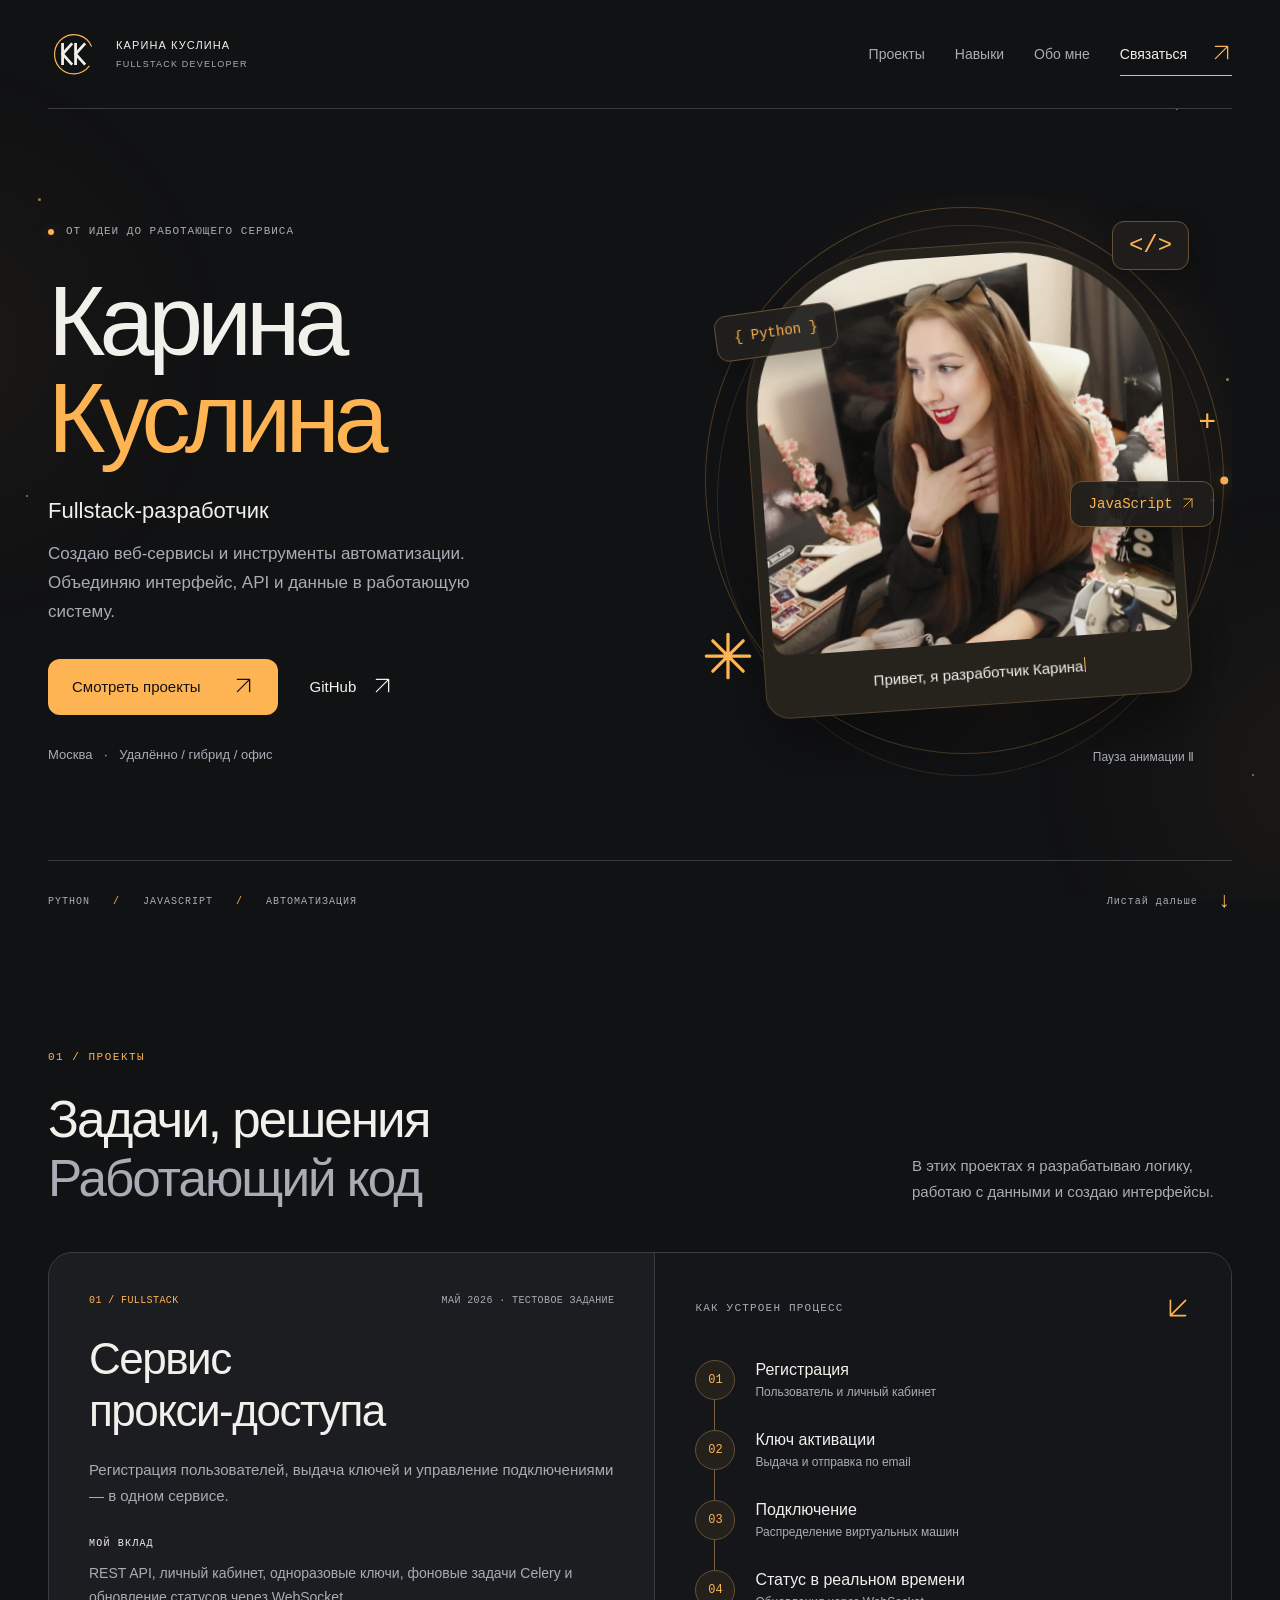
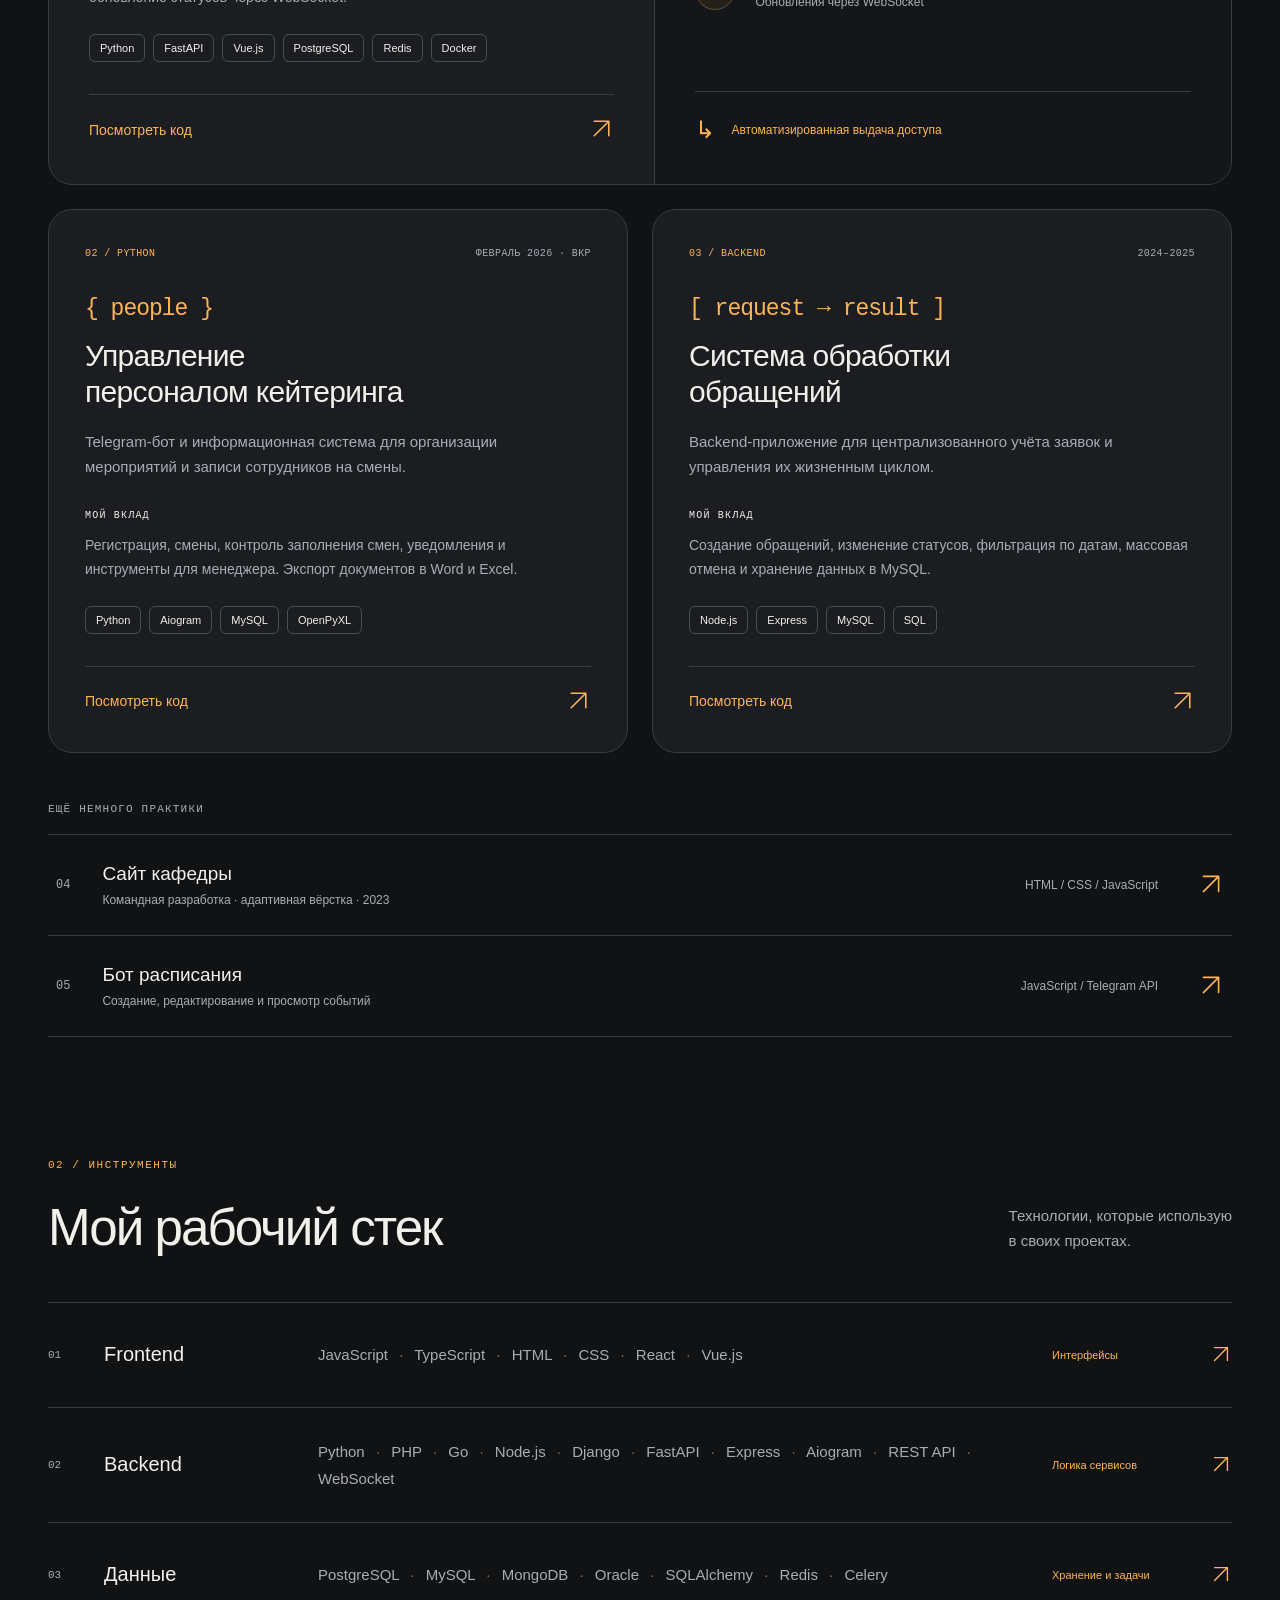
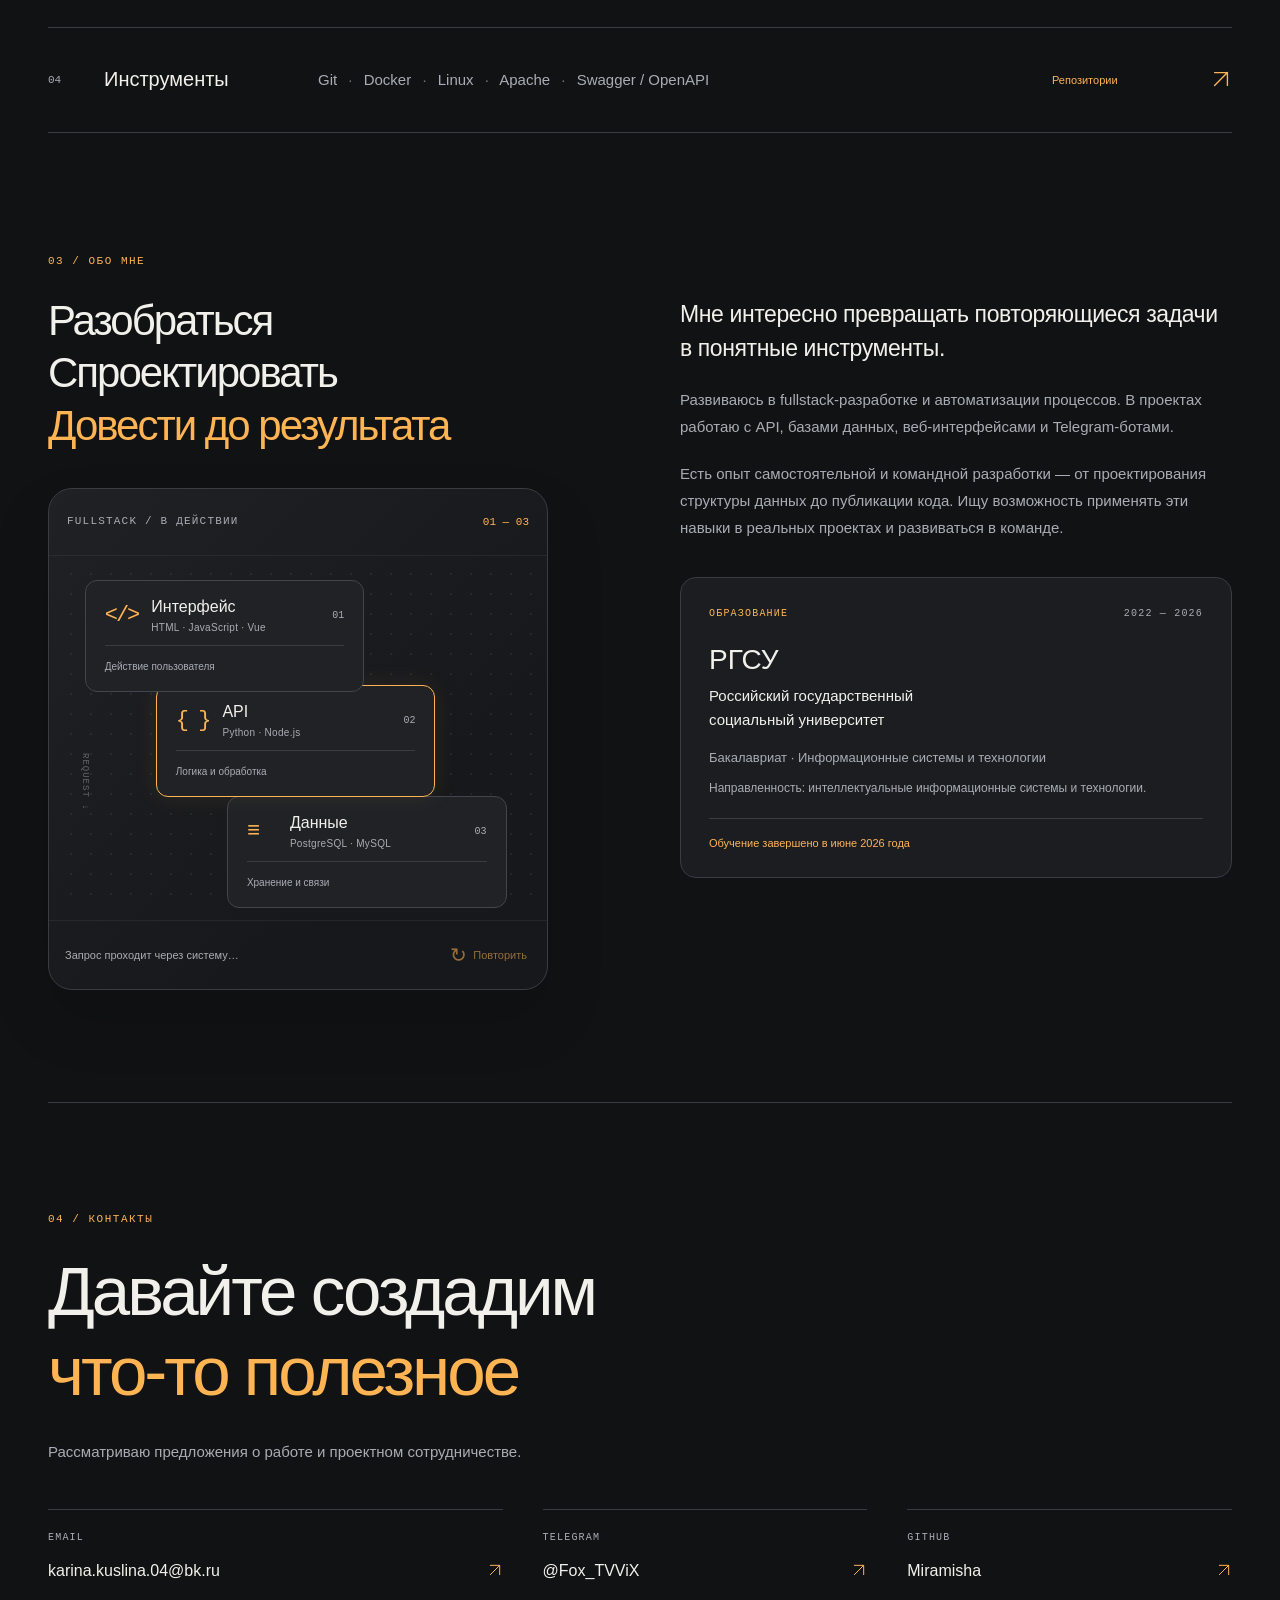
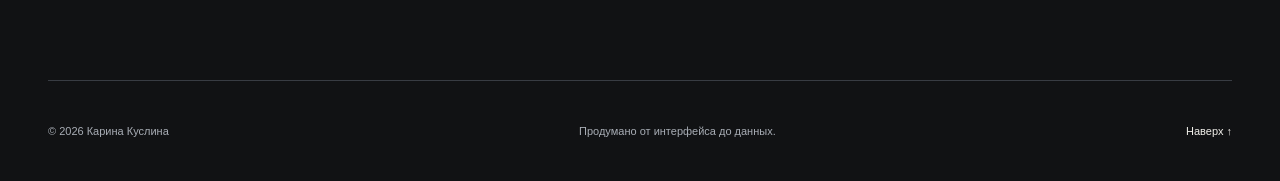
==== commit 3f2c5dad: "Use vector icons to prevent mobile emoji rendering" ====
--- a/src/index.html
+++ b/src/index.html
@@ -26,7 +26,7 @@
   <header class="site-header">
     <a class="wordmark" href="#" aria-label="Карина Куслина, в начало"><img class="monogram monogram-logo" src="assets/logos/kk-03.svg" width="52" height="48" alt=""><span class="wordmark-caption">КАРИНА КУСЛИНА<br><span>FULLSTACK DEVELOPER</span></span></a>
     <nav aria-label="Основная навигация">
-      <a href="#projects">Проекты</a><a href="#skills">Навыки</a><a href="#about">Обо мне</a><a href="#contact" class="nav-contact">Связаться <span aria-hidden="true">↗</span></a>
+      <a href="#projects">Проекты</a><a href="#skills">Навыки</a><a href="#about">Обо мне</a><a href="#contact" class="nav-contact">Связаться <span aria-hidden="true"><svg class="inline-icon" viewBox="0 0 24 24" aria-hidden="true" focusable="false"><path d="M5 19L19 5M5 5H19V19"/></svg></span></a>
     </nav>
   </header>
   <main id="main">
@@ -35,7 +35,7 @@
         <p class="eyebrow entrance"><span class="status-dot"></span> ОТ ИДЕИ ДО РАБОТАЮЩЕГО СЕРВИСА</p>
         <h1 id="hero-title" class="entrance">Карина<br><span>Куслина</span></h1>
         <div class="hero-description entrance"><p class="role">Fullstack-разработчик</p><p>Создаю веб-сервисы и инструменты автоматизации. Объединяю интерфейс, API и данные в работающую систему.</p></div>
-        <div class="hero-actions entrance"><a class="button button-primary" href="#projects">Смотреть проекты <span aria-hidden="true">↗</span></a><a class="text-link" href="https://github.com/Miramisha" target="_blank" rel="noopener noreferrer">GitHub <span aria-hidden="true">↗</span></a></div>
+        <div class="hero-actions entrance"><a class="button button-primary" href="#projects">Смотреть проекты <span aria-hidden="true"><svg class="inline-icon" viewBox="0 0 24 24" aria-hidden="true" focusable="false"><path d="M5 19L19 5M5 5H19V19"/></svg></span></a><a class="text-link" href="https://github.com/Miramisha" target="_blank" rel="noopener noreferrer">GitHub <span aria-hidden="true"><svg class="inline-icon" viewBox="0 0 24 24" aria-hidden="true" focusable="false"><path d="M5 19L19 5M5 5H19V19"/></svg></span></a></div>
         <p class="hero-location entrance">Москва <span>·</span> Удалённо / гибрид / офис</p>
       </div>
       <div class="portrait-scene entrance" data-portrait>
@@ -44,9 +44,9 @@
         <div class="portrait-orbit orbit-two" aria-hidden="true"></div>
         <figure class="portrait-frame"><div class="portrait-crop"><img src="assets/karina-portrait.png" alt="Карина Куслина" width="828" height="1792" fetchpriority="high"></div><figcaption>Привет, я разработчик Карина</figcaption></figure>
         <span class="floating-token token-python" aria-hidden="true">{ Python }</span>
-        <span class="floating-token token-js" aria-hidden="true">JavaScript ↗</span>
+        <span class="floating-token token-js" aria-hidden="true">JavaScript <svg class="inline-icon" viewBox="0 0 24 24" aria-hidden="true" focusable="false"><path d="M5 19L19 5M5 5H19V19"/></svg></span>
         <span class="floating-token token-code" aria-hidden="true">&lt;/&gt;</span>
-        <span class="portrait-spark spark-one" aria-hidden="true">✳</span>
+        <span class="portrait-spark spark-one" aria-hidden="true"><svg class="inline-icon" viewBox="0 0 24 24" aria-hidden="true" focusable="false"><path d="M12 2V22M2 12H22M5 5L19 19M5 19L19 5"/></svg></span>
         <span class="portrait-spark spark-two" aria-hidden="true">+</span>
         <button class="motion-toggle" type="button" aria-pressed="false" data-motion-toggle>Пауза анимации <span aria-hidden="true">Ⅱ</span></button>
       </div>
@@ -56,21 +56,21 @@
     <section class="section projects" id="projects" aria-labelledby="projects-title">
       <div class="section-heading reveal"><div><p class="eyebrow section-number">01 / ПРОЕКТЫ</p><h2 id="projects-title">Задачи, решения<br><span class="muted">Работающий код</span></h2></div><p class="section-intro">В этих проектах я разрабатываю логику, работаю с данными и создаю интерфейсы.</p></div>
       <article class="project project-featured reveal">
-        <div class="project-copy"><div class="project-meta"><span>01 / FULLSTACK</span><span>МАЙ 2026 · ТЕСТОВОЕ ЗАДАНИЕ</span></div><h3>Сервис<br>прокси-доступа</h3><p>Регистрация пользователей, выдача ключей и управление подключениями — в одном сервисе.</p><div class="contribution"><span class="micro-label">МОЙ ВКЛАД</span><p>REST API, личный кабинет, одноразовые ключи, фоновые задачи Celery и обновление статусов через WebSocket.</p></div><ul class="tags" aria-label="Технологии проекта"><li>Python</li><li>FastAPI</li><li>Vue.js</li><li>PostgreSQL</li><li>Redis</li><li>Docker</li></ul><a class="project-link" href="https://github.com/Miramisha/proxy-access-service" target="_blank" rel="noopener noreferrer">Посмотреть код <span aria-hidden="true">↗</span></a></div>
-        <div class="project-flow" aria-label="Схема возможностей сервиса прокси-доступа"><div class="flow-label"><span class="micro-label">КАК УСТРОЕН ПРОЦЕСС</span><span aria-hidden="true">↙</span></div><ol class="flow-steps"><li><span class="step-count">01</span><div><strong>Регистрация</strong><span>Пользователь и личный кабинет</span></div></li><li><span class="step-count">02</span><div><strong>Ключ активации</strong><span>Выдача и отправка по email</span></div></li><li><span class="step-count">03</span><div><strong>Подключение</strong><span>Распределение виртуальных машин</span></div></li><li><span class="step-count">04</span><div><strong>Статус в реальном времени</strong><span>Обновления через WebSocket</span></div></li></ol><div class="flow-result"><span aria-hidden="true">↳</span> Автоматизированная выдача доступа</div></div>
+        <div class="project-copy"><div class="project-meta"><span>01 / FULLSTACK</span><span>МАЙ 2026 · ТЕСТОВОЕ ЗАДАНИЕ</span></div><h3>Сервис<br>прокси-доступа</h3><p>Регистрация пользователей, выдача ключей и управление подключениями — в одном сервисе.</p><div class="contribution"><span class="micro-label">МОЙ ВКЛАД</span><p>REST API, личный кабинет, одноразовые ключи, фоновые задачи Celery и обновление статусов через WebSocket.</p></div><ul class="tags" aria-label="Технологии проекта"><li>Python</li><li>FastAPI</li><li>Vue.js</li><li>PostgreSQL</li><li>Redis</li><li>Docker</li></ul><a class="project-link" href="https://github.com/Miramisha/proxy-access-service" target="_blank" rel="noopener noreferrer">Посмотреть код <span aria-hidden="true"><svg class="inline-icon" viewBox="0 0 24 24" aria-hidden="true" focusable="false"><path d="M5 19L19 5M5 5H19V19"/></svg></span></a></div>
+        <div class="project-flow" aria-label="Схема возможностей сервиса прокси-доступа"><div class="flow-label"><span class="micro-label">КАК УСТРОЕН ПРОЦЕСС</span><span aria-hidden="true"><svg class="inline-icon" viewBox="0 0 24 24" aria-hidden="true" focusable="false"><path d="M19 5L5 19M5 5V19H19"/></svg></span></div><ol class="flow-steps"><li><span class="step-count">01</span><div><strong>Регистрация</strong><span>Пользователь и личный кабинет</span></div></li><li><span class="step-count">02</span><div><strong>Ключ активации</strong><span>Выдача и отправка по email</span></div></li><li><span class="step-count">03</span><div><strong>Подключение</strong><span>Распределение виртуальных машин</span></div></li><li><span class="step-count">04</span><div><strong>Статус в реальном времени</strong><span>Обновления через WebSocket</span></div></li></ol><div class="flow-result"><span aria-hidden="true">↳</span> Автоматизированная выдача доступа</div></div>
       </article>
       <div class="project-grid">
-        <article class="project reveal"><div class="project-meta"><span>02 / PYTHON</span><span>ФЕВРАЛЬ 2026 · ВКР</span></div><div class="project-mark" aria-hidden="true">{ people }</div><h3>Управление<br>персоналом кейтеринга</h3><p>Telegram-бот и информационная система для организации мероприятий и записи сотрудников на смены.</p><div class="contribution"><span class="micro-label">МОЙ ВКЛАД</span><p>Регистрация, смены, контроль заполнения смен, уведомления и инструменты для менеджера. Экспорт документов в Word и Excel.</p></div><ul class="tags" aria-label="Технологии проекта"><li>Python</li><li>Aiogram</li><li>MySQL</li><li>OpenPyXL</li></ul><a class="project-link" href="https://github.com/Miramisha/telegram-bot-catering-management" target="_blank" rel="noopener noreferrer">Посмотреть код <span aria-hidden="true">↗</span></a></article>
-        <article class="project reveal"><div class="project-meta"><span>03 / BACKEND</span><span>2024–2025</span></div><div class="project-mark" aria-hidden="true">[ request → result ]</div><h3>Система обработки<br>обращений</h3><p>Backend-приложение для централизованного учёта заявок и управления их жизненным циклом.</p><div class="contribution"><span class="micro-label">МОЙ ВКЛАД</span><p>Создание обращений, изменение статусов, фильтрация по датам, массовая отмена и хранение данных в MySQL.</p></div><ul class="tags" aria-label="Технологии проекта"><li>Node.js</li><li>Express</li><li>MySQL</li><li>SQL</li></ul><a class="project-link" href="https://github.com/Miramisha/appeals-system" target="_blank" rel="noopener noreferrer">Посмотреть код <span aria-hidden="true">↗</span></a></article>
+        <article class="project reveal"><div class="project-meta"><span>02 / PYTHON</span><span>ФЕВРАЛЬ 2026 · ВКР</span></div><div class="project-mark" aria-hidden="true">{ people }</div><h3>Управление<br>персоналом кейтеринга</h3><p>Telegram-бот и информационная система для организации мероприятий и записи сотрудников на смены.</p><div class="contribution"><span class="micro-label">МОЙ ВКЛАД</span><p>Регистрация, смены, контроль заполнения смен, уведомления и инструменты для менеджера. Экспорт документов в Word и Excel.</p></div><ul class="tags" aria-label="Технологии проекта"><li>Python</li><li>Aiogram</li><li>MySQL</li><li>OpenPyXL</li></ul><a class="project-link" href="https://github.com/Miramisha/telegram-bot-catering-management" target="_blank" rel="noopener noreferrer">Посмотреть код <span aria-hidden="true"><svg class="inline-icon" viewBox="0 0 24 24" aria-hidden="true" focusable="false"><path d="M5 19L19 5M5 5H19V19"/></svg></span></a></article>
+        <article class="project reveal"><div class="project-meta"><span>03 / BACKEND</span><span>2024–2025</span></div><div class="project-mark" aria-hidden="true">[ request → result ]</div><h3>Система обработки<br>обращений</h3><p>Backend-приложение для централизованного учёта заявок и управления их жизненным циклом.</p><div class="contribution"><span class="micro-label">МОЙ ВКЛАД</span><p>Создание обращений, изменение статусов, фильтрация по датам, массовая отмена и хранение данных в MySQL.</p></div><ul class="tags" aria-label="Технологии проекта"><li>Node.js</li><li>Express</li><li>MySQL</li><li>SQL</li></ul><a class="project-link" href="https://github.com/Miramisha/appeals-system" target="_blank" rel="noopener noreferrer">Посмотреть код <span aria-hidden="true"><svg class="inline-icon" viewBox="0 0 24 24" aria-hidden="true" focusable="false"><path d="M5 19L19 5M5 5H19V19"/></svg></span></a></article>
       </div>
-      <div class="more-projects reveal"><p class="micro-label">ЕЩЁ НЕМНОГО ПРАКТИКИ</p><a href="https://github.com/Miramisha/TProgramming_2023" target="_blank" rel="noopener noreferrer"><span class="more-number">04</span><span class="more-title">Сайт кафедры<small>Командная разработка · адаптивная вёрстка · 2023</small></span><span class="more-stack">HTML / CSS / JavaScript</span><span class="link-arrow" aria-hidden="true">↗</span></a><a href="https://github.com/Miramisha/telegram-schedule-bot" target="_blank" rel="noopener noreferrer"><span class="more-number">05</span><span class="more-title">Бот расписания<small>Создание, редактирование и просмотр событий</small></span><span class="more-stack">JavaScript / Telegram API</span><span class="link-arrow" aria-hidden="true">↗</span></a></div>
+      <div class="more-projects reveal"><p class="micro-label">ЕЩЁ НЕМНОГО ПРАКТИКИ</p><a href="https://github.com/Miramisha/TProgramming_2023" target="_blank" rel="noopener noreferrer"><span class="more-number">04</span><span class="more-title">Сайт кафедры<small>Командная разработка · адаптивная вёрстка · 2023</small></span><span class="more-stack">HTML / CSS / JavaScript</span><span class="link-arrow" aria-hidden="true"><svg class="inline-icon" viewBox="0 0 24 24" aria-hidden="true" focusable="false"><path d="M5 19L19 5M5 5H19V19"/></svg></span></a><a href="https://github.com/Miramisha/telegram-schedule-bot" target="_blank" rel="noopener noreferrer"><span class="more-number">05</span><span class="more-title">Бот расписания<small>Создание, редактирование и просмотр событий</small></span><span class="more-stack">JavaScript / Telegram API</span><span class="link-arrow" aria-hidden="true"><svg class="inline-icon" viewBox="0 0 24 24" aria-hidden="true" focusable="false"><path d="M5 19L19 5M5 5H19V19"/></svg></span></a></div>
     </section>
 
     <section class="section skills" id="skills" aria-labelledby="skills-title"><div class="section-heading reveal"><div><p class="eyebrow section-number">02 / ИНСТРУМЕНТЫ</p><h2 id="skills-title">Мой рабочий стек</h2></div><p class="section-intro">Технологии, которые использую<br>в своих проектах.</p></div><div class="skill-table">
-      <div class="skill-row reveal"><span class="skill-index">01</span><h3>Frontend</h3><p>JavaScript <span>·</span> TypeScript <span>·</span> HTML <span>·</span> CSS <span>·</span> React <span>·</span> Vue.js</p><a href="#projects" aria-label="Посмотреть проекты с frontend">Интерфейсы <span aria-hidden="true">↗</span></a></div>
-      <div class="skill-row reveal"><span class="skill-index">02</span><h3>Backend</h3><p>Python <span>·</span> PHP <span>·</span> Go <span>·</span> Node.js <span>·</span> Django <span>·</span> FastAPI <span>·</span> Express <span>·</span> Aiogram <span>·</span> REST API <span>·</span> WebSocket</p><a href="#projects" aria-label="Посмотреть backend-проекты">Логика сервисов <span aria-hidden="true">↗</span></a></div>
-      <div class="skill-row reveal"><span class="skill-index">03</span><h3>Данные</h3><p>PostgreSQL <span>·</span> MySQL <span>·</span> MongoDB <span>·</span> Oracle <span>·</span> SQLAlchemy <span>·</span> Redis <span>·</span> Celery</p><a href="#projects" aria-label="Посмотреть проекты с базами данных">Хранение и задачи <span aria-hidden="true">↗</span></a></div>
-      <div class="skill-row reveal"><span class="skill-index">04</span><h3>Инструменты</h3><p>Git <span>·</span> Docker <span>·</span> Linux <span>·</span> Apache <span>·</span> Swagger / OpenAPI</p><a href="https://github.com/Miramisha" target="_blank" rel="noopener noreferrer">Репозитории <span aria-hidden="true">↗</span></a></div>
+      <div class="skill-row reveal"><span class="skill-index">01</span><h3>Frontend</h3><p>JavaScript <span>·</span> TypeScript <span>·</span> HTML <span>·</span> CSS <span>·</span> React <span>·</span> Vue.js</p><a href="#projects" aria-label="Посмотреть проекты с frontend">Интерфейсы <span aria-hidden="true"><svg class="inline-icon" viewBox="0 0 24 24" aria-hidden="true" focusable="false"><path d="M5 19L19 5M5 5H19V19"/></svg></span></a></div>
+      <div class="skill-row reveal"><span class="skill-index">02</span><h3>Backend</h3><p>Python <span>·</span> PHP <span>·</span> Go <span>·</span> Node.js <span>·</span> Django <span>·</span> FastAPI <span>·</span> Express <span>·</span> Aiogram <span>·</span> REST API <span>·</span> WebSocket</p><a href="#projects" aria-label="Посмотреть backend-проекты">Логика сервисов <span aria-hidden="true"><svg class="inline-icon" viewBox="0 0 24 24" aria-hidden="true" focusable="false"><path d="M5 19L19 5M5 5H19V19"/></svg></span></a></div>
+      <div class="skill-row reveal"><span class="skill-index">03</span><h3>Данные</h3><p>PostgreSQL <span>·</span> MySQL <span>·</span> MongoDB <span>·</span> Oracle <span>·</span> SQLAlchemy <span>·</span> Redis <span>·</span> Celery</p><a href="#projects" aria-label="Посмотреть проекты с базами данных">Хранение и задачи <span aria-hidden="true"><svg class="inline-icon" viewBox="0 0 24 24" aria-hidden="true" focusable="false"><path d="M5 19L19 5M5 5H19V19"/></svg></span></a></div>
+      <div class="skill-row reveal"><span class="skill-index">04</span><h3>Инструменты</h3><p>Git <span>·</span> Docker <span>·</span> Linux <span>·</span> Apache <span>·</span> Swagger / OpenAPI</p><a href="https://github.com/Miramisha" target="_blank" rel="noopener noreferrer">Репозитории <span aria-hidden="true"><svg class="inline-icon" viewBox="0 0 24 24" aria-hidden="true" focusable="false"><path d="M5 19L19 5M5 5H19V19"/></svg></span></a></div>
     </div></section>
 
     <section class="section about" id="about" aria-labelledby="about-title"><div class="about-title reveal"><p class="eyebrow section-number">03 / ОБО МНЕ</p><h2 id="about-title">Разобраться<br>Спроектировать<br><span class="accent">Довести до результата</span></h2>      <div class="system-card entrance" aria-label="Анимированная схема: интерфейс передаёт запрос в API, API обращается к данным и возвращает ответ">
@@ -85,7 +85,7 @@
         <div class="system-footer"><span class="system-message" role="status" aria-live="polite">Одна система. Три уровня.</span><button type="button" class="replay" data-replay aria-label="Повторить анимацию запроса"><span aria-hidden="true">↻</span> Повторить</button></div>
       </div></div><div class="about-copy reveal"><p class="about-lead">Мне интересно превращать повторяющиеся задачи в понятные инструменты.</p><p>Развиваюсь в fullstack-разработке и автоматизации процессов. В проектах работаю с API, базами данных, веб-интерфейсами и Telegram-ботами.</p><p>Есть опыт самостоятельной и командной разработки — от проектирования структуры данных до публикации кода. Ищу возможность применять эти навыки в реальных проектах и развиваться в команде.</p><div class="education"><p class="micro-label">ОБРАЗОВАНИЕ <span>2022 — 2026</span></p><h3>РГСУ</h3><p>Российский государственный<br>социальный университет</p><p class="education-program">Бакалавриат · Информационные системы и технологии</p><p class="education-detail">Направленность: интеллектуальные информационные системы и технологии.</p><span class="graduated">Обучение завершено в июне 2026 года</span></div></div></section>
 
-    <section class="section contact reveal" id="contact" aria-labelledby="contact-title"><p class="eyebrow section-number">04 / КОНТАКТЫ</p><div class="contact-heading"><h2 id="contact-title">Давайте создадим<br><span class="accent">что-то полезное</span></h2></div><p class="contact-description">Рассматриваю предложения о работе и проектном сотрудничестве.</p><div class="contact-links"><a href="mailto:karina.kuslina.04@bk.ru"><span class="micro-label">EMAIL</span><span>karina.kuslina.04@bk.ru <span aria-hidden="true">↗</span></span></a><a href="https://t.me/Fox_TVViX" target="_blank" rel="noopener noreferrer"><span class="micro-label">TELEGRAM</span><span>@Fox_TVViX <span aria-hidden="true">↗</span></span></a><a href="https://github.com/Miramisha" target="_blank" rel="noopener noreferrer"><span class="micro-label">GITHUB</span><span>Miramisha <span aria-hidden="true">↗</span></span></a></div></section>
+    <section class="section contact reveal" id="contact" aria-labelledby="contact-title"><p class="eyebrow section-number">04 / КОНТАКТЫ</p><div class="contact-heading"><h2 id="contact-title">Давайте создадим<br><span class="accent">что-то полезное</span></h2></div><p class="contact-description">Рассматриваю предложения о работе и проектном сотрудничестве.</p><div class="contact-links"><a href="mailto:karina.kuslina.04@bk.ru"><span class="micro-label">EMAIL</span><span>karina.kuslina.04@bk.ru <span aria-hidden="true"><svg class="inline-icon" viewBox="0 0 24 24" aria-hidden="true" focusable="false"><path d="M5 19L19 5M5 5H19V19"/></svg></span></span></a><a href="https://t.me/Fox_TVViX" target="_blank" rel="noopener noreferrer"><span class="micro-label">TELEGRAM</span><span>@Fox_TVViX <span aria-hidden="true"><svg class="inline-icon" viewBox="0 0 24 24" aria-hidden="true" focusable="false"><path d="M5 19L19 5M5 5H19V19"/></svg></span></span></a><a href="https://github.com/Miramisha" target="_blank" rel="noopener noreferrer"><span class="micro-label">GITHUB</span><span>Miramisha <span aria-hidden="true"><svg class="inline-icon" viewBox="0 0 24 24" aria-hidden="true" focusable="false"><path d="M5 19L19 5M5 5H19V19"/></svg></span></span></a></div></section>
   </main>
   <footer class="site-footer"><span>© 2026 Карина Куслина</span><span>Продумано от интерфейса до данных.</span><a href="#">Наверх ↑</a></footer>
 </body>
--- a/src/styles.css
+++ b/src/styles.css
@@ -1987,3 +1987,16 @@
   animation:caption-blink .6s steps(1) infinite;
 }
 @keyframes caption-blink { 50% { opacity:0; } }
+
+/* Vector icons render consistently without platform emoji substitution. */
+.inline-icon {
+  display:inline-block;
+  width:1em;
+  height:1em;
+  vertical-align:-0.12em;
+  fill:none;
+  stroke:currentColor;
+  stroke-width:1.5;
+  stroke-linecap:round;
+  stroke-linejoin:round;
+}
